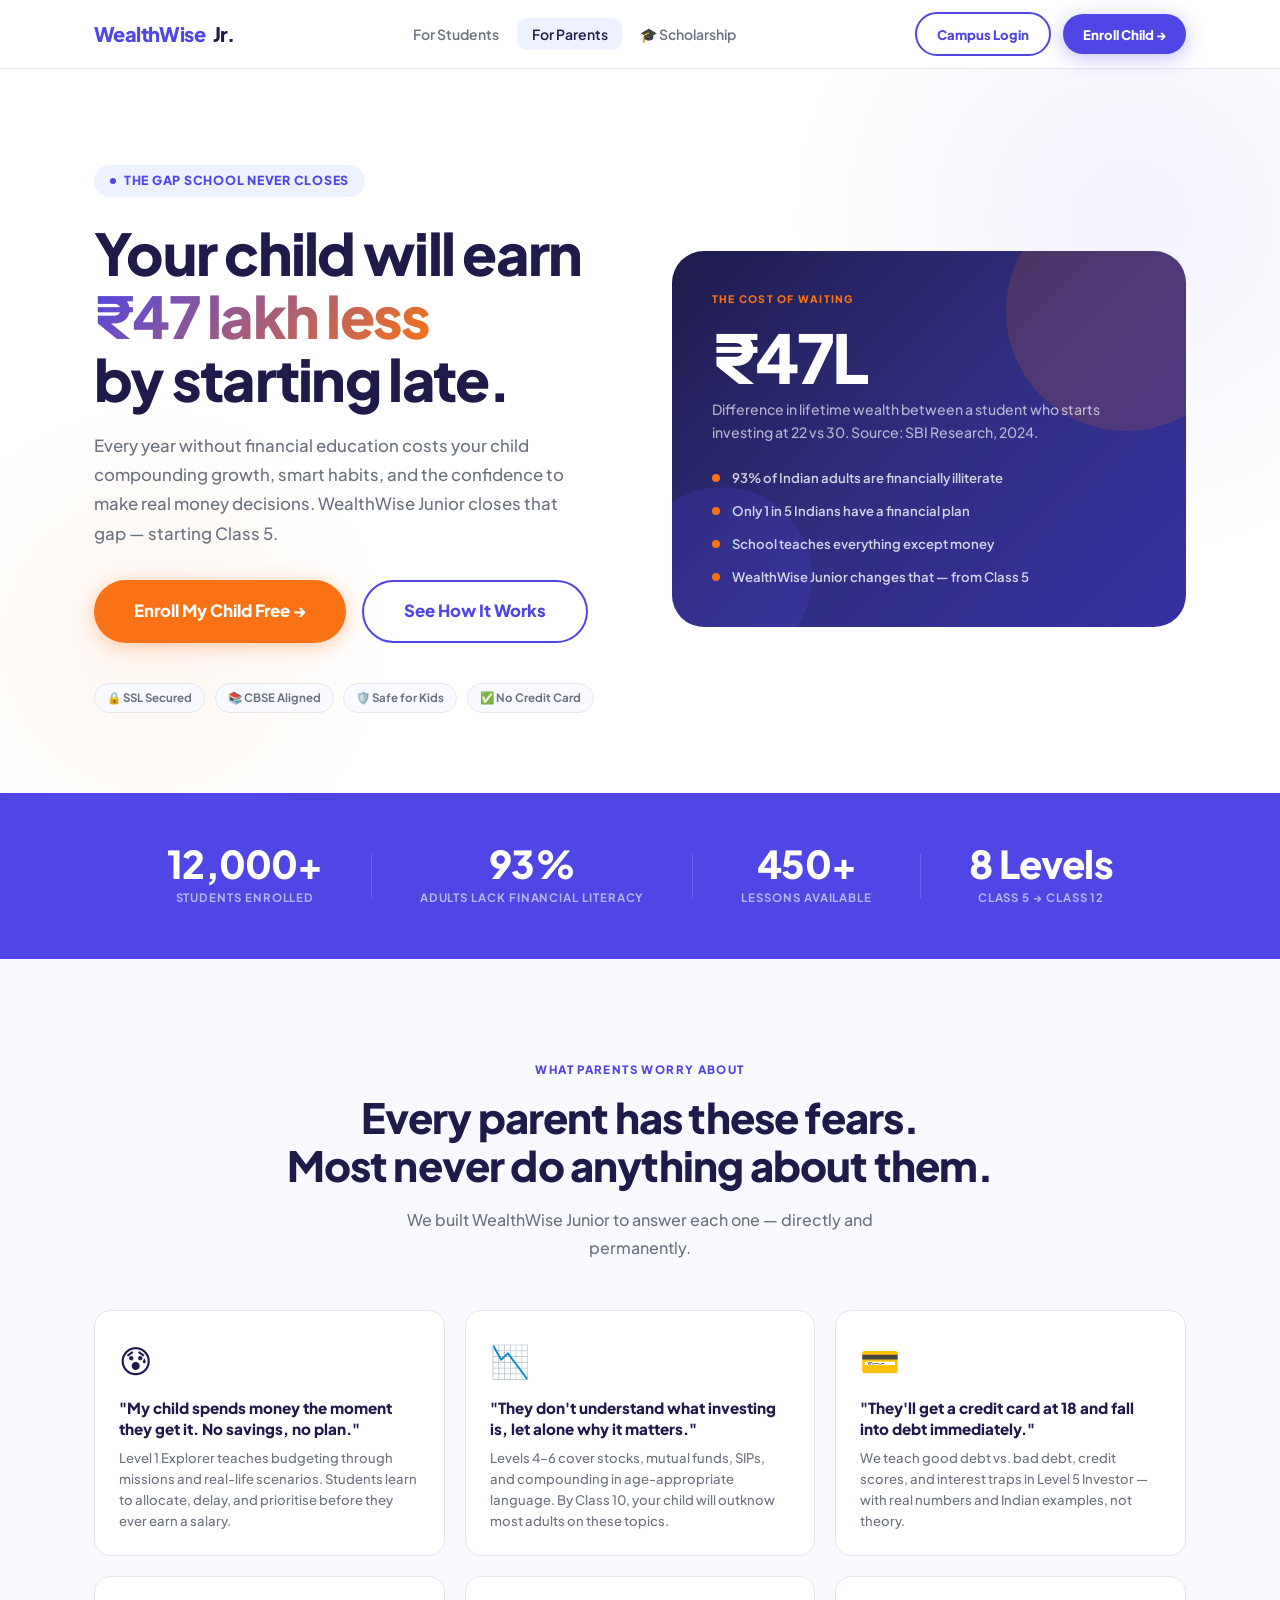
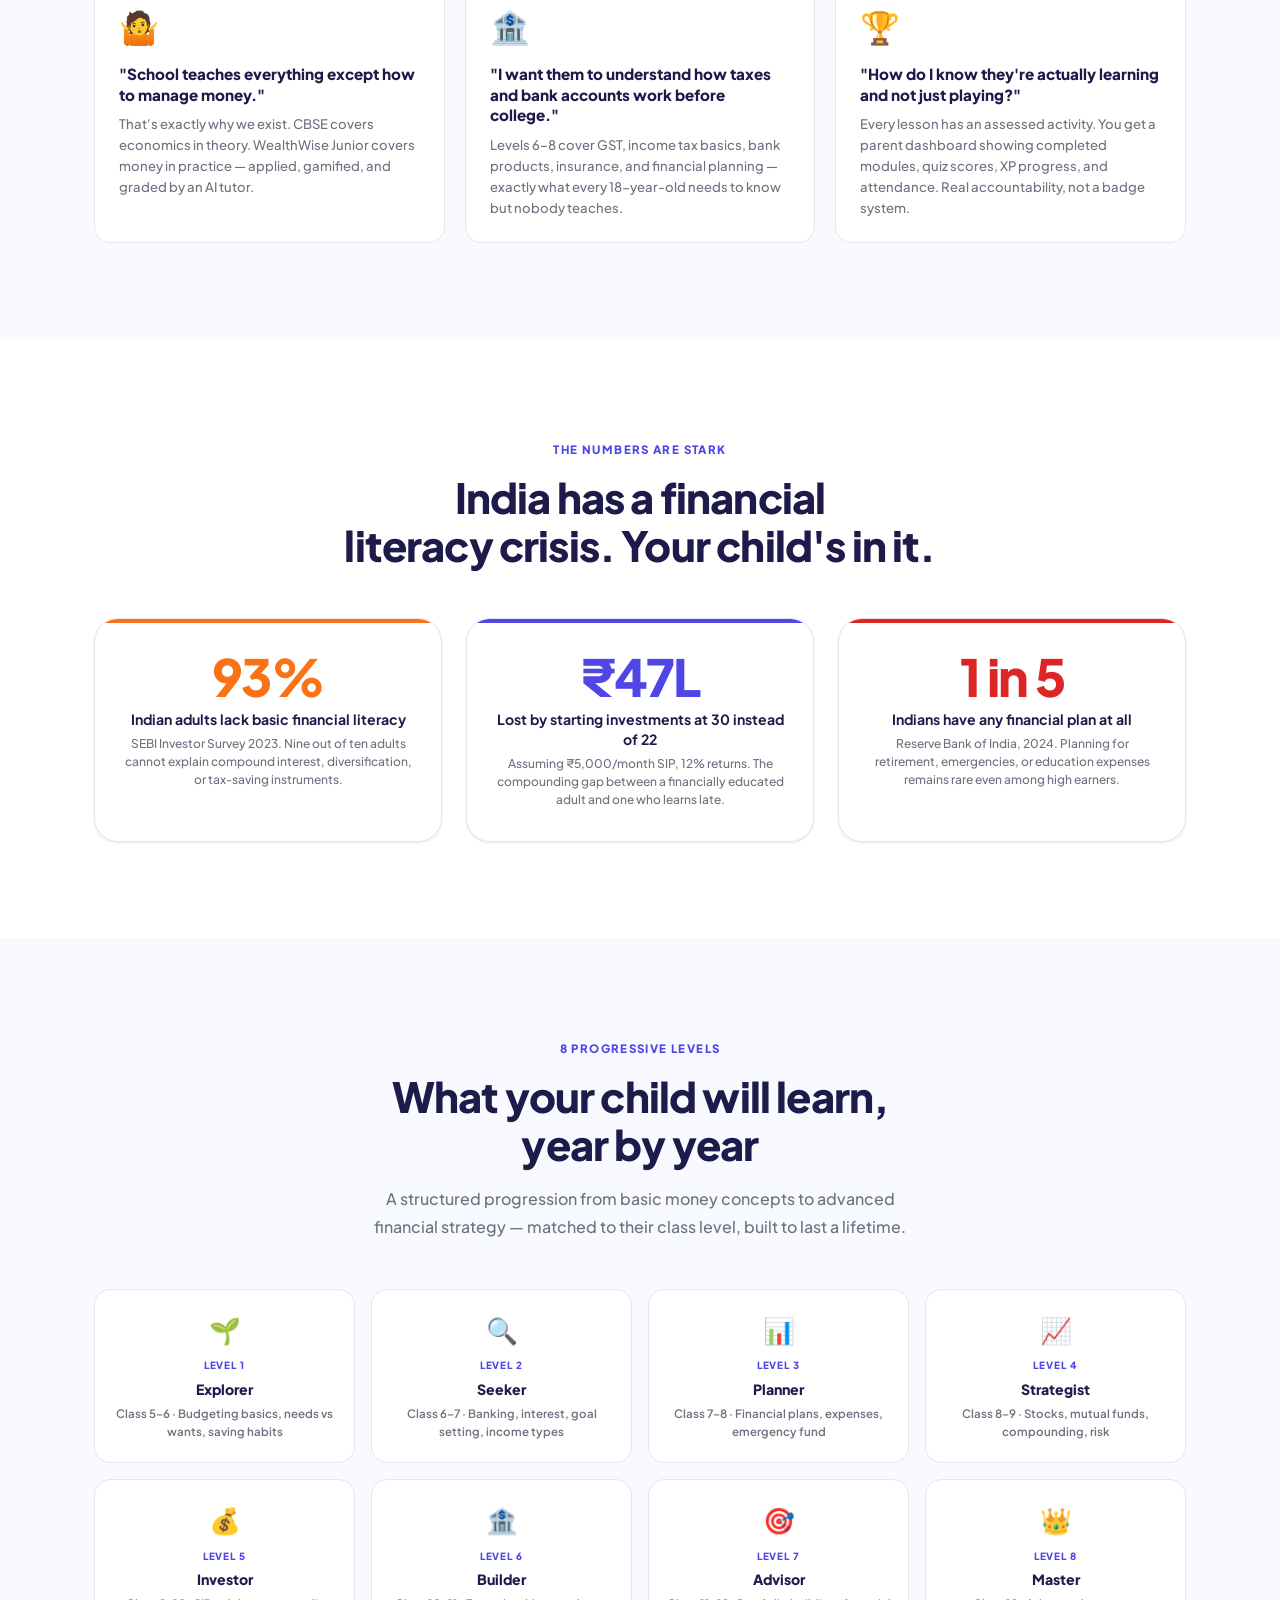
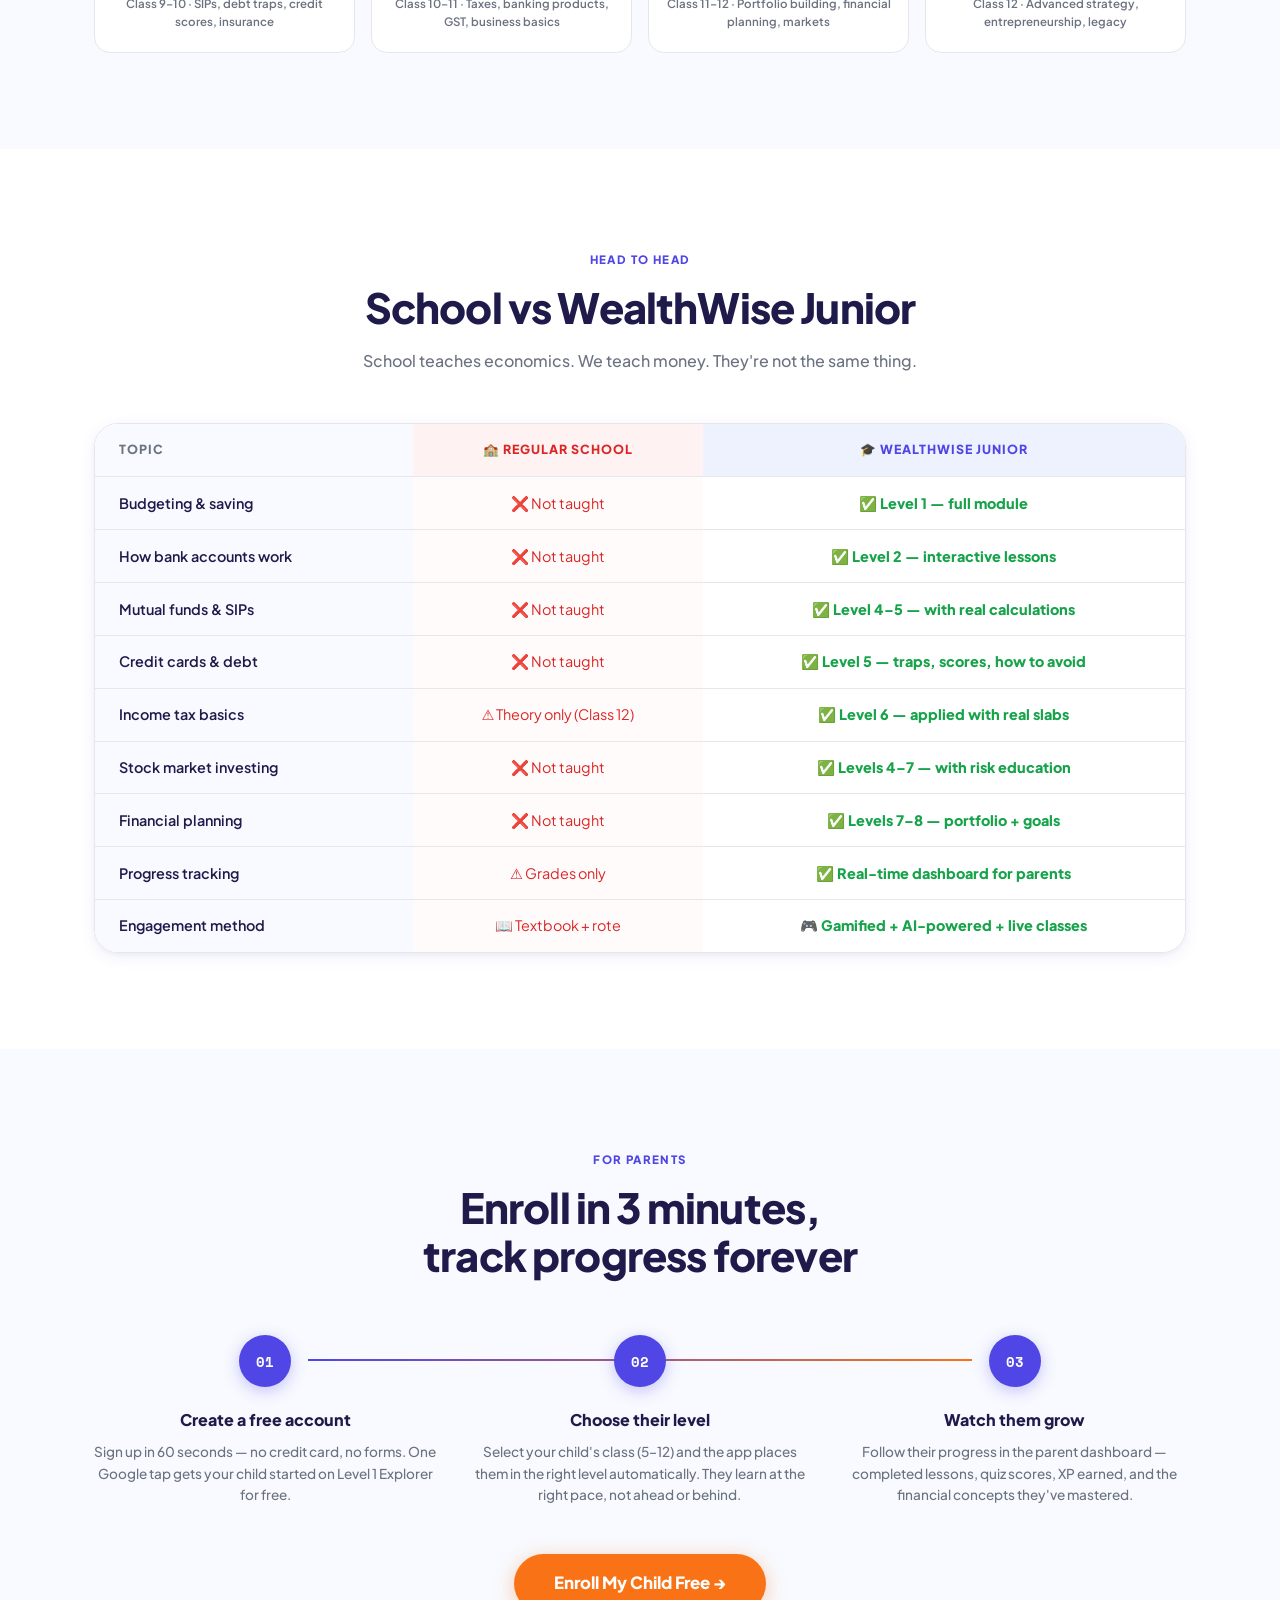
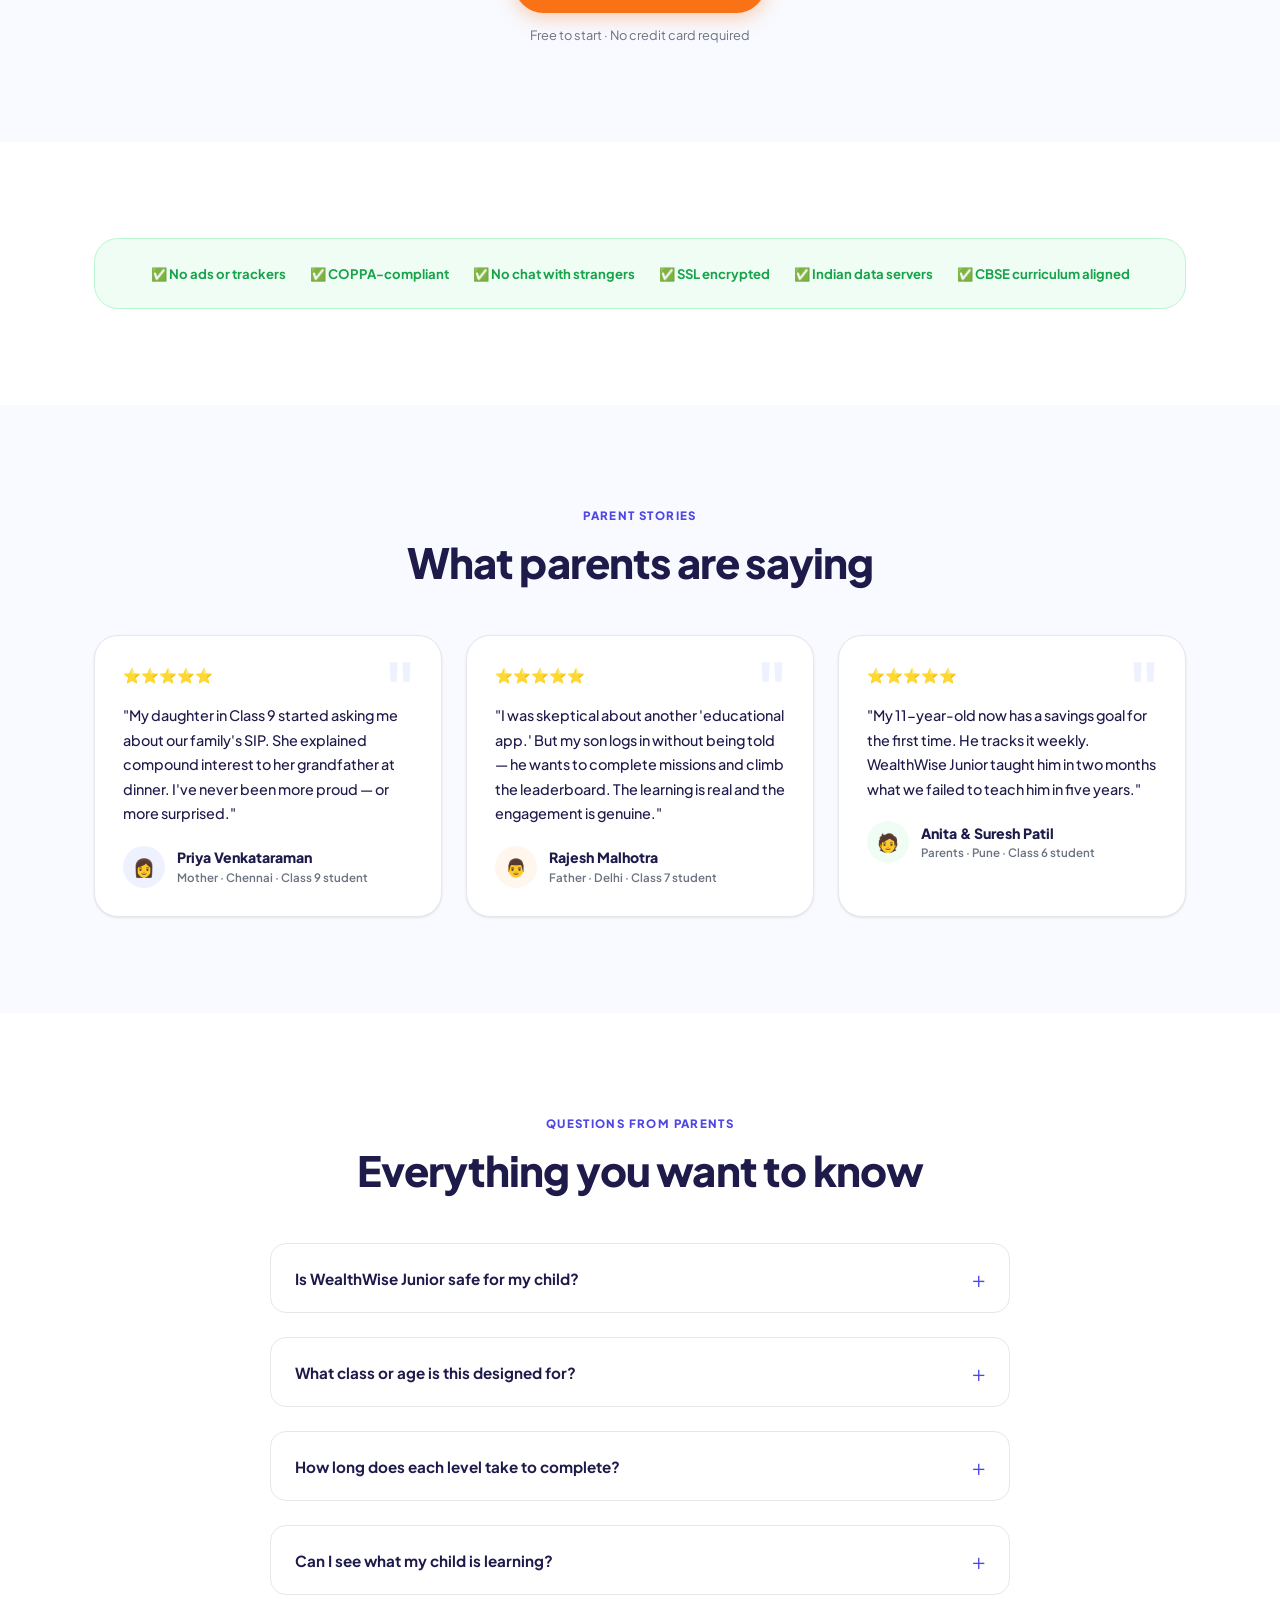
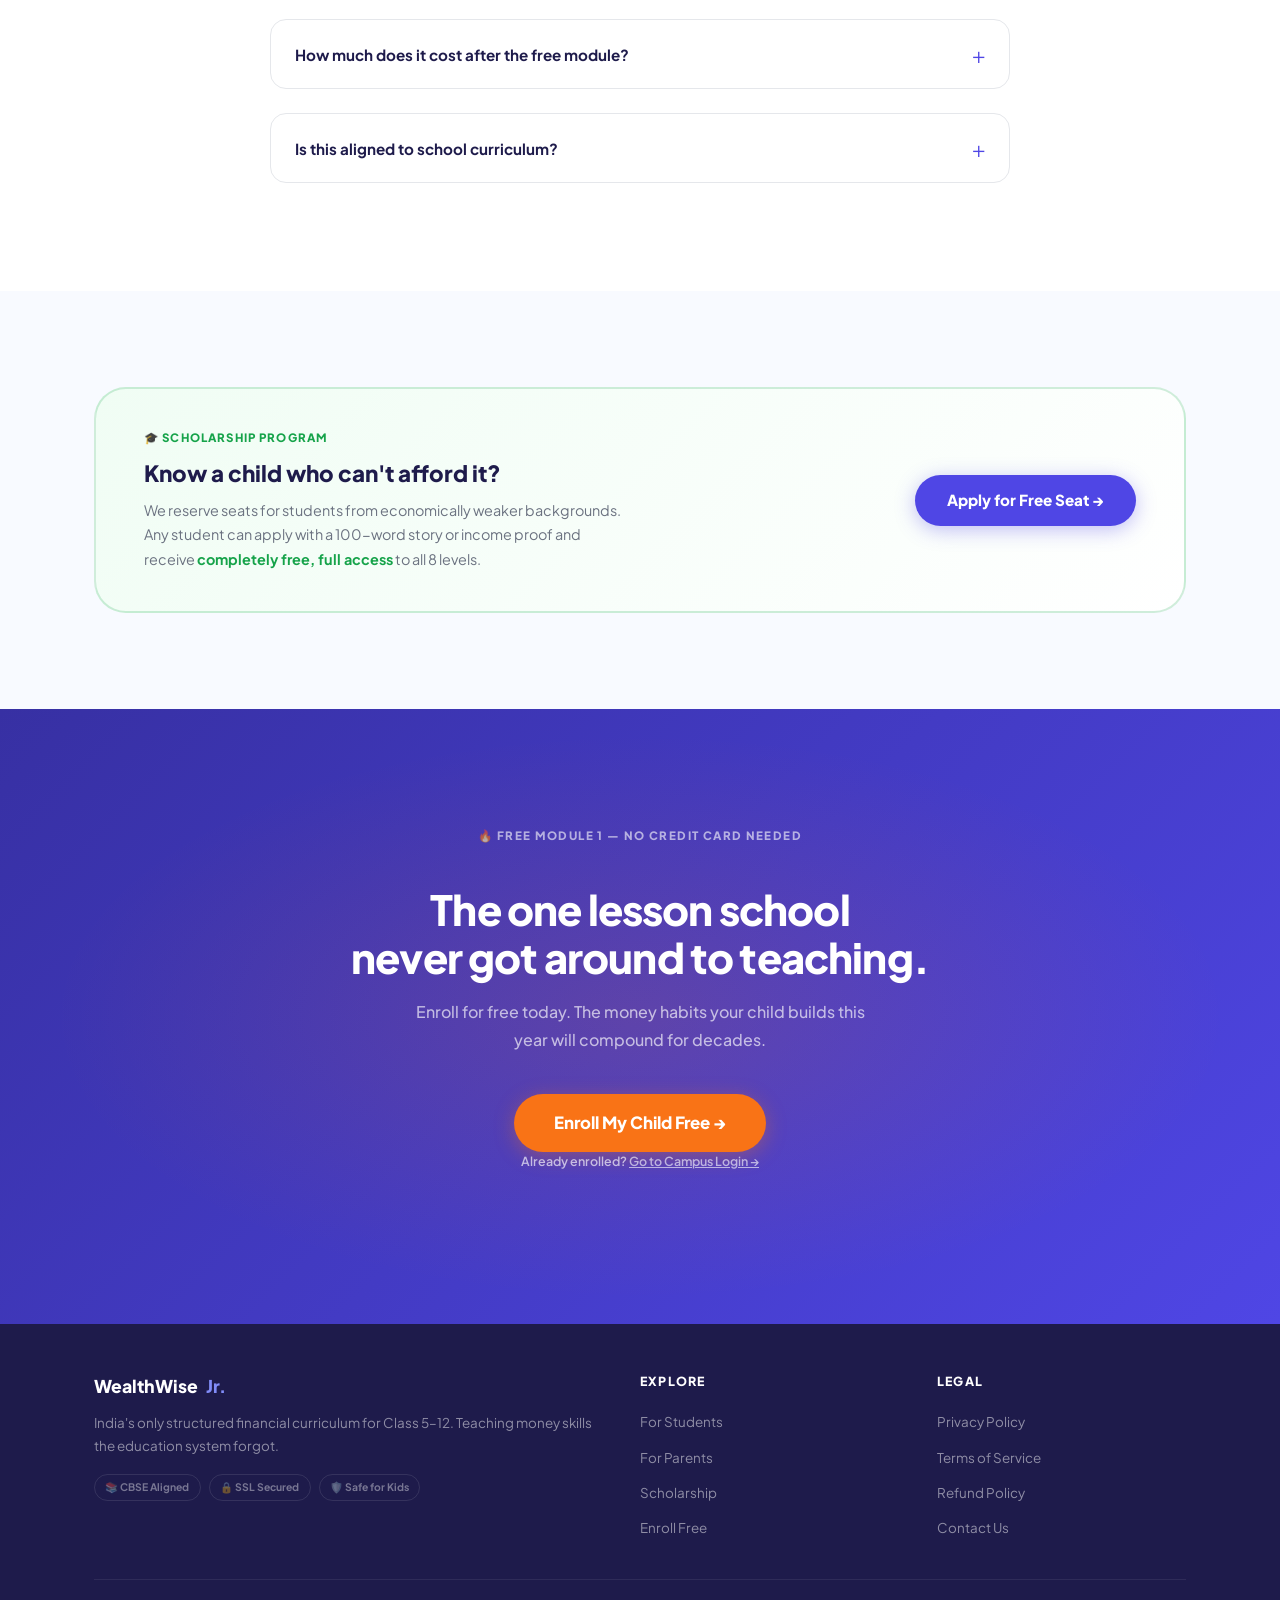
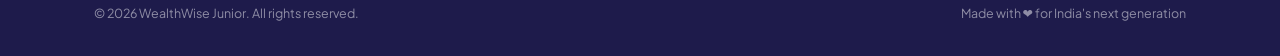
==== parents.html @ cf08bb39 "feat: initial static marketing site — index, students, parents pages Three-page GitHub Pages site: g" ====
<!DOCTYPE html>
<html lang="en">
<head>
  <meta charset="UTF-8" />
  <meta name="viewport" content="width=device-width, initial-scale=1.0" />
  <title>For Parents — WealthWise Junior | Secure Your Child's Financial Future</title>
  <meta name="description" content="93% of Indian adults lack basic financial literacy. Give your child the advantage they won't get in school — structured financial education from Class 5 to Class 12." />
  <link rel="stylesheet" href="style.css" />
  <style>
    .nav-links.nav-open {
      display: flex; flex-direction: column;
      position: fixed; top: 68px; left: 0; right: 0;
      background: #fff; padding: 1.5rem;
      border-bottom: 1px solid #E5E7EB;
      box-shadow: 0 8px 24px rgba(0,0,0,.08);
      z-index: 99;
    }
    .nav-links.nav-open a { padding: .75rem 1rem; border-radius: .6rem; }

    /* ── FEAR CARDS ── */
    .fears-grid {
      display: grid;
      grid-template-columns: repeat(3, 1fr);
      gap: 1.25rem;
    }
    .fear-card {
      background: var(--bg);
      border: 1.5px solid var(--border);
      border-radius: var(--radius);
      padding: 1.5rem;
      transition: border-color .2s, box-shadow .2s;
    }
    .fear-card:hover { border-color: var(--orange); box-shadow: var(--shadow); }
    .fear-icon { font-size: 2rem; margin-bottom: .75rem; }
    .fear-q { font-size: .95rem; font-weight: 800; color: var(--text); margin-bottom: .5rem; line-height: 1.35; }
    .fear-a { font-size: .82rem; color: var(--muted); font-weight: 500; line-height: 1.6; }

    /* ── SHOCK STATS ── */
    .shock-grid {
      display: grid;
      grid-template-columns: repeat(3, 1fr);
      gap: 1.5rem;
    }
    .shock-card {
      text-align: center;
      padding: 2rem 1.5rem;
      border-radius: var(--radius-lg);
      background: var(--bg);
      border: 1.5px solid var(--border);
      box-shadow: var(--shadow-sm);
      position: relative;
      overflow: hidden;
    }
    .shock-card::before {
      content: '';
      position: absolute;
      top: 0; left: 0; right: 0;
      height: 4px;
    }
    .shock-card.orange::before { background: var(--orange); }
    .shock-card.indigo::before { background: var(--indigo); }
    .shock-card.red::before { background: var(--red); }
    .shock-num {
      font-size: clamp(2.4rem, 5vw, 3.2rem);
      font-weight: 900;
      letter-spacing: -.03em;
      line-height: 1;
      margin-bottom: .5rem;
    }
    .shock-num.orange { color: var(--orange); }
    .shock-num.indigo { color: var(--indigo); }
    .shock-num.red { color: var(--red); }
    .shock-label { font-size: .88rem; font-weight: 700; color: var(--text); margin-bottom: .35rem; }
    .shock-sub { font-size: .75rem; color: var(--muted); font-weight: 500; line-height: 1.5; }

    /* ── COMPARISON TABLE ── */
    .compare-wrap {
      overflow-x: auto;
      border-radius: var(--radius-lg);
      box-shadow: var(--shadow);
      border: 1px solid var(--border);
    }
    .compare-table {
      width: 100%;
      border-collapse: collapse;
      background: var(--bg);
      font-size: .9rem;
    }
    .compare-table th {
      padding: 1rem 1.5rem;
      font-weight: 900;
      font-size: .78rem;
      text-transform: uppercase;
      letter-spacing: .08em;
    }
    .compare-table th:first-child { text-align: left; color: var(--muted); background: var(--bg-soft); }
    .compare-table th.school { background: #FEF2F2; color: var(--red); }
    .compare-table th.wwj { background: var(--indigo-light); color: var(--indigo); }
    .compare-table td {
      padding: .9rem 1.5rem;
      border-top: 1px solid var(--border);
      vertical-align: middle;
    }
    .compare-table td:first-child { font-weight: 600; color: var(--text); background: var(--bg-soft); }
    .compare-table td.school { text-align: center; color: var(--red); background: #FFFBFB; }
    .compare-table td.wwj { text-align: center; color: var(--green); font-weight: 800; }
    .compare-table tr:hover td { filter: brightness(.98); }

    /* ── CURRICULUM PEEK ── */
    .curriculum-levels {
      display: grid;
      grid-template-columns: repeat(4, 1fr);
      gap: 1rem;
    }
    .cl-card {
      border: 1.5px solid var(--border);
      border-radius: var(--radius);
      padding: 1.25rem 1rem;
      text-align: center;
      background: var(--bg);
      transition: all .2s;
    }
    .cl-card:hover { border-color: var(--indigo); box-shadow: var(--shadow); transform: translateY(-3px); }
    .cl-emoji { font-size: 1.6rem; margin-bottom: .5rem; }
    .cl-level { font-size: .62rem; font-weight: 900; text-transform: uppercase; letter-spacing: .1em; color: var(--indigo); margin-bottom: .2rem; }
    .cl-name { font-size: .88rem; font-weight: 800; color: var(--text); margin-bottom: .3rem; }
    .cl-class { font-size: .72rem; color: var(--muted); font-weight: 600; }

    /* ── PARENT TESTIMONIALS ── */
    .testimonial-grid {
      display: grid;
      grid-template-columns: repeat(3, 1fr);
      gap: 1.5rem;
    }
    .tcard {
      background: var(--bg);
      border: 1px solid var(--border);
      border-radius: var(--radius-lg);
      padding: 1.75rem;
      box-shadow: var(--shadow-sm);
      position: relative;
    }
    .tcard::before {
      content: '"';
      position: absolute; top: 1rem; right: 1.5rem;
      font-size: 4rem; font-weight: 900;
      color: var(--indigo-light);
      line-height: 1;
    }
    .tcard-stars { font-size: .9rem; margin-bottom: 1rem; }
    .tcard-text { font-size: .9rem; color: var(--text); font-weight: 500; line-height: 1.7; margin-bottom: 1.25rem; }
    .tcard-author { display: flex; align-items: center; gap: .75rem; }
    .tcard-avatar {
      width: 42px; height: 42px; border-radius: 50%;
      display: flex; align-items: center; justify-content: center;
      font-size: 1.1rem; flex-shrink: 0;
    }
    .tcard-name { font-weight: 800; font-size: .88rem; color: var(--text); }
    .tcard-role { font-size: .72rem; color: var(--muted); font-weight: 600; }

    /* ── FAQ ── */
    .faq-list { max-width: 740px; margin: 0 auto; }
    .faq-item {
      border: 1px solid var(--border);
      border-radius: var(--radius);
      margin-bottom: .75rem;
      overflow: hidden;
      background: var(--bg);
    }
    .faq-q {
      width: 100%;
      text-align: left;
      background: none;
      border: none;
      padding: 1.25rem 1.5rem;
      font-family: inherit;
      font-size: .95rem;
      font-weight: 700;
      color: var(--text);
      cursor: pointer;
      display: flex;
      align-items: center;
      justify-content: space-between;
      gap: 1rem;
    }
    .faq-q::after {
      content: '+';
      font-size: 1.4rem;
      color: var(--indigo);
      font-weight: 300;
      transition: transform .2s;
      flex-shrink: 0;
    }
    .faq-item.open .faq-q::after { transform: rotate(45deg); }
    .faq-a {
      max-height: 0;
      overflow: hidden;
      transition: max-height .3s ease;
      font-size: .88rem;
      color: var(--muted);
      font-weight: 500;
      line-height: 1.75;
    }
    .faq-item.open .faq-a { max-height: 400px; }
    .faq-a-inner { padding: 0 1.5rem 1.25rem; }

    /* ── MONEY VISUAL ── */
    .money-visual {
      background: linear-gradient(135deg, #1E1B4B 0%, #312E81 50%, #3730A3 100%);
      border-radius: var(--radius-xl);
      padding: 2.5rem;
      color: #fff;
      position: relative;
      overflow: hidden;
    }
    .money-visual::before {
      content: '';
      position: absolute;
      top: -60px; right: -60px;
      width: 240px; height: 240px;
      background: rgba(249,115,22,.15);
      border-radius: 50%;
    }
    .money-visual::after {
      content: '';
      position: absolute;
      bottom: -40px; left: -40px;
      width: 180px; height: 180px;
      background: rgba(79,70,229,.2);
      border-radius: 50%;
    }
    .mv-tag { font-size: .65rem; font-weight: 900; letter-spacing: .12em; text-transform: uppercase; color: var(--orange); margin-bottom: 1rem; }
    .mv-num {
      font-size: clamp(2.8rem, 6vw, 4.2rem);
      font-weight: 900;
      letter-spacing: -.04em;
      line-height: 1;
      margin-bottom: .5rem;
      position: relative; z-index: 1;
    }
    .mv-desc { font-size: .88rem; color: rgba(255,255,255,.65); font-weight: 500; line-height: 1.6; position: relative; z-index: 1; }
    .mv-items { margin-top: 1.5rem; display: flex; flex-direction: column; gap: .75rem; position: relative; z-index: 1; }
    .mv-item { display: flex; align-items: center; gap: .75rem; font-size: .82rem; font-weight: 600; color: rgba(255,255,255,.8); }
    .mv-dot { width: 8px; height: 8px; border-radius: 50%; background: var(--orange); flex-shrink: 0; }

    /* ── STEPS (parent version) ── */
    .steps { display: grid; grid-template-columns: repeat(3, 1fr); gap: 2rem; position: relative; }
    .steps::before {
      content: '';
      position: absolute;
      top: 2rem; left: calc(16.67% + 2rem); right: calc(16.67% + 2rem);
      height: 2px;
      background: linear-gradient(90deg, var(--indigo), var(--orange));
    }
    .step { text-align: center; padding-top: .5rem; }
    .step-num {
      width: 52px; height: 52px;
      margin: 0 auto 1.25rem;
      background: var(--indigo);
      color: #fff;
      border-radius: 50%;
      display: flex; align-items: center; justify-content: center;
      font-weight: 900; font-size: .9rem;
      font-family: 'Space Mono', monospace;
      position: relative; z-index: 1;
    }
    .step-title { font-size: 1rem; font-weight: 800; color: var(--text); margin-bottom: .5rem; }
    .step-desc { font-size: .85rem; color: var(--muted); font-weight: 500; line-height: 1.6; }

    /* ── SAFETY STRIP ── */
    .safety-strip {
      display: flex;
      align-items: center;
      justify-content: center;
      flex-wrap: wrap;
      gap: 1.5rem;
      padding: 1.5rem 2rem;
      background: var(--green-light);
      border: 1px solid #BBF7D0;
      border-radius: var(--radius-lg);
    }
    .safety-item { display: flex; align-items: center; gap: .5rem; font-size: .82rem; font-weight: 700; color: var(--green); }

    @media (max-width: 768px) {
      .fears-grid { grid-template-columns: 1fr; }
      .shock-grid { grid-template-columns: 1fr; }
      .curriculum-levels { grid-template-columns: repeat(2, 1fr); }
      .testimonial-grid { grid-template-columns: 1fr; }
      .steps { grid-template-columns: 1fr; }
      .steps::before { display: none; }
      .hero-inner { grid-template-columns: 1fr; }
      .money-visual { margin-top: 2rem; }
    }
  </style>
</head>
<body>

<!-- ── NAV ── -->
<nav class="nav">
  <div class="container nav-inner">
    <a href="index.html" class="nav-logo"><span>WealthWise</span> Jr.</a>
    <ul class="nav-links">
      <li><a href="students.html">For Students</a></li>
      <li><a href="parents.html" class="active">For Parents</a></li>
      <li><a href="https://wwjcampus.in.net/apply" target="_blank">🎓 Scholarship</a></li>
    </ul>
    <div class="nav-actions">
      <a href="https://wwjcampus.in.net" target="_blank" class="btn btn-outline btn-sm">Campus Login</a>
      <a href="https://wwjcampus.in.net/onboarding" target="_blank" class="btn btn-primary btn-sm">Enroll Child →</a>
    </div>
    <button class="hamburger" aria-label="Menu" aria-expanded="false">
      <span></span><span></span><span></span>
    </button>
  </div>
</nav>

<!-- ── HERO ── -->
<section class="hero">
  <div class="container">
    <div class="hero-inner">
      <div>
        <div class="hero-eyebrow fade-up">
          <span class="dot"></span>
          The gap school never closes
        </div>
        <h1 class="fade-up delay-1">
          Your child will earn<br>
          <em>₹47 lakh less</em><br>
          by starting late.
        </h1>
        <p class="hero-sub fade-up delay-2">
          Every year without financial education costs your child compounding growth, smart habits, and the confidence to make real money decisions. WealthWise Junior closes that gap — starting Class 5.
        </p>
        <div class="hero-actions fade-up delay-3">
          <a href="https://wwjcampus.in.net/onboarding" target="_blank" class="btn btn-orange btn-lg">Enroll My Child Free →</a>
          <a href="#how-it-works" class="btn btn-outline btn-lg">See How It Works</a>
        </div>
        <div class="hero-trust fade-up delay-3" style="margin-top:1.5rem;">
          <span class="trust-badge">🔒 SSL Secured</span>
          <span class="trust-badge">📚 CBSE Aligned</span>
          <span class="trust-badge">🛡️ Safe for Kids</span>
          <span class="trust-badge">✅ No Credit Card</span>
        </div>
      </div>
      <div class="money-visual fade-up delay-2">
        <div class="mv-tag">The cost of waiting</div>
        <div class="mv-num">₹47L</div>
        <div class="mv-desc">Difference in lifetime wealth between a student who starts investing at 22 vs 30. Source: SBI Research, 2024.</div>
        <div class="mv-items">
          <div class="mv-item"><span class="mv-dot"></span>93% of Indian adults are financially illiterate</div>
          <div class="mv-item"><span class="mv-dot"></span>Only 1 in 5 Indians have a financial plan</div>
          <div class="mv-item"><span class="mv-dot"></span>School teaches everything except money</div>
          <div class="mv-item"><span class="mv-dot"></span>WealthWise Junior changes that — from Class 5</div>
        </div>
      </div>
    </div>
  </div>
</section>

<!-- ── STATS BAR ── -->
<div class="stats-bar">
  <div class="container">
    <div class="stats-inner">
      <div class="stat-item">
        <span class="stat-val" data-target="12000" data-prefix="" data-suffix="+">0+</span>
        <span class="stat-lbl">Students Enrolled</span>
      </div>
      <div class="stat-div"></div>
      <div class="stat-item">
        <span class="stat-val" data-target="93" data-prefix="" data-suffix="%">0%</span>
        <span class="stat-lbl">Adults Lack Financial Literacy</span>
      </div>
      <div class="stat-div"></div>
      <div class="stat-item">
        <span class="stat-val" data-target="450" data-prefix="" data-suffix="+">0+</span>
        <span class="stat-lbl">Lessons Available</span>
      </div>
      <div class="stat-div"></div>
      <div class="stat-item">
        <span class="stat-val">8 Levels</span>
        <span class="stat-lbl">Class 5 → Class 12</span>
      </div>
    </div>
  </div>
</div>

<!-- ── 6 FEARS ── -->
<section class="section section-soft">
  <div class="container">
    <div class="text-center mb-4 observe">
      <p class="section-tag">What parents worry about</p>
      <h2 class="section-h2">Every parent has these fears.<br>Most never do anything about them.</h2>
      <p class="section-sub mx-auto" style="text-align:center;">
        We built WealthWise Junior to answer each one — directly and permanently.
      </p>
    </div>
    <div class="fears-grid">

      <div class="fear-card observe">
        <div class="fear-icon">😰</div>
        <p class="fear-q">"My child spends money the moment they get it. No savings, no plan."</p>
        <p class="fear-a">Level 1 Explorer teaches budgeting through missions and real-life scenarios. Students learn to allocate, delay, and prioritise before they ever earn a salary.</p>
      </div>

      <div class="fear-card observe" style="animation-delay:.08s">
        <div class="fear-icon">📉</div>
        <p class="fear-q">"They don't understand what investing is, let alone why it matters."</p>
        <p class="fear-a">Levels 4–6 cover stocks, mutual funds, SIPs, and compounding in age-appropriate language. By Class 10, your child will outknow most adults on these topics.</p>
      </div>

      <div class="fear-card observe" style="animation-delay:.16s">
        <div class="fear-icon">💳</div>
        <p class="fear-q">"They'll get a credit card at 18 and fall into debt immediately."</p>
        <p class="fear-a">We teach good debt vs. bad debt, credit scores, and interest traps in Level 5 Investor — with real numbers and Indian examples, not theory.</p>
      </div>

      <div class="fear-card observe" style="animation-delay:.04s">
        <div class="fear-icon">🤷</div>
        <p class="fear-q">"School teaches everything except how to manage money."</p>
        <p class="fear-a">That's exactly why we exist. CBSE covers economics in theory. WealthWise Junior covers money in practice — applied, gamified, and graded by an AI tutor.</p>
      </div>

      <div class="fear-card observe" style="animation-delay:.12s">
        <div class="fear-icon">🏦</div>
        <p class="fear-q">"I want them to understand how taxes and bank accounts work before college."</p>
        <p class="fear-a">Levels 6–8 cover GST, income tax basics, bank products, insurance, and financial planning — exactly what every 18-year-old needs to know but nobody teaches.</p>
      </div>

      <div class="fear-card observe" style="animation-delay:.20s">
        <div class="fear-icon">🏆</div>
        <p class="fear-q">"How do I know they're actually learning and not just playing?"</p>
        <p class="fear-a">Every lesson has an assessed activity. You get a parent dashboard showing completed modules, quiz scores, XP progress, and attendance. Real accountability, not a badge system.</p>
      </div>

    </div>
  </div>
</section>

<!-- ── SHOCK STATS ── -->
<section class="section">
  <div class="container">
    <div class="text-center mb-4 observe">
      <p class="section-tag">The numbers are stark</p>
      <h2 class="section-h2">India has a financial<br>literacy crisis. Your child's in it.</h2>
    </div>
    <div class="shock-grid">
      <div class="shock-card orange observe">
        <div class="shock-num orange">93%</div>
        <div class="shock-label">Indian adults lack basic financial literacy</div>
        <div class="shock-sub">SEBI Investor Survey 2023. Nine out of ten adults cannot explain compound interest, diversification, or tax-saving instruments.</div>
      </div>
      <div class="shock-card indigo observe" style="animation-delay:.1s">
        <div class="shock-num indigo">₹47L</div>
        <div class="shock-label">Lost by starting investments at 30 instead of 22</div>
        <div class="shock-sub">Assuming ₹5,000/month SIP, 12% returns. The compounding gap between a financially educated adult and one who learns late.</div>
      </div>
      <div class="shock-card red observe" style="animation-delay:.2s">
        <div class="shock-num red">1 in 5</div>
        <div class="shock-label">Indians have any financial plan at all</div>
        <div class="shock-sub">Reserve Bank of India, 2024. Planning for retirement, emergencies, or education expenses remains rare even among high earners.</div>
      </div>
    </div>
  </div>
</section>

<!-- ── CURRICULUM OVERVIEW ── -->
<section class="section section-soft">
  <div class="container">
    <div class="text-center mb-4 observe">
      <p class="section-tag">8 Progressive Levels</p>
      <h2 class="section-h2">What your child will learn,<br>year by year</h2>
      <p class="section-sub mx-auto" style="text-align:center;">
        A structured progression from basic money concepts to advanced financial strategy — matched to their class level, built to last a lifetime.
      </p>
    </div>
    <div class="curriculum-levels">
      <div class="cl-card observe">
        <div class="cl-emoji">🌱</div>
        <div class="cl-level">Level 1</div>
        <div class="cl-name">Explorer</div>
        <div class="cl-class">Class 5–6 · Budgeting basics, needs vs wants, saving habits</div>
      </div>
      <div class="cl-card observe" style="animation-delay:.06s">
        <div class="cl-emoji">🔍</div>
        <div class="cl-level">Level 2</div>
        <div class="cl-name">Seeker</div>
        <div class="cl-class">Class 6–7 · Banking, interest, goal setting, income types</div>
      </div>
      <div class="cl-card observe" style="animation-delay:.12s">
        <div class="cl-emoji">📊</div>
        <div class="cl-level">Level 3</div>
        <div class="cl-name">Planner</div>
        <div class="cl-class">Class 7–8 · Financial plans, expenses, emergency fund</div>
      </div>
      <div class="cl-card observe" style="animation-delay:.18s">
        <div class="cl-emoji">📈</div>
        <div class="cl-level">Level 4</div>
        <div class="cl-name">Strategist</div>
        <div class="cl-class">Class 8–9 · Stocks, mutual funds, compounding, risk</div>
      </div>
      <div class="cl-card observe" style="animation-delay:.06s">
        <div class="cl-emoji">💰</div>
        <div class="cl-level">Level 5</div>
        <div class="cl-name">Investor</div>
        <div class="cl-class">Class 9–10 · SIPs, debt traps, credit scores, insurance</div>
      </div>
      <div class="cl-card observe" style="animation-delay:.12s">
        <div class="cl-emoji">🏦</div>
        <div class="cl-level">Level 6</div>
        <div class="cl-name">Builder</div>
        <div class="cl-class">Class 10–11 · Taxes, banking products, GST, business basics</div>
      </div>
      <div class="cl-card observe" style="animation-delay:.18s">
        <div class="cl-emoji">🎯</div>
        <div class="cl-level">Level 7</div>
        <div class="cl-name">Advisor</div>
        <div class="cl-class">Class 11–12 · Portfolio building, financial planning, markets</div>
      </div>
      <div class="cl-card observe" style="animation-delay:.24s">
        <div class="cl-emoji">👑</div>
        <div class="cl-level">Level 8</div>
        <div class="cl-name">Master</div>
        <div class="cl-class">Class 12 · Advanced strategy, entrepreneurship, legacy</div>
      </div>
    </div>
  </div>
</section>

<!-- ── COMPARISON TABLE ── -->
<section class="section">
  <div class="container">
    <div class="text-center mb-4 observe">
      <p class="section-tag">Head to head</p>
      <h2 class="section-h2">School vs WealthWise Junior</h2>
      <p class="section-sub mx-auto" style="text-align:center;">
        School teaches economics. We teach money. They're not the same thing.
      </p>
    </div>
    <div class="compare-wrap observe">
      <table class="compare-table">
        <thead>
          <tr>
            <th>Topic</th>
            <th class="school">🏫 Regular School</th>
            <th class="wwj">🎓 WealthWise Junior</th>
          </tr>
        </thead>
        <tbody>
          <tr>
            <td>Budgeting &amp; saving</td>
            <td class="school">❌ Not taught</td>
            <td class="wwj">✅ Level 1 — full module</td>
          </tr>
          <tr>
            <td>How bank accounts work</td>
            <td class="school">❌ Not taught</td>
            <td class="wwj">✅ Level 2 — interactive lessons</td>
          </tr>
          <tr>
            <td>Mutual funds &amp; SIPs</td>
            <td class="school">❌ Not taught</td>
            <td class="wwj">✅ Level 4–5 — with real calculations</td>
          </tr>
          <tr>
            <td>Credit cards &amp; debt</td>
            <td class="school">❌ Not taught</td>
            <td class="wwj">✅ Level 5 — traps, scores, how to avoid</td>
          </tr>
          <tr>
            <td>Income tax basics</td>
            <td class="school">⚠️ Theory only (Class 12)</td>
            <td class="wwj">✅ Level 6 — applied with real slabs</td>
          </tr>
          <tr>
            <td>Stock market investing</td>
            <td class="school">❌ Not taught</td>
            <td class="wwj">✅ Levels 4–7 — with risk education</td>
          </tr>
          <tr>
            <td>Financial planning</td>
            <td class="school">❌ Not taught</td>
            <td class="wwj">✅ Levels 7–8 — portfolio + goals</td>
          </tr>
          <tr>
            <td>Progress tracking</td>
            <td class="school">⚠️ Grades only</td>
            <td class="wwj">✅ Real-time dashboard for parents</td>
          </tr>
          <tr>
            <td>Engagement method</td>
            <td class="school">📖 Textbook + rote</td>
            <td class="wwj">🎮 Gamified + AI-powered + live classes</td>
          </tr>
        </tbody>
      </table>
    </div>
  </div>
</section>

<!-- ── HOW IT WORKS ── -->
<section class="section section-soft" id="how-it-works">
  <div class="container">
    <div class="text-center mb-4 observe">
      <p class="section-tag">For parents</p>
      <h2 class="section-h2">Enroll in 3 minutes,<br>track progress forever</h2>
    </div>
    <div class="steps observe">
      <div class="step">
        <div class="step-num">01</div>
        <h3 class="step-title">Create a free account</h3>
        <p class="step-desc">Sign up in 60 seconds — no credit card, no forms. One Google tap gets your child started on Level 1 Explorer for free.</p>
      </div>
      <div class="step">
        <div class="step-num">02</div>
        <h3 class="step-title">Choose their level</h3>
        <p class="step-desc">Select your child's class (5–12) and the app places them in the right level automatically. They learn at the right pace, not ahead or behind.</p>
      </div>
      <div class="step">
        <div class="step-num">03</div>
        <h3 class="step-title">Watch them grow</h3>
        <p class="step-desc">Follow their progress in the parent dashboard — completed lessons, quiz scores, XP earned, and the financial concepts they've mastered.</p>
      </div>
    </div>
    <div class="text-center" style="margin-top:3rem;">
      <a href="https://wwjcampus.in.net/onboarding" target="_blank" class="btn btn-orange btn-lg observe">Enroll My Child Free →</a>
      <p style="margin-top:.75rem; font-size:.8rem; color:var(--muted);">Free to start · No credit card required</p>
    </div>
  </div>
</section>

<!-- ── SAFETY ── -->
<section class="section">
  <div class="container">
    <div class="safety-strip observe">
      <div class="safety-item">✅ No ads or trackers</div>
      <div class="safety-item">✅ COPPA-compliant</div>
      <div class="safety-item">✅ No chat with strangers</div>
      <div class="safety-item">✅ SSL encrypted</div>
      <div class="safety-item">✅ Indian data servers</div>
      <div class="safety-item">✅ CBSE curriculum aligned</div>
    </div>
  </div>
</section>

<!-- ── TESTIMONIALS ── -->
<section class="section section-soft">
  <div class="container">
    <div class="text-center mb-4 observe">
      <p class="section-tag">Parent stories</p>
      <h2 class="section-h2">What parents are saying</h2>
    </div>
    <div class="testimonial-grid">

      <div class="tcard observe">
        <div class="tcard-stars">⭐⭐⭐⭐⭐</div>
        <p class="tcard-text">"My daughter in Class 9 started asking me about our family's SIP. She explained compound interest to her grandfather at dinner. I've never been more proud — or more surprised."</p>
        <div class="tcard-author">
          <div class="tcard-avatar" style="background:#EEF2FF;">👩</div>
          <div>
            <div class="tcard-name">Priya Venkataraman</div>
            <div class="tcard-role">Mother · Chennai · Class 9 student</div>
          </div>
        </div>
      </div>

      <div class="tcard observe" style="animation-delay:.1s">
        <div class="tcard-stars">⭐⭐⭐⭐⭐</div>
        <p class="tcard-text">"I was skeptical about another 'educational app.' But my son logs in without being told — he wants to complete missions and climb the leaderboard. The learning is real and the engagement is genuine."</p>
        <div class="tcard-author">
          <div class="tcard-avatar" style="background:#FFF7ED;">👨</div>
          <div>
            <div class="tcard-name">Rajesh Malhotra</div>
            <div class="tcard-role">Father · Delhi · Class 7 student</div>
          </div>
        </div>
      </div>

      <div class="tcard observe" style="animation-delay:.2s">
        <div class="tcard-stars">⭐⭐⭐⭐⭐</div>
        <p class="tcard-text">"My 11-year-old now has a savings goal for the first time. He tracks it weekly. WealthWise Junior taught him in two months what we failed to teach him in five years."</p>
        <div class="tcard-author">
          <div class="tcard-avatar" style="background:#F0FDF4;">🧑</div>
          <div>
            <div class="tcard-name">Anita &amp; Suresh Patil</div>
            <div class="tcard-role">Parents · Pune · Class 6 student</div>
          </div>
        </div>
      </div>

    </div>
  </div>
</section>

<!-- ── FAQ ── -->
<section class="section">
  <div class="container">
    <div class="text-center mb-4 observe">
      <p class="section-tag">Questions from parents</p>
      <h2 class="section-h2">Everything you want to know</h2>
    </div>
    <div class="faq-list">

      <div class="faq-item observe">
        <button class="faq-q">Is WealthWise Junior safe for my child?</button>
        <div class="faq-a"><div class="faq-a-inner">Completely. There are no ads, no third-party trackers, and no social features that let strangers contact your child. The platform is COPPA-compliant, SSL-encrypted, and hosted on Indian servers. Your child's data is never sold or shared.</div></div>
      </div>

      <div class="faq-item observe">
        <button class="faq-q">What class or age is this designed for?</button>
        <div class="faq-a"><div class="faq-a-inner">WealthWise Junior is built for students from Class 5 to Class 12 (ages 10–18). Each of the 8 levels is calibrated to the vocabulary, math ability, and attention span of the appropriate class. Students are placed automatically based on their grade.</div></div>
      </div>

      <div class="faq-item observe">
        <button class="faq-q">How long does each level take to complete?</button>
        <div class="faq-a"><div class="faq-a-inner">Each level takes approximately 6–8 weeks with regular attendance (2–3 sessions per week). Students who attend live classes and complete their activities progress faster. The curriculum is self-paced — there's no penalty for going slower or faster.</div></div>
      </div>

      <div class="faq-item observe">
        <button class="faq-q">Can I see what my child is learning?</button>
        <div class="faq-a"><div class="faq-a-inner">Yes. The parent dashboard shows completed modules, quiz scores, attendance, XP earned, and the specific concepts your child has covered. You'll always know exactly where they stand and what they've learned that week.</div></div>
      </div>

      <div class="faq-item observe">
        <button class="faq-q">How much does it cost after the free module?</button>
        <div class="faq-a"><div class="faq-a-inner">Level 1 Explorer is completely free — no credit card required. From Level 2 onwards, there is an affordable monthly subscription. We also offer scholarship seats for students from economically weaker backgrounds — any student can apply with a short story or income proof for fully free access to all 8 levels.</div></div>
      </div>

      <div class="faq-item observe">
        <button class="faq-q">Is this aligned to school curriculum?</button>
        <div class="faq-a"><div class="faq-a-inner">Yes. The curriculum is CBSE-aligned and complements what students learn in Social Science, Commerce, and Economics. It goes deeper on practical application — the goal isn't to replace school but to fill the massive gap that school leaves around real money skills.</div></div>
      </div>

    </div>
  </div>
</section>

<!-- ── SCHOLARSHIP ── -->
<section class="section section-soft">
  <div class="container">
    <div class="scholar-banner observe">
      <div class="scholar-left">
        <p class="scholar-tag">🎓 Scholarship Program</p>
        <h3 class="scholar-h">Know a child who can't afford it?</h3>
        <p class="scholar-p">
          We reserve seats for students from economically weaker backgrounds.
          Any student can apply with a 100-word story or income proof and receive
          <strong>completely free, full access</strong> to all 8 levels.
        </p>
      </div>
      <a href="https://wwjcampus.in.net/apply" target="_blank" class="btn btn-primary">Apply for Free Seat →</a>
    </div>
  </div>
</section>

<!-- ── FINAL CTA ── -->
<section class="cta-section">
  <div class="container">
    <p class="section-tag">🔥 Free Module 1 — No Credit Card Needed</p>
    <h2 class="section-h2" style="color:#fff; margin-bottom:1rem;">
      The one lesson school<br>never got around to teaching.
    </h2>
    <p class="section-sub mx-auto" style="color:rgba(255,255,255,.65); text-align:center;">
      Enroll for free today. The money habits your child builds this year will compound for decades.
    </p>
    <a href="https://wwjcampus.in.net/onboarding" target="_blank" class="btn btn-orange btn-lg">
      Enroll My Child Free →
    </a>
    <p class="cta-note">Already enrolled? <a href="https://wwjcampus.in.net" target="_blank" style="color:rgba(255,255,255,.6); text-decoration:underline;">Go to Campus Login →</a></p>
  </div>
</section>

<!-- ── FOOTER ── -->
<footer class="footer">
  <div class="container">
    <div class="footer-inner">
      <div class="footer-brand">
        <div class="footer-logo">WealthWise <span>Jr.</span></div>
        <p class="footer-tagline">India's only structured financial curriculum for Class 5–12. Teaching money skills the education system forgot.</p>
        <div class="footer-trust">
          <span class="footer-trust-badge">📚 CBSE Aligned</span>
          <span class="footer-trust-badge">🔒 SSL Secured</span>
          <span class="footer-trust-badge">🛡️ Safe for Kids</span>
        </div>
      </div>
      <div class="footer-col">
        <h4>Explore</h4>
        <ul>
          <li><a href="students.html">For Students</a></li>
          <li><a href="parents.html">For Parents</a></li>
          <li><a href="https://wwjcampus.in.net/apply" target="_blank">Scholarship</a></li>
          <li><a href="https://wwjcampus.in.net/onboarding" target="_blank">Enroll Free</a></li>
        </ul>
      </div>
      <div class="footer-col">
        <h4>Legal</h4>
        <ul>
          <li><a href="https://wwjcampus.in.net/privacy" target="_blank">Privacy Policy</a></li>
          <li><a href="https://wwjcampus.in.net/terms" target="_blank">Terms of Service</a></li>
          <li><a href="https://wwjcampus.in.net/refund" target="_blank">Refund Policy</a></li>
          <li><a href="https://wwjcampus.in.net/contact" target="_blank">Contact Us</a></li>
        </ul>
      </div>
    </div>
    <div class="footer-bottom">
      <span>© 2026 WealthWise Junior. All rights reserved.</span>
      <span>Made with ❤️ for India's next generation</span>
    </div>
  </div>
</footer>

<script src="script.js"></script>
</body>
</html>
---- style.css ----
/* ─────────────────────────────────────────────
   WealthWise Junior — Marketing Site
   Design: Light, warm, energetic
───────────────────────────────────────────── */

@import url('https://fonts.googleapis.com/css2?family=Plus+Jakarta+Sans:wght@400;500;600;700;800;900&family=Space+Mono:wght@400;700&display=swap');

:root {
  --indigo:       #4F46E5;
  --indigo-dark:  #3730A3;
  --indigo-light: #EEF2FF;
  --orange:       #F97316;
  --orange-light: #FFF7ED;
  --green:        #16A34A;
  --green-light:  #F0FDF4;
  --red:          #DC2626;
  --gold:         #D97706;
  --gold-light:   #FFFBEB;
  --bg:           #FFFFFF;
  --bg-soft:      #F8FAFF;
  --bg-warm:      #FFFAF5;
  --text:         #1E1B4B;
  --muted:        #6B7280;
  --border:       #E5E7EB;
  --shadow-sm:    0 1px 3px rgba(0,0,0,.06), 0 1px 2px rgba(0,0,0,.04);
  --shadow:       0 4px 16px rgba(79,70,229,.08), 0 2px 4px rgba(0,0,0,.04);
  --shadow-lg:    0 20px 60px rgba(79,70,229,.12), 0 8px 24px rgba(0,0,0,.06);
  --radius:       1rem;
  --radius-lg:    1.5rem;
  --radius-xl:    2rem;
  --campus:       https://wwjcampus.in.net;
}

*, *::before, *::after { box-sizing: border-box; margin: 0; padding: 0; }
html { scroll-behavior: smooth; }

body {
  font-family: 'Plus Jakarta Sans', system-ui, sans-serif;
  color: var(--text);
  background: var(--bg);
  line-height: 1.6;
  -webkit-font-smoothing: antialiased;
}

img { max-width: 100%; display: block; }
a { color: inherit; text-decoration: none; }

/* ── UTILITIES ── */
.container { max-width: 1140px; margin: 0 auto; padding: 0 1.5rem; }
.text-center { text-align: center; }
.text-indigo { color: var(--indigo); }
.text-orange { color: var(--orange); }
.text-green { color: var(--green); }
.text-muted { color: var(--muted); }

/* ── BUTTONS ── */
.btn {
  display: inline-flex;
  align-items: center;
  gap: .5rem;
  font-family: inherit;
  font-weight: 800;
  font-size: .95rem;
  padding: .85rem 2rem;
  border-radius: 3rem;
  border: none;
  cursor: pointer;
  transition: all .22s cubic-bezier(.34,1.56,.64,1);
  white-space: nowrap;
  text-decoration: none;
}
.btn-primary {
  background: var(--indigo);
  color: #fff;
  box-shadow: 0 4px 20px rgba(79,70,229,.35);
}
.btn-primary:hover { background: var(--indigo-dark); transform: translateY(-2px); box-shadow: 0 8px 30px rgba(79,70,229,.45); }

.btn-orange {
  background: var(--orange);
  color: #fff;
  box-shadow: 0 4px 20px rgba(249,115,22,.35);
}
.btn-orange:hover { background: #ea6c0a; transform: translateY(-2px); box-shadow: 0 8px 30px rgba(249,115,22,.45); }

.btn-outline {
  background: transparent;
  color: var(--indigo);
  border: 2px solid var(--indigo);
}
.btn-outline:hover { background: var(--indigo); color: #fff; transform: translateY(-2px); }

.btn-white {
  background: #fff;
  color: var(--indigo);
  box-shadow: 0 4px 20px rgba(0,0,0,.12);
}
.btn-white:hover { transform: translateY(-2px); box-shadow: 0 8px 30px rgba(0,0,0,.18); }

.btn-lg { font-size: 1.05rem; padding: 1rem 2.5rem; }
.btn-sm { font-size: .82rem; padding: .6rem 1.25rem; }

/* ── NAV ── */
.nav {
  position: sticky;
  top: 0;
  z-index: 100;
  background: rgba(255,255,255,.95);
  backdrop-filter: blur(16px);
  -webkit-backdrop-filter: blur(16px);
  border-bottom: 1px solid var(--border);
}
.nav-inner {
  display: flex;
  align-items: center;
  justify-content: space-between;
  height: 68px;
  gap: 1.5rem;
}
.nav-logo {
  display: flex;
  align-items: center;
  gap: .5rem;
  font-weight: 900;
  font-size: 1.25rem;
  letter-spacing: -.03em;
  color: var(--text);
}
.nav-logo span { color: var(--indigo); }
.nav-logo img { height: 36px; width: auto; }

.nav-links {
  display: flex;
  align-items: center;
  gap: .25rem;
  list-style: none;
}
.nav-links a {
  font-size: .875rem;
  font-weight: 600;
  color: var(--muted);
  padding: .45rem .9rem;
  border-radius: .6rem;
  transition: all .18s;
}
.nav-links a:hover, .nav-links a.active { color: var(--text); background: var(--indigo-light); }

.nav-actions { display: flex; align-items: center; gap: .75rem; }

.nav-mobile-btn { display: none; }
.hamburger { display: none; background: none; border: none; cursor: pointer; padding: .5rem; }
.hamburger span { display: block; width: 22px; height: 2px; background: var(--text); border-radius: 2px; transition: all .2s; margin: 5px 0; }

/* ── HERO ── */
.hero {
  padding: 6rem 0 5rem;
  position: relative;
  overflow: hidden;
}
.hero::before {
  content: '';
  position: absolute;
  top: -200px; right: -200px;
  width: 700px; height: 700px;
  background: radial-gradient(circle, rgba(79,70,229,.07), transparent 70%);
  border-radius: 50%;
  pointer-events: none;
}
.hero::after {
  content: '';
  position: absolute;
  bottom: -100px; left: -100px;
  width: 500px; height: 500px;
  background: radial-gradient(circle, rgba(249,115,22,.06), transparent 70%);
  border-radius: 50%;
  pointer-events: none;
}
.hero-inner {
  position: relative;
  z-index: 1;
  display: grid;
  grid-template-columns: 1fr 1fr;
  align-items: center;
  gap: 4rem;
}
.hero-eyebrow {
  display: inline-flex;
  align-items: center;
  gap: .5rem;
  background: var(--indigo-light);
  color: var(--indigo);
  font-size: .78rem;
  font-weight: 800;
  padding: .35rem 1rem;
  border-radius: 2rem;
  margin-bottom: 1.5rem;
  letter-spacing: .06em;
  text-transform: uppercase;
}
.hero-eyebrow .dot {
  width: 6px; height: 6px;
  background: var(--indigo);
  border-radius: 50%;
  animation: pulse 1.6s infinite;
}
@keyframes pulse { 0%,100%{opacity:1}50%{opacity:.3} }

.hero h1 {
  font-size: clamp(2.4rem, 4.5vw, 3.6rem);
  font-weight: 900;
  line-height: 1.1;
  letter-spacing: -.03em;
  margin-bottom: 1.25rem;
}
.hero h1 em {
  font-style: normal;
  background: linear-gradient(135deg, var(--indigo), var(--orange));
  -webkit-background-clip: text;
  -webkit-text-fill-color: transparent;
  background-clip: text;
}
.hero-sub {
  font-size: 1.05rem;
  color: var(--muted);
  font-weight: 500;
  line-height: 1.75;
  margin-bottom: 2rem;
  max-width: 480px;
}
.hero-actions {
  display: flex;
  gap: 1rem;
  flex-wrap: wrap;
  margin-bottom: 2.5rem;
}
.hero-trust {
  display: flex;
  flex-wrap: wrap;
  gap: .6rem;
}
.trust-badge {
  font-size: .72rem;
  font-weight: 700;
  color: var(--muted);
  padding: .3rem .75rem;
  border: 1px solid var(--border);
  border-radius: 2rem;
  background: var(--bg-soft);
}

/* hero card */
.hero-card {
  background: var(--bg);
  border: 1px solid var(--border);
  border-radius: var(--radius-xl);
  padding: 2rem;
  box-shadow: var(--shadow-lg);
  position: relative;
}
.hero-card-badge {
  position: absolute;
  top: -14px;
  left: 50%;
  transform: translateX(-50%);
  background: var(--orange);
  color: #fff;
  font-size: .7rem;
  font-weight: 900;
  padding: .3rem 1rem;
  border-radius: 2rem;
  white-space: nowrap;
  letter-spacing: .06em;
}
.level-grid {
  display: grid;
  grid-template-columns: 1fr 1fr;
  gap: .75rem;
}
.level-chip {
  display: flex;
  align-items: center;
  gap: .6rem;
  background: var(--bg-soft);
  border: 1px solid var(--border);
  border-radius: .85rem;
  padding: .75rem 1rem;
  transition: all .2s;
}
.level-chip:hover { border-color: var(--indigo); background: var(--indigo-light); transform: translateY(-2px); }
.level-chip-emoji { font-size: 1.5rem; line-height: 1; }
.level-chip-info {}
.level-chip-name { font-size: .82rem; font-weight: 800; color: var(--text); }
.level-chip-grade { font-size: .68rem; font-weight: 600; color: var(--muted); }

/* ── STATS BAR ── */
.stats-bar {
  background: var(--indigo);
  padding: 2.5rem 0;
  margin: 0;
}
.stats-inner {
  display: flex;
  justify-content: center;
  align-items: center;
  gap: 0;
  flex-wrap: wrap;
}
.stat-item {
  display: flex;
  flex-direction: column;
  align-items: center;
  padding: .75rem 3rem;
}
.stat-val {
  font-size: clamp(1.8rem, 3vw, 2.4rem);
  font-weight: 900;
  color: #fff;
  letter-spacing: -.02em;
  line-height: 1;
}
.stat-lbl {
  font-size: .72rem;
  font-weight: 700;
  color: rgba(255,255,255,.6);
  text-transform: uppercase;
  letter-spacing: .08em;
  margin-top: .35rem;
}
.stat-div { width: 1px; height: 44px; background: rgba(255,255,255,.15); }

/* ── SECTION BASE ── */
.section { padding: 6rem 0; }
.section-soft { background: var(--bg-soft); }
.section-warm { background: var(--bg-warm); }
.section-indigo { background: var(--indigo-dark); color: #fff; }

.section-tag {
  display: inline-block;
  font-size: .72rem;
  font-weight: 900;
  text-transform: uppercase;
  letter-spacing: .12em;
  color: var(--indigo);
  margin-bottom: .9rem;
}
.section-tag.orange { color: var(--orange); }
.section-tag.green { color: var(--green); }

.section-h2 {
  font-size: clamp(1.8rem, 3.5vw, 2.6rem);
  font-weight: 900;
  line-height: 1.15;
  letter-spacing: -.02em;
  margin-bottom: 1rem;
}
.section-sub {
  font-size: 1rem;
  color: var(--muted);
  font-weight: 500;
  max-width: 560px;
  line-height: 1.75;
  margin-bottom: 3rem;
}
.mx-auto { margin-left: auto; margin-right: auto; }
.mb-4 { margin-bottom: 3rem; }

/* ── CARDS ── */
.card {
  background: var(--bg);
  border: 1px solid var(--border);
  border-radius: var(--radius-lg);
  padding: 2rem;
  transition: all .25s;
}
.card:hover { box-shadow: var(--shadow); border-color: rgba(79,70,229,.2); transform: translateY(-3px); }

/* ── LEVELS SECTION ── */
.levels-grid {
  display: grid;
  grid-template-columns: repeat(4, 1fr);
  gap: 1rem;
}
.level-card {
  background: var(--bg);
  border: 2px solid var(--border);
  border-radius: var(--radius-lg);
  padding: 1.5rem;
  text-align: center;
  position: relative;
  transition: all .25s;
  cursor: default;
}
.level-card:hover {
  border-color: var(--indigo);
  box-shadow: var(--shadow);
  transform: translateY(-4px);
}
.level-card.featured {
  border-color: var(--orange);
  background: var(--orange-light);
}
.level-card.featured::before {
  content: 'Start Here';
  position: absolute;
  top: -13px;
  left: 50%;
  transform: translateX(-50%);
  background: var(--orange);
  color: #fff;
  font-size: .6rem;
  font-weight: 900;
  padding: .2rem .7rem;
  border-radius: 2rem;
  letter-spacing: .08em;
  text-transform: uppercase;
}
.level-card.grad {
  border-color: var(--gold);
  background: var(--gold-light);
}
.level-card-num {
  font-size: .62rem;
  font-weight: 900;
  text-transform: uppercase;
  letter-spacing: .1em;
  color: var(--indigo);
  margin-bottom: .4rem;
}
.level-card-emoji { font-size: 2rem; margin-bottom: .5rem; line-height: 1; }
.level-card-name { font-size: 1rem; font-weight: 900; color: var(--text); margin-bottom: .25rem; }
.level-card-mod { font-size: .75rem; font-weight: 600; color: var(--indigo); margin-bottom: .3rem; }
.level-card-grade { font-size: .68rem; color: var(--muted); font-weight: 600; }

/* ── FEATURES GRID ── */
.features-grid {
  display: grid;
  grid-template-columns: repeat(3, 1fr);
  gap: 1.5rem;
}
.feat-card {
  background: var(--bg);
  border: 1px solid var(--border);
  border-radius: var(--radius-lg);
  padding: 2rem;
  transition: all .25s;
}
.feat-card:hover { border-color: var(--indigo); box-shadow: var(--shadow); transform: translateY(-3px); }
.feat-icon { font-size: 2.2rem; margin-bottom: 1.1rem; display: block; }
.feat-title { font-size: 1rem; font-weight: 800; color: var(--text); margin-bottom: .5rem; }
.feat-desc { font-size: .88rem; color: var(--muted); line-height: 1.7; }

/* ── HOW IT WORKS ── */
.steps { display: grid; grid-template-columns: repeat(3, 1fr); gap: 1.5rem; position: relative; }
.steps::before {
  content: '';
  position: absolute;
  top: 2rem;
  left: calc(16.67% + 1rem);
  right: calc(16.67% + 1rem);
  height: 2px;
  background: repeating-linear-gradient(90deg, var(--indigo) 0, var(--indigo) 6px, transparent 6px, transparent 14px);
  z-index: 0;
}
.step {
  position: relative;
  z-index: 1;
  text-align: center;
}
.step-num {
  width: 56px; height: 56px;
  background: var(--indigo);
  color: #fff;
  font-size: 1.2rem;
  font-weight: 900;
  border-radius: 50%;
  display: inline-flex;
  align-items: center;
  justify-content: center;
  margin: 0 auto 1.25rem;
  box-shadow: 0 4px 16px rgba(79,70,229,.3);
}
.step-title { font-size: 1rem; font-weight: 800; margin-bottom: .5rem; }
.step-desc { font-size: .88rem; color: var(--muted); line-height: 1.7; }

/* ── FEARS (PARENTS PAGE) ── */
.fears-grid {
  display: grid;
  grid-template-columns: repeat(3, 1fr);
  gap: 1.25rem;
}
.fear-card {
  background: #fff;
  border: 1px solid #FEE2E2;
  border-radius: var(--radius-lg);
  padding: 1.75rem;
  border-left: 4px solid var(--red);
}
.fear-top { display: flex; justify-content: space-between; align-items: flex-start; margin-bottom: .75rem; }
.fear-icon { font-size: 1.8rem; }
.fear-stat {
  font-size: .68rem;
  font-weight: 900;
  background: #FEE2E2;
  color: var(--red);
  padding: .25rem .65rem;
  border-radius: 2rem;
  white-space: nowrap;
}
.fear-heading { font-size: .97rem; font-weight: 800; color: var(--text); margin-bottom: .5rem; line-height: 1.35; }
.fear-body { font-size: .84rem; color: var(--muted); line-height: 1.7; }

/* ── SHOCK STATS ── */
.shock-bar {
  display: grid;
  grid-template-columns: repeat(4, 1fr);
  gap: 0;
  border: 1px solid #FEE2E2;
  border-radius: var(--radius-lg);
  overflow: hidden;
  margin-bottom: 3rem;
}
.shock-tile {
  padding: 1.75rem 1.5rem;
  border-right: 1px solid #FEE2E2;
  background: #FFF5F5;
}
.shock-tile:last-child { border-right: none; }
.shock-num {
  font-size: 2.2rem;
  font-weight: 900;
  color: var(--red);
  line-height: 1;
  margin-bottom: .4rem;
}
.shock-label { font-size: .88rem; font-weight: 700; color: var(--text); margin-bottom: .3rem; line-height: 1.4; }
.shock-note { font-size: .68rem; color: var(--muted); font-weight: 600; }

/* ── COMPARISON TABLE ── */
.compare-wrap {
  border: 1px solid var(--border);
  border-radius: var(--radius-xl);
  overflow: hidden;
}
.compare-header-row {
  display: grid;
  grid-template-columns: 1fr 1fr;
}
.compare-col-head {
  padding: 1.25rem 1.75rem;
  font-weight: 900;
  font-size: .9rem;
  border-bottom: 1px solid var(--border);
}
.compare-col-head.bad { background: #FFF5F5; color: var(--red); }
.compare-col-head.good { background: var(--green-light); color: var(--green); border-left: 1px solid var(--border); }
.compare-row {
  display: grid;
  grid-template-columns: 1fr 1fr;
  border-bottom: 1px solid var(--border);
}
.compare-row:last-child { border-bottom: none; }
.compare-cell {
  padding: .9rem 1.75rem;
  font-size: .84rem;
  font-weight: 500;
  color: var(--muted);
  line-height: 1.5;
}
.compare-cell.good { border-left: 1px solid var(--border); color: var(--text); font-weight: 600; }
.compare-row:nth-child(even) .compare-cell { background: #FAFAFA; }

/* ── TESTIMONIALS ── */
.testi-grid {
  display: grid;
  grid-template-columns: repeat(3, 1fr);
  gap: 1.5rem;
}
.testi-card {
  background: var(--bg);
  border: 1px solid var(--border);
  border-radius: var(--radius-lg);
  padding: 2rem;
  display: flex;
  flex-direction: column;
  gap: 1rem;
}
.testi-stars { color: var(--gold); font-size: .9rem; letter-spacing: .1em; }
.testi-quote { font-size: .95rem; color: var(--text); font-weight: 500; line-height: 1.75; flex: 1; font-style: italic; }
.testi-author { display: flex; align-items: center; gap: .75rem; }
.testi-avatar {
  width: 40px; height: 40px;
  border-radius: 50%;
  background: linear-gradient(135deg, var(--indigo), var(--orange));
  display: flex; align-items: center; justify-content: center;
  font-weight: 900; font-size: 1rem; color: #fff;
  flex-shrink: 0;
}
.testi-name { font-size: .88rem; font-weight: 800; color: var(--text); }
.testi-meta { font-size: .72rem; color: var(--muted); font-weight: 600; }

/* ── FAQ ── */
.faq-list { display: flex; flex-direction: column; gap: .75rem; max-width: 800px; margin: 0 auto; }
.faq-item {
  background: var(--bg);
  border: 1px solid var(--border);
  border-radius: var(--radius);
  overflow: hidden;
  transition: border-color .2s;
}
.faq-item.open { border-color: var(--indigo); }
.faq-q {
  display: flex;
  justify-content: space-between;
  align-items: center;
  padding: 1.25rem 1.75rem;
  cursor: pointer;
  font-weight: 700;
  font-size: .95rem;
  gap: 1rem;
  user-select: none;
}
.faq-q:hover { background: var(--bg-soft); }
.faq-arrow {
  width: 28px; height: 28px;
  border-radius: 50%;
  background: var(--indigo-light);
  color: var(--indigo);
  display: flex; align-items: center; justify-content: center;
  font-size: .75rem;
  flex-shrink: 0;
  transition: all .2s;
}
.faq-item.open .faq-arrow { background: var(--indigo); color: #fff; transform: rotate(180deg); }
.faq-a {
  display: none;
  padding: 0 1.75rem 1.25rem;
  font-size: .9rem;
  color: var(--muted);
  line-height: 1.8;
}
.faq-item.open .faq-a { display: block; }

/* ── FINAL CTA ── */
.cta-section {
  background: linear-gradient(135deg, var(--indigo-dark), var(--indigo));
  padding: 7rem 0;
  text-align: center;
  position: relative;
  overflow: hidden;
}
.cta-section::before {
  content: '';
  position: absolute; inset: 0;
  background: radial-gradient(ellipse at center, rgba(249,115,22,.15), transparent 65%);
}
.cta-section .section-tag { color: rgba(255,255,255,.6); }
.cta-section h2 { color: #fff; position: relative; margin-bottom: 1rem; }
.cta-section p { color: rgba(255,255,255,.65); max-width: 480px; margin: 0 auto 2.5rem; position: relative; }
.cta-section .btn-orange { position: relative; }
.cta-note { margin-top: 1.25rem; font-size: .78rem; color: rgba(255,255,255,.4); font-weight: 600; position: relative; }

/* ── SCHOLARSHIP BANNER ── */
.scholar-banner {
  background: linear-gradient(135deg, var(--green-light), #fff);
  border: 2px solid rgba(22,163,74,.2);
  border-radius: var(--radius-xl);
  padding: 2.5rem 3rem;
  display: flex;
  justify-content: space-between;
  align-items: center;
  gap: 2rem;
  flex-wrap: wrap;
}
.scholar-left {}
.scholar-tag { font-size: .72rem; font-weight: 900; color: var(--green); text-transform: uppercase; letter-spacing: .1em; margin-bottom: .5rem; }
.scholar-h { font-size: 1.4rem; font-weight: 900; color: var(--text); margin-bottom: .4rem; }
.scholar-p { font-size: .9rem; color: var(--muted); line-height: 1.7; max-width: 480px; }
.scholar-p strong { color: var(--green); }

/* ── FOOTER ── */
.footer {
  background: var(--text);
  color: rgba(255,255,255,.5);
  padding: 3rem 0 2rem;
}
.footer-inner {
  display: grid;
  grid-template-columns: 2fr 1fr 1fr;
  gap: 3rem;
  margin-bottom: 2.5rem;
}
.footer-brand { }
.footer-logo {
  display: flex; align-items: center; gap: .5rem;
  font-weight: 900; font-size: 1.1rem; color: #fff;
  margin-bottom: .75rem;
}
.footer-logo span { color: #818CF8; }
.footer-tagline { font-size: .84rem; line-height: 1.7; margin-bottom: 1rem; }
.footer-trust { display: flex; gap: .5rem; flex-wrap: wrap; }
.footer-trust-badge {
  font-size: .65rem; font-weight: 700;
  padding: .25rem .65rem;
  border: 1px solid rgba(255,255,255,.1);
  border-radius: 2rem;
  color: rgba(255,255,255,.4);
}
.footer-col h4 { font-size: .78rem; font-weight: 900; color: #fff; text-transform: uppercase; letter-spacing: .1em; margin-bottom: 1rem; }
.footer-col ul { list-style: none; display: flex; flex-direction: column; gap: .6rem; }
.footer-col ul a { font-size: .84rem; transition: color .2s; }
.footer-col ul a:hover { color: #fff; }
.footer-bottom {
  border-top: 1px solid rgba(255,255,255,.07);
  padding-top: 1.5rem;
  display: flex;
  justify-content: space-between;
  align-items: center;
  font-size: .78rem;
  flex-wrap: wrap;
  gap: .75rem;
}
.footer-bottom a:hover { color: #fff; }

/* ── INDEX PAGE SPECIFICS ── */
.gateway-cards {
  display: grid;
  grid-template-columns: 1fr 1fr;
  gap: 2rem;
  max-width: 820px;
  margin: 0 auto;
}
.gateway-card {
  border-radius: var(--radius-xl);
  padding: 2.5rem;
  display: flex;
  flex-direction: column;
  gap: 1.25rem;
  transition: all .3s;
  position: relative;
  overflow: hidden;
}
.gateway-card.student {
  background: linear-gradient(135deg, #EEF2FF, #E0E7FF);
  border: 2px solid #C7D2FE;
}
.gateway-card.parent {
  background: linear-gradient(135deg, var(--orange-light), #FFE8D6);
  border: 2px solid #FED7AA;
}
.gateway-card:hover { transform: translateY(-6px); box-shadow: var(--shadow-lg); }
.gw-icon { font-size: 3rem; line-height: 1; }
.gw-label { font-size: .7rem; font-weight: 900; text-transform: uppercase; letter-spacing: .12em; opacity: .6; }
.gw-title { font-size: 1.6rem; font-weight: 900; color: var(--text); line-height: 1.2; }
.gw-desc { font-size: .9rem; color: var(--muted); line-height: 1.7; }
.gw-cta { margin-top: auto; }

/* ── ANIMATIONS ── */
@keyframes fadeUp {
  from { opacity: 0; transform: translateY(24px); }
  to   { opacity: 1; transform: translateY(0); }
}
.fade-up {
  opacity: 0;
  animation: fadeUp .6s ease forwards;
}
.fade-up.delay-1 { animation-delay: .1s; }
.fade-up.delay-2 { animation-delay: .2s; }
.fade-up.delay-3 { animation-delay: .3s; }

/* ── RESPONSIVE ── */
@media (max-width: 1024px) {
  .levels-grid { grid-template-columns: repeat(2, 1fr); }
  .features-grid { grid-template-columns: 1fr 1fr; }
  .fears-grid { grid-template-columns: 1fr 1fr; }
  .shock-bar { grid-template-columns: 1fr 1fr; }
  .footer-inner { grid-template-columns: 1fr 1fr; }
}

@media (max-width: 768px) {
  .nav-links { display: none; }
  .hamburger { display: block; }

  .hero-inner { grid-template-columns: 1fr; }
  .hero-card { display: none; }
  .hero { padding: 4rem 0 3rem; }

  .steps { grid-template-columns: 1fr; }
  .steps::before { display: none; }
  .gateway-cards { grid-template-columns: 1fr; }
  .features-grid,
  .fears-grid,
  .testi-grid,
  .levels-grid { grid-template-columns: 1fr; }
  .shock-bar { grid-template-columns: 1fr; border-radius: var(--radius); }
  .shock-tile { border-right: none !important; border-bottom: 1px solid #FEE2E2; }
  .compare-wrap { overflow-x: auto; }
  .scholar-banner { flex-direction: column; padding: 2rem 1.5rem; }
  .footer-inner { grid-template-columns: 1fr; gap: 2rem; }
  .stat-item { padding: .75rem 1.5rem; }
  .stat-div { display: none; }
  .stats-inner { justify-content: flex-start; }
  .nav-mobile-btn { display: flex; }
}

@media (max-width: 480px) {
  .hero h1 { font-size: 2rem; }
  .btn-lg { font-size: .9rem; padding: .85rem 1.75rem; }
  .section { padding: 4rem 0; }
}
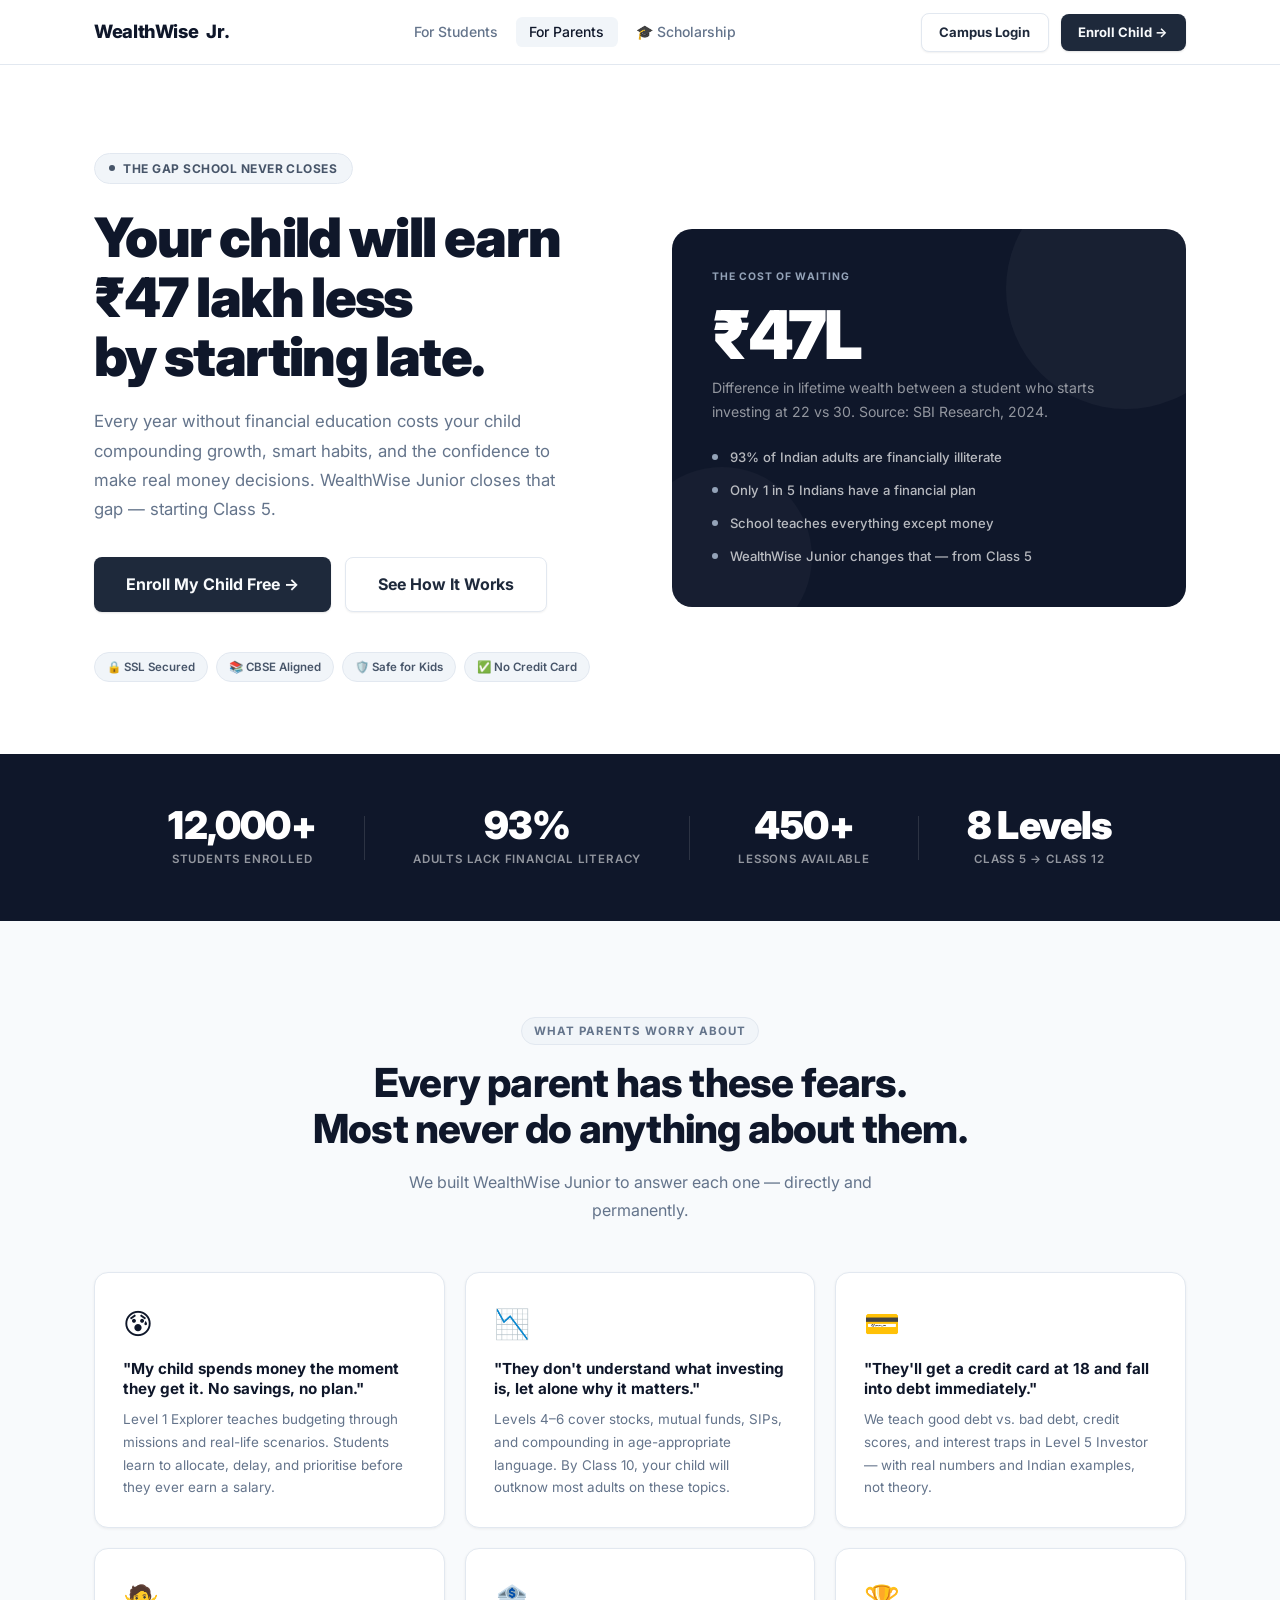
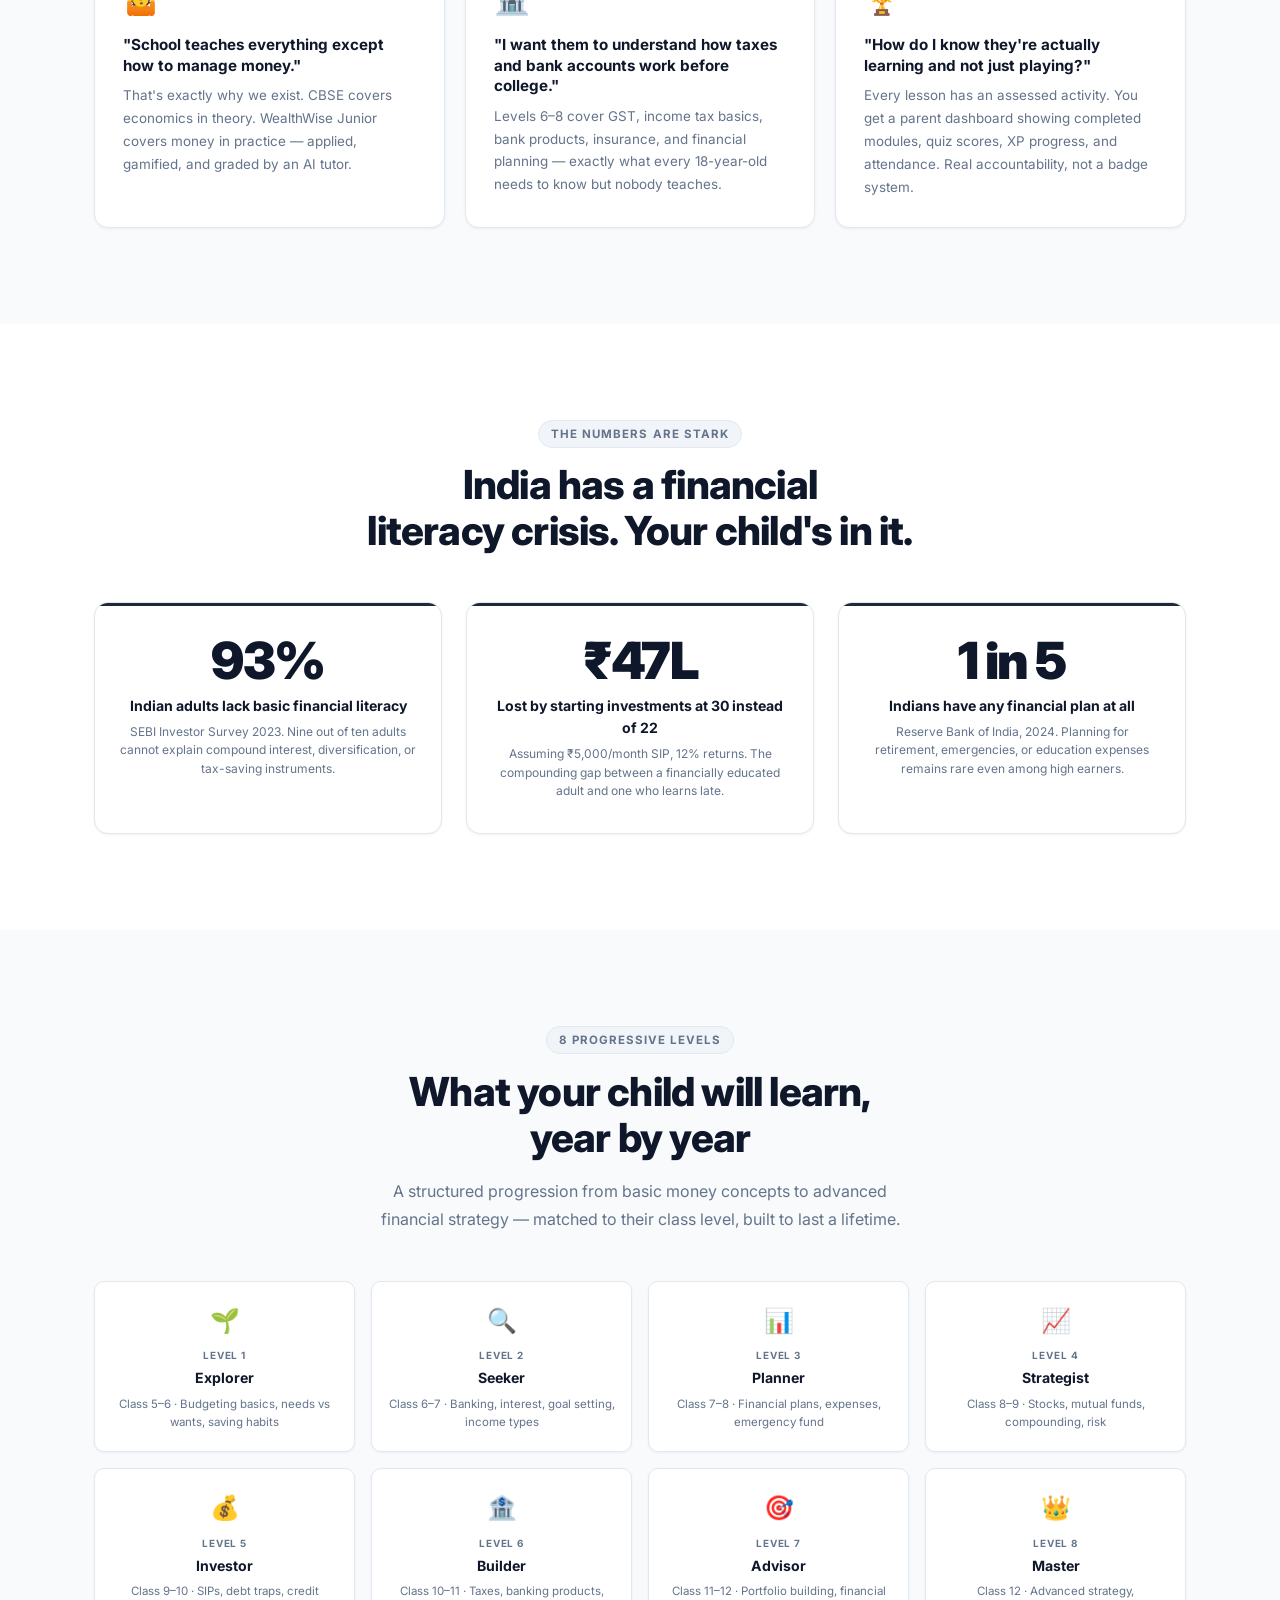
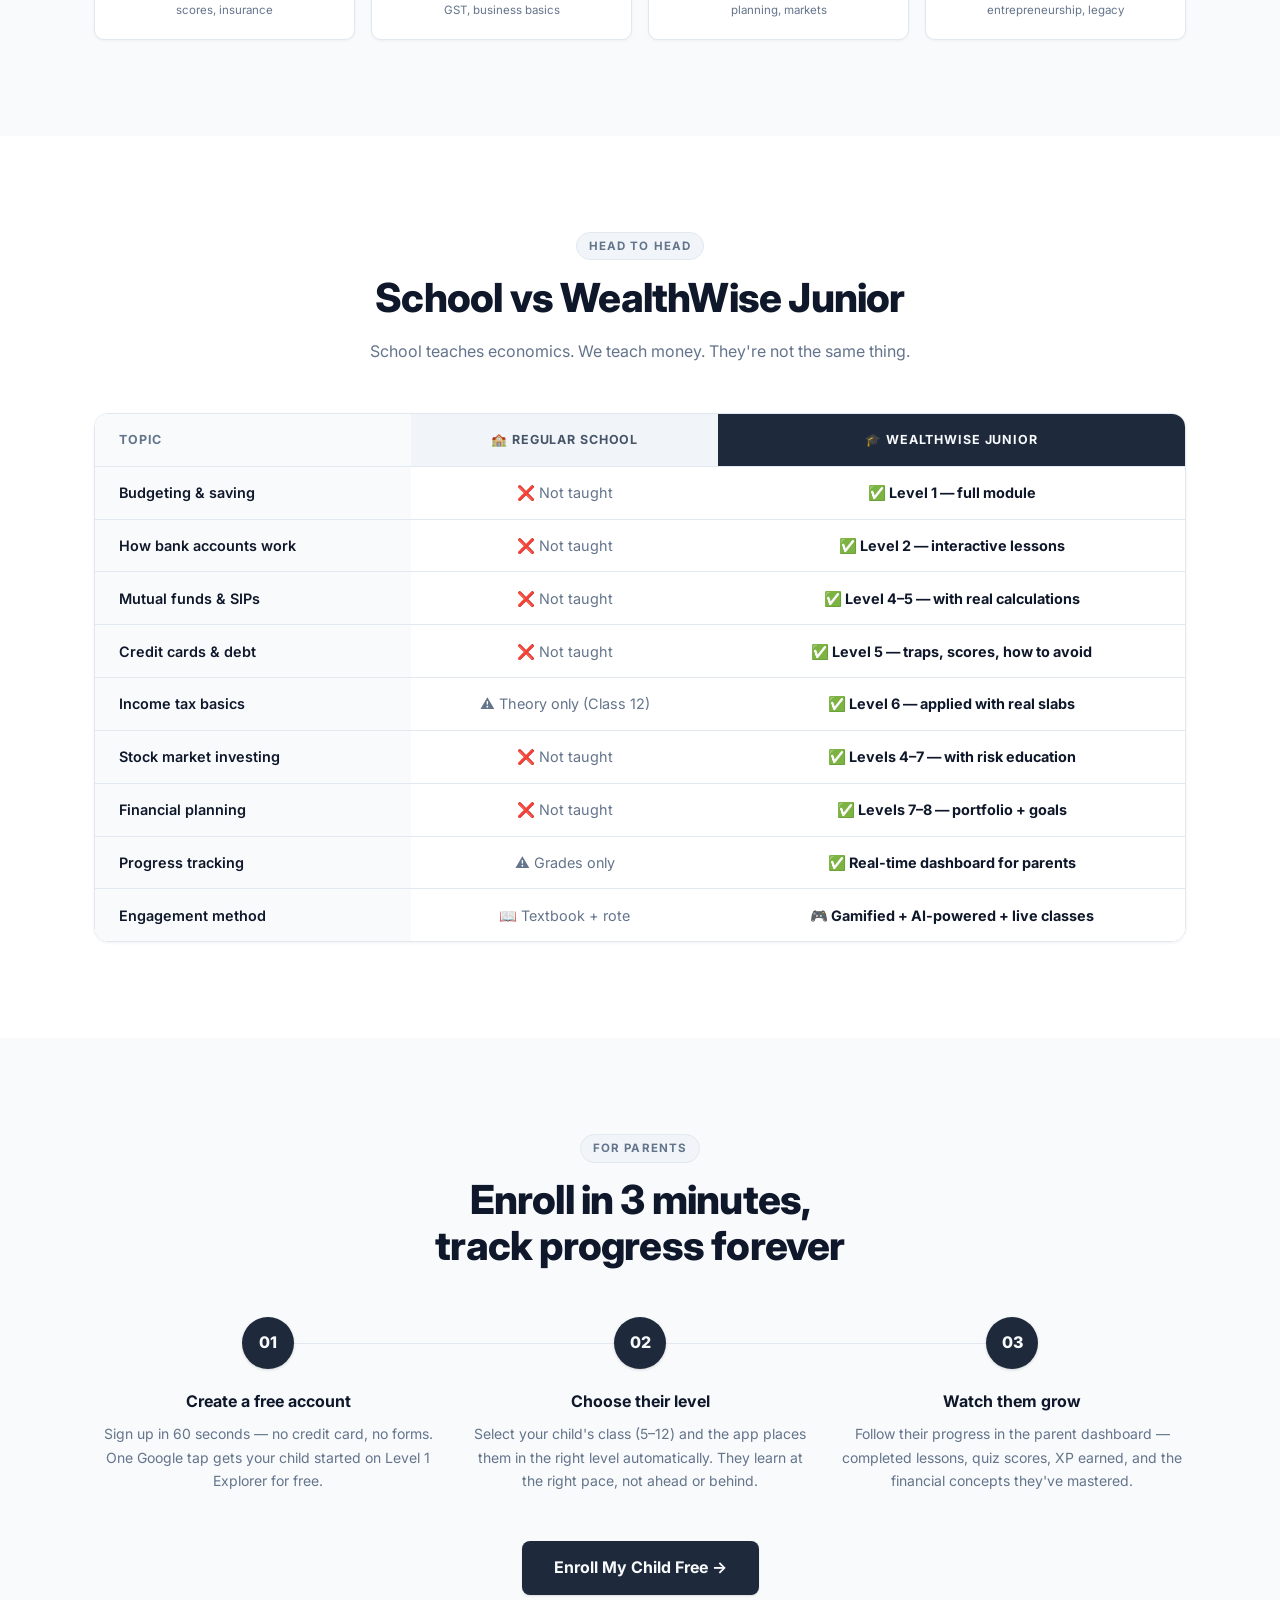
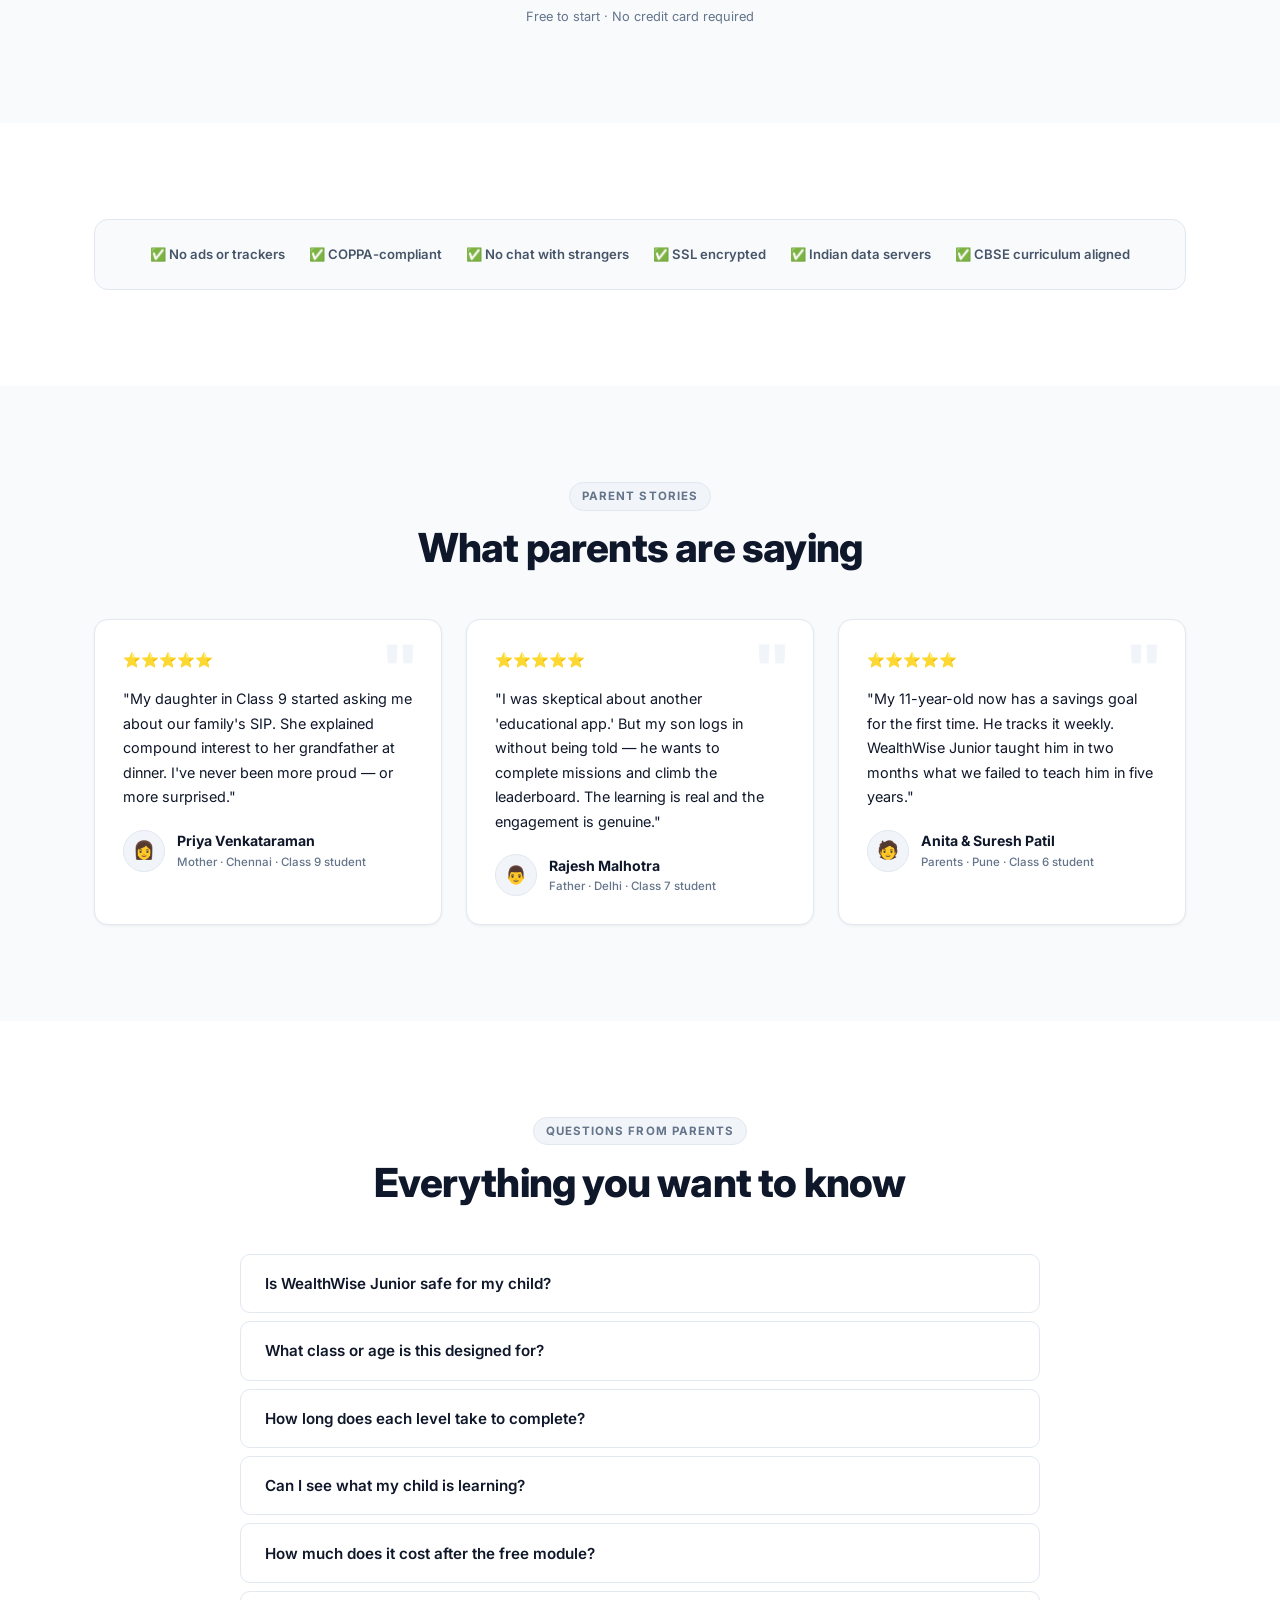
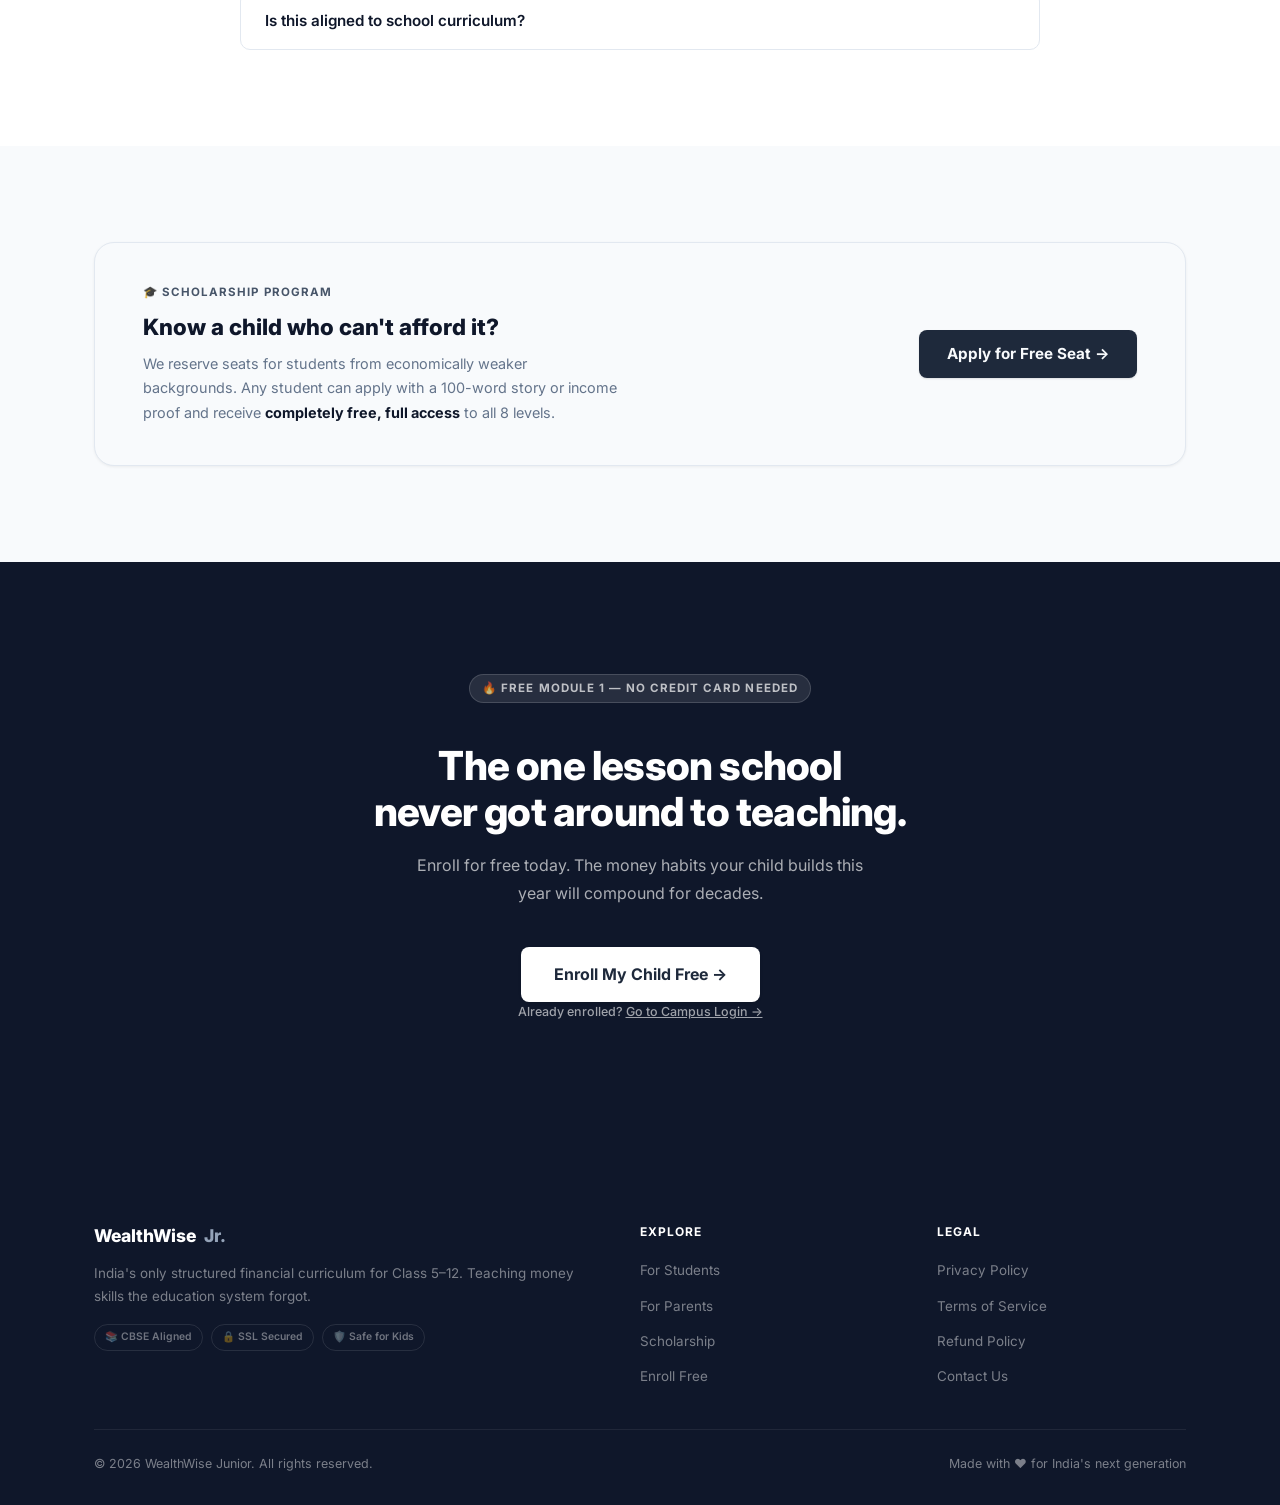
==== commit 7f9ba901: "redesign: apply shadcn/ui light theme (sweet-redesign palette) Complete visual retheme to match the " ====
--- a/parents.html
+++ b/parents.html
@@ -9,277 +9,13 @@
   <style>
     .nav-links.nav-open {
       display: flex; flex-direction: column;
-      position: fixed; top: 68px; left: 0; right: 0;
+      position: fixed; top: 64px; left: 0; right: 0;
       background: #fff; padding: 1.5rem;
-      border-bottom: 1px solid #E5E7EB;
+      border-bottom: 1px solid #e2e8f0;
       box-shadow: 0 8px 24px rgba(0,0,0,.08);
       z-index: 99;
     }
-    .nav-links.nav-open a { padding: .75rem 1rem; border-radius: .6rem; }
-
-    /* ── FEAR CARDS ── */
-    .fears-grid {
-      display: grid;
-      grid-template-columns: repeat(3, 1fr);
-      gap: 1.25rem;
-    }
-    .fear-card {
-      background: var(--bg);
-      border: 1.5px solid var(--border);
-      border-radius: var(--radius);
-      padding: 1.5rem;
-      transition: border-color .2s, box-shadow .2s;
-    }
-    .fear-card:hover { border-color: var(--orange); box-shadow: var(--shadow); }
-    .fear-icon { font-size: 2rem; margin-bottom: .75rem; }
-    .fear-q { font-size: .95rem; font-weight: 800; color: var(--text); margin-bottom: .5rem; line-height: 1.35; }
-    .fear-a { font-size: .82rem; color: var(--muted); font-weight: 500; line-height: 1.6; }
-
-    /* ── SHOCK STATS ── */
-    .shock-grid {
-      display: grid;
-      grid-template-columns: repeat(3, 1fr);
-      gap: 1.5rem;
-    }
-    .shock-card {
-      text-align: center;
-      padding: 2rem 1.5rem;
-      border-radius: var(--radius-lg);
-      background: var(--bg);
-      border: 1.5px solid var(--border);
-      box-shadow: var(--shadow-sm);
-      position: relative;
-      overflow: hidden;
-    }
-    .shock-card::before {
-      content: '';
-      position: absolute;
-      top: 0; left: 0; right: 0;
-      height: 4px;
-    }
-    .shock-card.orange::before { background: var(--orange); }
-    .shock-card.indigo::before { background: var(--indigo); }
-    .shock-card.red::before { background: var(--red); }
-    .shock-num {
-      font-size: clamp(2.4rem, 5vw, 3.2rem);
-      font-weight: 900;
-      letter-spacing: -.03em;
-      line-height: 1;
-      margin-bottom: .5rem;
-    }
-    .shock-num.orange { color: var(--orange); }
-    .shock-num.indigo { color: var(--indigo); }
-    .shock-num.red { color: var(--red); }
-    .shock-label { font-size: .88rem; font-weight: 700; color: var(--text); margin-bottom: .35rem; }
-    .shock-sub { font-size: .75rem; color: var(--muted); font-weight: 500; line-height: 1.5; }
-
-    /* ── COMPARISON TABLE ── */
-    .compare-wrap {
-      overflow-x: auto;
-      border-radius: var(--radius-lg);
-      box-shadow: var(--shadow);
-      border: 1px solid var(--border);
-    }
-    .compare-table {
-      width: 100%;
-      border-collapse: collapse;
-      background: var(--bg);
-      font-size: .9rem;
-    }
-    .compare-table th {
-      padding: 1rem 1.5rem;
-      font-weight: 900;
-      font-size: .78rem;
-      text-transform: uppercase;
-      letter-spacing: .08em;
-    }
-    .compare-table th:first-child { text-align: left; color: var(--muted); background: var(--bg-soft); }
-    .compare-table th.school { background: #FEF2F2; color: var(--red); }
-    .compare-table th.wwj { background: var(--indigo-light); color: var(--indigo); }
-    .compare-table td {
-      padding: .9rem 1.5rem;
-      border-top: 1px solid var(--border);
-      vertical-align: middle;
-    }
-    .compare-table td:first-child { font-weight: 600; color: var(--text); background: var(--bg-soft); }
-    .compare-table td.school { text-align: center; color: var(--red); background: #FFFBFB; }
-    .compare-table td.wwj { text-align: center; color: var(--green); font-weight: 800; }
-    .compare-table tr:hover td { filter: brightness(.98); }
-
-    /* ── CURRICULUM PEEK ── */
-    .curriculum-levels {
-      display: grid;
-      grid-template-columns: repeat(4, 1fr);
-      gap: 1rem;
-    }
-    .cl-card {
-      border: 1.5px solid var(--border);
-      border-radius: var(--radius);
-      padding: 1.25rem 1rem;
-      text-align: center;
-      background: var(--bg);
-      transition: all .2s;
-    }
-    .cl-card:hover { border-color: var(--indigo); box-shadow: var(--shadow); transform: translateY(-3px); }
-    .cl-emoji { font-size: 1.6rem; margin-bottom: .5rem; }
-    .cl-level { font-size: .62rem; font-weight: 900; text-transform: uppercase; letter-spacing: .1em; color: var(--indigo); margin-bottom: .2rem; }
-    .cl-name { font-size: .88rem; font-weight: 800; color: var(--text); margin-bottom: .3rem; }
-    .cl-class { font-size: .72rem; color: var(--muted); font-weight: 600; }
-
-    /* ── PARENT TESTIMONIALS ── */
-    .testimonial-grid {
-      display: grid;
-      grid-template-columns: repeat(3, 1fr);
-      gap: 1.5rem;
-    }
-    .tcard {
-      background: var(--bg);
-      border: 1px solid var(--border);
-      border-radius: var(--radius-lg);
-      padding: 1.75rem;
-      box-shadow: var(--shadow-sm);
-      position: relative;
-    }
-    .tcard::before {
-      content: '"';
-      position: absolute; top: 1rem; right: 1.5rem;
-      font-size: 4rem; font-weight: 900;
-      color: var(--indigo-light);
-      line-height: 1;
-    }
-    .tcard-stars { font-size: .9rem; margin-bottom: 1rem; }
-    .tcard-text { font-size: .9rem; color: var(--text); font-weight: 500; line-height: 1.7; margin-bottom: 1.25rem; }
-    .tcard-author { display: flex; align-items: center; gap: .75rem; }
-    .tcard-avatar {
-      width: 42px; height: 42px; border-radius: 50%;
-      display: flex; align-items: center; justify-content: center;
-      font-size: 1.1rem; flex-shrink: 0;
-    }
-    .tcard-name { font-weight: 800; font-size: .88rem; color: var(--text); }
-    .tcard-role { font-size: .72rem; color: var(--muted); font-weight: 600; }
-
-    /* ── FAQ ── */
-    .faq-list { max-width: 740px; margin: 0 auto; }
-    .faq-item {
-      border: 1px solid var(--border);
-      border-radius: var(--radius);
-      margin-bottom: .75rem;
-      overflow: hidden;
-      background: var(--bg);
-    }
-    .faq-q {
-      width: 100%;
-      text-align: left;
-      background: none;
-      border: none;
-      padding: 1.25rem 1.5rem;
-      font-family: inherit;
-      font-size: .95rem;
-      font-weight: 700;
-      color: var(--text);
-      cursor: pointer;
-      display: flex;
-      align-items: center;
-      justify-content: space-between;
-      gap: 1rem;
-    }
-    .faq-q::after {
-      content: '+';
-      font-size: 1.4rem;
-      color: var(--indigo);
-      font-weight: 300;
-      transition: transform .2s;
-      flex-shrink: 0;
-    }
-    .faq-item.open .faq-q::after { transform: rotate(45deg); }
-    .faq-a {
-      max-height: 0;
-      overflow: hidden;
-      transition: max-height .3s ease;
-      font-size: .88rem;
-      color: var(--muted);
-      font-weight: 500;
-      line-height: 1.75;
-    }
-    .faq-item.open .faq-a { max-height: 400px; }
-    .faq-a-inner { padding: 0 1.5rem 1.25rem; }
-
-    /* ── MONEY VISUAL ── */
-    .money-visual {
-      background: linear-gradient(135deg, #1E1B4B 0%, #312E81 50%, #3730A3 100%);
-      border-radius: var(--radius-xl);
-      padding: 2.5rem;
-      color: #fff;
-      position: relative;
-      overflow: hidden;
-    }
-    .money-visual::before {
-      content: '';
-      position: absolute;
-      top: -60px; right: -60px;
-      width: 240px; height: 240px;
-      background: rgba(249,115,22,.15);
-      border-radius: 50%;
-    }
-    .money-visual::after {
-      content: '';
-      position: absolute;
-      bottom: -40px; left: -40px;
-      width: 180px; height: 180px;
-      background: rgba(79,70,229,.2);
-      border-radius: 50%;
-    }
-    .mv-tag { font-size: .65rem; font-weight: 900; letter-spacing: .12em; text-transform: uppercase; color: var(--orange); margin-bottom: 1rem; }
-    .mv-num {
-      font-size: clamp(2.8rem, 6vw, 4.2rem);
-      font-weight: 900;
-      letter-spacing: -.04em;
-      line-height: 1;
-      margin-bottom: .5rem;
-      position: relative; z-index: 1;
-    }
-    .mv-desc { font-size: .88rem; color: rgba(255,255,255,.65); font-weight: 500; line-height: 1.6; position: relative; z-index: 1; }
-    .mv-items { margin-top: 1.5rem; display: flex; flex-direction: column; gap: .75rem; position: relative; z-index: 1; }
-    .mv-item { display: flex; align-items: center; gap: .75rem; font-size: .82rem; font-weight: 600; color: rgba(255,255,255,.8); }
-    .mv-dot { width: 8px; height: 8px; border-radius: 50%; background: var(--orange); flex-shrink: 0; }
-
-    /* ── STEPS (parent version) ── */
-    .steps { display: grid; grid-template-columns: repeat(3, 1fr); gap: 2rem; position: relative; }
-    .steps::before {
-      content: '';
-      position: absolute;
-      top: 2rem; left: calc(16.67% + 2rem); right: calc(16.67% + 2rem);
-      height: 2px;
-      background: linear-gradient(90deg, var(--indigo), var(--orange));
-    }
-    .step { text-align: center; padding-top: .5rem; }
-    .step-num {
-      width: 52px; height: 52px;
-      margin: 0 auto 1.25rem;
-      background: var(--indigo);
-      color: #fff;
-      border-radius: 50%;
-      display: flex; align-items: center; justify-content: center;
-      font-weight: 900; font-size: .9rem;
-      font-family: 'Space Mono', monospace;
-      position: relative; z-index: 1;
-    }
-    .step-title { font-size: 1rem; font-weight: 800; color: var(--text); margin-bottom: .5rem; }
-    .step-desc { font-size: .85rem; color: var(--muted); font-weight: 500; line-height: 1.6; }
-
-    /* ── SAFETY STRIP ── */
-    .safety-strip {
-      display: flex;
-      align-items: center;
-      justify-content: center;
-      flex-wrap: wrap;
-      gap: 1.5rem;
-      padding: 1.5rem 2rem;
-      background: var(--green-light);
-      border: 1px solid #BBF7D0;
-      border-radius: var(--radius-lg);
-    }
-    .safety-item { display: flex; align-items: center; gap: .5rem; font-size: .82rem; font-weight: 700; color: var(--green); }
+    .nav-links.nav-open a { padding: .75rem 1rem; border-radius: .5rem; }
 
     @media (max-width: 768px) {
       .fears-grid { grid-template-columns: 1fr; }
@@ -302,11 +38,11 @@
     <ul class="nav-links">
       <li><a href="students.html">For Students</a></li>
       <li><a href="parents.html" class="active">For Parents</a></li>
-      <li><a href="https://wwjcampus.in.net/apply" target="_blank">🎓 Scholarship</a></li>
+      <li><a href="https://www.wwjcampus.in.net/apply" target="_blank">🎓 Scholarship</a></li>
     </ul>
     <div class="nav-actions">
-      <a href="https://wwjcampus.in.net" target="_blank" class="btn btn-outline btn-sm">Campus Login</a>
-      <a href="https://wwjcampus.in.net/onboarding" target="_blank" class="btn btn-primary btn-sm">Enroll Child →</a>
+      <a href="https://www.wwjcampus.in.net" target="_blank" class="btn btn-outline btn-sm">Campus Login</a>
+      <a href="https://www.wwjcampus.in.net/onboarding" target="_blank" class="btn btn-primary btn-sm">Enroll Child →</a>
     </div>
     <button class="hamburger" aria-label="Menu" aria-expanded="false">
       <span></span><span></span><span></span>
@@ -332,7 +68,7 @@
           Every year without financial education costs your child compounding growth, smart habits, and the confidence to make real money decisions. WealthWise Junior closes that gap — starting Class 5.
         </p>
         <div class="hero-actions fade-up delay-3">
-          <a href="https://wwjcampus.in.net/onboarding" target="_blank" class="btn btn-orange btn-lg">Enroll My Child Free →</a>
+          <a href="https://www.wwjcampus.in.net/onboarding" target="_blank" class="btn btn-primary btn-lg">Enroll My Child Free →</a>
           <a href="#how-it-works" class="btn btn-outline btn-lg">See How It Works</a>
         </div>
         <div class="hero-trust fade-up delay-3" style="margin-top:1.5rem;">
@@ -622,7 +358,7 @@
       </div>
     </div>
     <div class="text-center" style="margin-top:3rem;">
-      <a href="https://wwjcampus.in.net/onboarding" target="_blank" class="btn btn-orange btn-lg observe">Enroll My Child Free →</a>
+      <a href="https://www.wwjcampus.in.net/onboarding" target="_blank" class="btn btn-primary btn-lg observe">Enroll My Child Free →</a>
       <p style="margin-top:.75rem; font-size:.8rem; color:var(--muted);">Free to start · No credit card required</p>
     </div>
   </div>
@@ -655,7 +391,7 @@
         <div class="tcard-stars">⭐⭐⭐⭐⭐</div>
         <p class="tcard-text">"My daughter in Class 9 started asking me about our family's SIP. She explained compound interest to her grandfather at dinner. I've never been more proud — or more surprised."</p>
         <div class="tcard-author">
-          <div class="tcard-avatar" style="background:#EEF2FF;">👩</div>
+          <div class="tcard-avatar">👩</div>
           <div>
             <div class="tcard-name">Priya Venkataraman</div>
             <div class="tcard-role">Mother · Chennai · Class 9 student</div>
@@ -667,7 +403,7 @@
         <div class="tcard-stars">⭐⭐⭐⭐⭐</div>
         <p class="tcard-text">"I was skeptical about another 'educational app.' But my son logs in without being told — he wants to complete missions and climb the leaderboard. The learning is real and the engagement is genuine."</p>
         <div class="tcard-author">
-          <div class="tcard-avatar" style="background:#FFF7ED;">👨</div>
+          <div class="tcard-avatar">👨</div>
           <div>
             <div class="tcard-name">Rajesh Malhotra</div>
             <div class="tcard-role">Father · Delhi · Class 7 student</div>
@@ -679,7 +415,7 @@
         <div class="tcard-stars">⭐⭐⭐⭐⭐</div>
         <p class="tcard-text">"My 11-year-old now has a savings goal for the first time. He tracks it weekly. WealthWise Junior taught him in two months what we failed to teach him in five years."</p>
         <div class="tcard-author">
-          <div class="tcard-avatar" style="background:#F0FDF4;">🧑</div>
+          <div class="tcard-avatar">🧑</div>
           <div>
             <div class="tcard-name">Anita &amp; Suresh Patil</div>
             <div class="tcard-role">Parents · Pune · Class 6 student</div>
@@ -747,7 +483,7 @@
           <strong>completely free, full access</strong> to all 8 levels.
         </p>
       </div>
-      <a href="https://wwjcampus.in.net/apply" target="_blank" class="btn btn-primary">Apply for Free Seat →</a>
+      <a href="https://www.wwjcampus.in.net/apply" target="_blank" class="btn btn-primary">Apply for Free Seat →</a>
     </div>
   </div>
 </section>
@@ -762,10 +498,10 @@
     <p class="section-sub mx-auto" style="color:rgba(255,255,255,.65); text-align:center;">
       Enroll for free today. The money habits your child builds this year will compound for decades.
     </p>
-    <a href="https://wwjcampus.in.net/onboarding" target="_blank" class="btn btn-orange btn-lg">
+    <a href="https://www.wwjcampus.in.net/onboarding" target="_blank" class="btn btn-white btn-lg">
       Enroll My Child Free →
     </a>
-    <p class="cta-note">Already enrolled? <a href="https://wwjcampus.in.net" target="_blank" style="color:rgba(255,255,255,.6); text-decoration:underline;">Go to Campus Login →</a></p>
+    <p class="cta-note">Already enrolled? <a href="https://www.wwjcampus.in.net" target="_blank" style="color:rgba(255,255,255,.6); text-decoration:underline;">Go to Campus Login →</a></p>
   </div>
 </section>
 
@@ -787,17 +523,17 @@
         <ul>
           <li><a href="students.html">For Students</a></li>
           <li><a href="parents.html">For Parents</a></li>
-          <li><a href="https://wwjcampus.in.net/apply" target="_blank">Scholarship</a></li>
-          <li><a href="https://wwjcampus.in.net/onboarding" target="_blank">Enroll Free</a></li>
+          <li><a href="https://www.wwjcampus.in.net/apply" target="_blank">Scholarship</a></li>
+          <li><a href="https://www.wwjcampus.in.net/onboarding" target="_blank">Enroll Free</a></li>
         </ul>
       </div>
       <div class="footer-col">
         <h4>Legal</h4>
         <ul>
-          <li><a href="https://wwjcampus.in.net/privacy" target="_blank">Privacy Policy</a></li>
-          <li><a href="https://wwjcampus.in.net/terms" target="_blank">Terms of Service</a></li>
-          <li><a href="https://wwjcampus.in.net/refund" target="_blank">Refund Policy</a></li>
-          <li><a href="https://wwjcampus.in.net/contact" target="_blank">Contact Us</a></li>
+          <li><a href="https://www.wwjcampus.in.net/privacy" target="_blank">Privacy Policy</a></li>
+          <li><a href="https://www.wwjcampus.in.net/terms" target="_blank">Terms of Service</a></li>
+          <li><a href="https://www.wwjcampus.in.net/refund" target="_blank">Refund Policy</a></li>
+          <li><a href="https://www.wwjcampus.in.net/contact" target="_blank">Contact Us</a></li>
         </ul>
       </div>
     </div>
--- a/style.css
+++ b/style.css
@@ -1,41 +1,38 @@
 /* ─────────────────────────────────────────────
    WealthWise Junior — Marketing Site
-   Design: Light, warm, energetic
+   Design: shadcn/ui light theme — clean, modern
 ───────────────────────────────────────────── */
 
-@import url('https://fonts.googleapis.com/css2?family=Plus+Jakarta+Sans:wght@400;500;600;700;800;900&family=Space+Mono:wght@400;700&display=swap');
+@import url('https://fonts.googleapis.com/css2?family=Inter:wght@400;500;600;700;800;900&display=swap');
 
 :root {
-  --indigo:       #4F46E5;
-  --indigo-dark:  #3730A3;
-  --indigo-light: #EEF2FF;
-  --orange:       #F97316;
-  --orange-light: #FFF7ED;
-  --green:        #16A34A;
-  --green-light:  #F0FDF4;
-  --red:          #DC2626;
-  --gold:         #D97706;
-  --gold-light:   #FFFBEB;
-  --bg:           #FFFFFF;
-  --bg-soft:      #F8FAFF;
-  --bg-warm:      #FFFAF5;
-  --text:         #1E1B4B;
-  --muted:        #6B7280;
-  --border:       #E5E7EB;
-  --shadow-sm:    0 1px 3px rgba(0,0,0,.06), 0 1px 2px rgba(0,0,0,.04);
-  --shadow:       0 4px 16px rgba(79,70,229,.08), 0 2px 4px rgba(0,0,0,.04);
-  --shadow-lg:    0 20px 60px rgba(79,70,229,.12), 0 8px 24px rgba(0,0,0,.06);
-  --radius:       1rem;
-  --radius-lg:    1.5rem;
-  --radius-xl:    2rem;
-  --campus:       https://wwjcampus.in.net;
+  --bg:           #ffffff;
+  --bg-soft:      #f8fafc;
+  --bg-muted:     #f1f5f9;
+  --text:         #0f172a;
+  --muted:        #64748b;
+  --border:       #e2e8f0;
+  --slate-800:    #1e293b;
+  --slate-900:    #0f172a;
+  --slate-600:    #475569;
+  --slate-500:    #64748b;
+  --slate-300:    #cbd5e1;
+  --slate-200:    #e2e8f0;
+  --slate-100:    #f1f5f9;
+  --slate-50:     #f8fafc;
+  --shadow-sm:    0 1px 3px rgba(0,0,0,0.08);
+  --shadow:       0 1px 3px rgba(0,0,0,0.06), 0 4px 12px rgba(0,0,0,0.06);
+  --shadow-lg:    0 4px 24px rgba(0,0,0,0.08), 0 2px 8px rgba(0,0,0,0.04);
+  --radius:       0.625rem;
+  --radius-lg:    0.875rem;
+  --radius-xl:    1.25rem;
 }
 
 *, *::before, *::after { box-sizing: border-box; margin: 0; padding: 0; }
 html { scroll-behavior: smooth; }
 
 body {
-  font-family: 'Plus Jakarta Sans', system-ui, sans-serif;
+  font-family: 'Inter', system-ui, sans-serif;
   color: var(--text);
   background: var(--bg);
   line-height: 1.6;
@@ -48,10 +45,8 @@
 /* ── UTILITIES ── */
 .container { max-width: 1140px; margin: 0 auto; padding: 0 1.5rem; }
 .text-center { text-align: center; }
-.text-indigo { color: var(--indigo); }
-.text-orange { color: var(--orange); }
-.text-green { color: var(--green); }
-.text-muted { color: var(--muted); }
+.mx-auto { margin-left: auto; margin-right: auto; }
+.mb-4 { margin-bottom: 3rem; }
 
 /* ── BUTTONS ── */
 .btn {
@@ -59,75 +54,77 @@
   align-items: center;
   gap: .5rem;
   font-family: inherit;
-  font-weight: 800;
+  font-weight: 700;
   font-size: .95rem;
-  padding: .85rem 2rem;
-  border-radius: 3rem;
+  padding: .75rem 1.75rem;
+  border-radius: 0.5rem;
   border: none;
   cursor: pointer;
-  transition: all .22s cubic-bezier(.34,1.56,.64,1);
+  transition: all .18s ease;
   white-space: nowrap;
   text-decoration: none;
 }
+
 .btn-primary {
-  background: var(--indigo);
-  color: #fff;
-  box-shadow: 0 4px 20px rgba(79,70,229,.35);
-}
-.btn-primary:hover { background: var(--indigo-dark); transform: translateY(-2px); box-shadow: 0 8px 30px rgba(79,70,229,.45); }
-
+  background: #1e293b;
+  color: #f8fafc;
+  box-shadow: 0 1px 2px rgba(0,0,0,0.12);
+}
+.btn-primary:hover { background: #0f172a; transform: translateY(-1px); box-shadow: 0 4px 12px rgba(0,0,0,0.18); }
+
+/* btn-orange maps to btn-primary in the new theme */
 .btn-orange {
-  background: var(--orange);
-  color: #fff;
-  box-shadow: 0 4px 20px rgba(249,115,22,.35);
-}
-.btn-orange:hover { background: #ea6c0a; transform: translateY(-2px); box-shadow: 0 8px 30px rgba(249,115,22,.45); }
+  background: #1e293b;
+  color: #f8fafc;
+  box-shadow: 0 1px 2px rgba(0,0,0,0.12);
+}
+.btn-orange:hover { background: #0f172a; transform: translateY(-1px); box-shadow: 0 4px 12px rgba(0,0,0,0.18); }
 
 .btn-outline {
-  background: transparent;
-  color: var(--indigo);
-  border: 2px solid var(--indigo);
-}
-.btn-outline:hover { background: var(--indigo); color: #fff; transform: translateY(-2px); }
+  background: #ffffff;
+  color: #1e293b;
+  border: 1px solid #e2e8f0;
+  box-shadow: 0 1px 2px rgba(0,0,0,0.06);
+}
+.btn-outline:hover { background: #f8fafc; border-color: #cbd5e1; transform: translateY(-1px); }
 
 .btn-white {
-  background: #fff;
-  color: var(--indigo);
-  box-shadow: 0 4px 20px rgba(0,0,0,.12);
-}
-.btn-white:hover { transform: translateY(-2px); box-shadow: 0 8px 30px rgba(0,0,0,.18); }
-
-.btn-lg { font-size: 1.05rem; padding: 1rem 2.5rem; }
-.btn-sm { font-size: .82rem; padding: .6rem 1.25rem; }
+  background: #ffffff;
+  color: #1e293b;
+  border: 1px solid rgba(255,255,255,0.2);
+  box-shadow: 0 1px 3px rgba(0,0,0,0.12);
+}
+.btn-white:hover { transform: translateY(-1px); box-shadow: 0 4px 16px rgba(0,0,0,0.16); }
+
+.btn-lg { font-size: 1rem; padding: .875rem 2rem; }
+.btn-sm { font-size: .82rem; padding: .5rem 1.1rem; }
 
 /* ── NAV ── */
 .nav {
   position: sticky;
   top: 0;
   z-index: 100;
-  background: rgba(255,255,255,.95);
-  backdrop-filter: blur(16px);
-  -webkit-backdrop-filter: blur(16px);
-  border-bottom: 1px solid var(--border);
+  background: #ffffff;
+  border-bottom: 1px solid #e2e8f0;
 }
 .nav-inner {
   display: flex;
   align-items: center;
   justify-content: space-between;
-  height: 68px;
+  height: 64px;
   gap: 1.5rem;
 }
 .nav-logo {
   display: flex;
   align-items: center;
   gap: .5rem;
-  font-weight: 900;
-  font-size: 1.25rem;
-  letter-spacing: -.03em;
-  color: var(--text);
-}
-.nav-logo span { color: var(--indigo); }
-.nav-logo img { height: 36px; width: auto; }
+  font-weight: 800;
+  font-size: 1.15rem;
+  letter-spacing: -.02em;
+  color: #0f172a;
+}
+.nav-logo span { color: #0f172a; }
+.nav-logo img { height: 34px; width: auto; }
 
 .nav-links {
   display: flex;
@@ -137,44 +134,31 @@
 }
 .nav-links a {
   font-size: .875rem;
-  font-weight: 600;
-  color: var(--muted);
-  padding: .45rem .9rem;
-  border-radius: .6rem;
-  transition: all .18s;
-}
-.nav-links a:hover, .nav-links a.active { color: var(--text); background: var(--indigo-light); }
+  font-weight: 500;
+  color: #64748b;
+  padding: .4rem .85rem;
+  border-radius: .4rem;
+  transition: all .15s;
+}
+.nav-links a:hover,
+.nav-links a.active { color: #0f172a; background: #f1f5f9; }
 
 .nav-actions { display: flex; align-items: center; gap: .75rem; }
 
 .nav-mobile-btn { display: none; }
 .hamburger { display: none; background: none; border: none; cursor: pointer; padding: .5rem; }
-.hamburger span { display: block; width: 22px; height: 2px; background: var(--text); border-radius: 2px; transition: all .2s; margin: 5px 0; }
+.hamburger span { display: block; width: 22px; height: 2px; background: #0f172a; border-radius: 2px; transition: all .2s; margin: 5px 0; }
 
 /* ── HERO ── */
 .hero {
-  padding: 6rem 0 5rem;
+  padding: 5.5rem 0 4.5rem;
+  background: #ffffff;
   position: relative;
   overflow: hidden;
 }
-.hero::before {
-  content: '';
-  position: absolute;
-  top: -200px; right: -200px;
-  width: 700px; height: 700px;
-  background: radial-gradient(circle, rgba(79,70,229,.07), transparent 70%);
-  border-radius: 50%;
-  pointer-events: none;
-}
-.hero::after {
-  content: '';
-  position: absolute;
-  bottom: -100px; left: -100px;
-  width: 500px; height: 500px;
-  background: radial-gradient(circle, rgba(249,115,22,.06), transparent 70%);
-  border-radius: 50%;
-  pointer-events: none;
-}
+.hero::before { display: none; }
+.hero::after  { display: none; }
+
 .hero-inner {
   position: relative;
   z-index: 1;
@@ -187,71 +171,71 @@
   display: inline-flex;
   align-items: center;
   gap: .5rem;
-  background: var(--indigo-light);
-  color: var(--indigo);
-  font-size: .78rem;
-  font-weight: 800;
-  padding: .35rem 1rem;
+  background: #f1f5f9;
+  color: #475569;
+  font-size: .75rem;
+  font-weight: 700;
+  padding: .3rem .9rem;
   border-radius: 2rem;
   margin-bottom: 1.5rem;
-  letter-spacing: .06em;
+  letter-spacing: .04em;
   text-transform: uppercase;
+  border: 1px solid #e2e8f0;
 }
 .hero-eyebrow .dot {
   width: 6px; height: 6px;
-  background: var(--indigo);
+  background: #475569;
   border-radius: 50%;
   animation: pulse 1.6s infinite;
 }
 @keyframes pulse { 0%,100%{opacity:1}50%{opacity:.3} }
 
 .hero h1 {
-  font-size: clamp(2.4rem, 4.5vw, 3.6rem);
+  font-size: clamp(2.4rem, 4.5vw, 3.4rem);
   font-weight: 900;
   line-height: 1.1;
   letter-spacing: -.03em;
   margin-bottom: 1.25rem;
+  color: #0f172a;
 }
 .hero h1 em {
   font-style: normal;
-  background: linear-gradient(135deg, var(--indigo), var(--orange));
-  -webkit-background-clip: text;
-  -webkit-text-fill-color: transparent;
-  background-clip: text;
+  color: #0f172a;
+  -webkit-text-fill-color: #0f172a;
 }
 .hero-sub {
   font-size: 1.05rem;
-  color: var(--muted);
-  font-weight: 500;
+  color: #64748b;
+  font-weight: 400;
   line-height: 1.75;
   margin-bottom: 2rem;
   max-width: 480px;
 }
 .hero-actions {
   display: flex;
-  gap: 1rem;
+  gap: .875rem;
   flex-wrap: wrap;
   margin-bottom: 2.5rem;
 }
 .hero-trust {
   display: flex;
   flex-wrap: wrap;
-  gap: .6rem;
+  gap: .5rem;
 }
 .trust-badge {
   font-size: .72rem;
-  font-weight: 700;
-  color: var(--muted);
+  font-weight: 600;
+  color: #475569;
   padding: .3rem .75rem;
-  border: 1px solid var(--border);
+  border: 1px solid #e2e8f0;
   border-radius: 2rem;
-  background: var(--bg-soft);
+  background: #f1f5f9;
 }
 
 /* hero card */
 .hero-card {
-  background: var(--bg);
-  border: 1px solid var(--border);
+  background: #ffffff;
+  border: 1px solid #e2e8f0;
   border-radius: var(--radius-xl);
   padding: 2rem;
   box-shadow: var(--shadow-lg);
@@ -262,14 +246,14 @@
   top: -14px;
   left: 50%;
   transform: translateX(-50%);
-  background: var(--orange);
-  color: #fff;
+  background: #1e293b;
+  color: #f8fafc;
   font-size: .7rem;
-  font-weight: 900;
+  font-weight: 700;
   padding: .3rem 1rem;
   border-radius: 2rem;
   white-space: nowrap;
-  letter-spacing: .06em;
+  letter-spacing: .04em;
 }
 .level-grid {
   display: grid;
@@ -280,21 +264,21 @@
   display: flex;
   align-items: center;
   gap: .6rem;
-  background: var(--bg-soft);
-  border: 1px solid var(--border);
-  border-radius: .85rem;
+  background: #f8fafc;
+  border: 1px solid #e2e8f0;
+  border-radius: var(--radius);
   padding: .75rem 1rem;
-  transition: all .2s;
-}
-.level-chip:hover { border-color: var(--indigo); background: var(--indigo-light); transform: translateY(-2px); }
+  transition: all .18s;
+}
+.level-chip:hover { border-color: #cbd5e1; background: #f1f5f9; transform: translateY(-2px); }
 .level-chip-emoji { font-size: 1.5rem; line-height: 1; }
 .level-chip-info {}
-.level-chip-name { font-size: .82rem; font-weight: 800; color: var(--text); }
-.level-chip-grade { font-size: .68rem; font-weight: 600; color: var(--muted); }
+.level-chip-name { font-size: .82rem; font-weight: 700; color: #0f172a; }
+.level-chip-grade { font-size: .68rem; font-weight: 500; color: #64748b; }
 
 /* ── STATS BAR ── */
 .stats-bar {
-  background: var(--indigo);
+  background: #0f172a;
   padding: 2.5rem 0;
   margin: 0;
 }
@@ -314,65 +298,65 @@
 .stat-val {
   font-size: clamp(1.8rem, 3vw, 2.4rem);
   font-weight: 900;
-  color: #fff;
+  color: #ffffff;
   letter-spacing: -.02em;
   line-height: 1;
 }
 .stat-lbl {
   font-size: .72rem;
-  font-weight: 700;
-  color: rgba(255,255,255,.6);
+  font-weight: 600;
+  color: rgba(255,255,255,.55);
   text-transform: uppercase;
-  letter-spacing: .08em;
+  letter-spacing: .07em;
   margin-top: .35rem;
 }
-.stat-div { width: 1px; height: 44px; background: rgba(255,255,255,.15); }
+.stat-div { width: 1px; height: 44px; background: rgba(255,255,255,.12); }
 
 /* ── SECTION BASE ── */
 .section { padding: 6rem 0; }
-.section-soft { background: var(--bg-soft); }
-.section-warm { background: var(--bg-warm); }
-.section-indigo { background: var(--indigo-dark); color: #fff; }
+.section-soft { background: #f8fafc; }
 
 .section-tag {
   display: inline-block;
   font-size: .72rem;
-  font-weight: 900;
+  font-weight: 700;
   text-transform: uppercase;
-  letter-spacing: .12em;
-  color: var(--indigo);
+  letter-spacing: .09em;
+  color: #64748b;
+  background: #f1f5f9;
+  border-radius: 2rem;
+  padding: .25rem .75rem;
   margin-bottom: .9rem;
-}
-.section-tag.orange { color: var(--orange); }
-.section-tag.green { color: var(--green); }
+  border: 1px solid #e2e8f0;
+}
 
 .section-h2 {
-  font-size: clamp(1.8rem, 3.5vw, 2.6rem);
-  font-weight: 900;
+  font-size: clamp(1.8rem, 3.5vw, 2.5rem);
+  font-weight: 800;
   line-height: 1.15;
   letter-spacing: -.02em;
   margin-bottom: 1rem;
+  color: #0f172a;
 }
 .section-sub {
   font-size: 1rem;
-  color: var(--muted);
-  font-weight: 500;
+  color: #64748b;
+  font-weight: 400;
   max-width: 560px;
   line-height: 1.75;
   margin-bottom: 3rem;
 }
-.mx-auto { margin-left: auto; margin-right: auto; }
-.mb-4 { margin-bottom: 3rem; }
 
 /* ── CARDS ── */
 .card {
-  background: var(--bg);
-  border: 1px solid var(--border);
+  background: #ffffff;
+  border: 1px solid #e2e8f0;
   border-radius: var(--radius-lg);
   padding: 2rem;
-  transition: all .25s;
-}
-.card:hover { box-shadow: var(--shadow); border-color: rgba(79,70,229,.2); transform: translateY(-3px); }
+  transition: all .2s;
+  box-shadow: 0 1px 3px rgba(0,0,0,0.06);
+}
+.card:hover { box-shadow: var(--shadow); border-color: #cbd5e1; transform: translateY(-2px); }
 
 /* ── LEVELS SECTION ── */
 .levels-grid {
@@ -381,23 +365,25 @@
   gap: 1rem;
 }
 .level-card {
-  background: var(--bg);
-  border: 2px solid var(--border);
+  background: #ffffff;
+  border: 1px solid #e2e8f0;
   border-radius: var(--radius-lg);
   padding: 1.5rem;
   text-align: center;
   position: relative;
-  transition: all .25s;
+  transition: all .2s;
   cursor: default;
+  box-shadow: 0 1px 3px rgba(0,0,0,0.06);
 }
 .level-card:hover {
-  border-color: var(--indigo);
+  border-color: #cbd5e1;
   box-shadow: var(--shadow);
-  transform: translateY(-4px);
+  transform: translateY(-3px);
 }
 .level-card.featured {
-  border-color: var(--orange);
-  background: var(--orange-light);
+  border-color: #1e293b;
+  border-width: 2px;
+  background: #f8fafc;
 }
 .level-card.featured::before {
   content: 'Start Here';
@@ -405,60 +391,61 @@
   top: -13px;
   left: 50%;
   transform: translateX(-50%);
-  background: var(--orange);
-  color: #fff;
+  background: #1e293b;
+  color: #f8fafc;
   font-size: .6rem;
-  font-weight: 900;
+  font-weight: 700;
   padding: .2rem .7rem;
   border-radius: 2rem;
-  letter-spacing: .08em;
+  letter-spacing: .06em;
   text-transform: uppercase;
 }
 .level-card.grad {
-  border-color: var(--gold);
-  background: var(--gold-light);
+  border-color: #475569;
+  background: #f8fafc;
 }
 .level-card-num {
   font-size: .62rem;
-  font-weight: 900;
+  font-weight: 700;
   text-transform: uppercase;
   letter-spacing: .1em;
-  color: var(--indigo);
+  color: #64748b;
   margin-bottom: .4rem;
 }
 .level-card-emoji { font-size: 2rem; margin-bottom: .5rem; line-height: 1; }
-.level-card-name { font-size: 1rem; font-weight: 900; color: var(--text); margin-bottom: .25rem; }
-.level-card-mod { font-size: .75rem; font-weight: 600; color: var(--indigo); margin-bottom: .3rem; }
-.level-card-grade { font-size: .68rem; color: var(--muted); font-weight: 600; }
+.level-card-name { font-size: 1rem; font-weight: 800; color: #0f172a; margin-bottom: .25rem; }
+.level-card-mod { font-size: .75rem; font-weight: 600; color: #475569; margin-bottom: .3rem; }
+.level-card-grade { font-size: .68rem; color: #64748b; font-weight: 500; }
 
 /* ── FEATURES GRID ── */
 .features-grid {
   display: grid;
   grid-template-columns: repeat(3, 1fr);
-  gap: 1.5rem;
+  gap: 1.25rem;
 }
 .feat-card {
-  background: var(--bg);
-  border: 1px solid var(--border);
-  border-radius: var(--radius-lg);
-  padding: 2rem;
-  transition: all .25s;
-}
-.feat-card:hover { border-color: var(--indigo); box-shadow: var(--shadow); transform: translateY(-3px); }
-.feat-icon { font-size: 2.2rem; margin-bottom: 1.1rem; display: block; }
-.feat-title { font-size: 1rem; font-weight: 800; color: var(--text); margin-bottom: .5rem; }
-.feat-desc { font-size: .88rem; color: var(--muted); line-height: 1.7; }
+  background: #ffffff;
+  border: 1px solid #e2e8f0;
+  border-radius: var(--radius-lg);
+  padding: 1.75rem;
+  transition: all .2s;
+  box-shadow: 0 1px 3px rgba(0,0,0,0.06);
+}
+.feat-card:hover { border-color: #cbd5e1; box-shadow: var(--shadow); transform: translateY(-2px); }
+.feat-icon { font-size: 2rem; margin-bottom: 1rem; display: block; }
+.feat-title { font-size: .97rem; font-weight: 700; color: #0f172a; margin-bottom: .45rem; }
+.feat-desc { font-size: .875rem; color: #64748b; line-height: 1.7; }
 
 /* ── HOW IT WORKS ── */
 .steps { display: grid; grid-template-columns: repeat(3, 1fr); gap: 1.5rem; position: relative; }
 .steps::before {
   content: '';
   position: absolute;
-  top: 2rem;
+  top: 1.625rem;
   left: calc(16.67% + 1rem);
   right: calc(16.67% + 1rem);
-  height: 2px;
-  background: repeating-linear-gradient(90deg, var(--indigo) 0, var(--indigo) 6px, transparent 6px, transparent 14px);
+  height: 1px;
+  background: #e2e8f0;
   z-index: 0;
 }
 .step {
@@ -467,20 +454,20 @@
   text-align: center;
 }
 .step-num {
-  width: 56px; height: 56px;
-  background: var(--indigo);
-  color: #fff;
-  font-size: 1.2rem;
-  font-weight: 900;
+  width: 52px; height: 52px;
+  background: #1e293b;
+  color: #f8fafc;
+  font-size: 1rem;
+  font-weight: 800;
   border-radius: 50%;
   display: inline-flex;
   align-items: center;
   justify-content: center;
   margin: 0 auto 1.25rem;
-  box-shadow: 0 4px 16px rgba(79,70,229,.3);
-}
-.step-title { font-size: 1rem; font-weight: 800; margin-bottom: .5rem; }
-.step-desc { font-size: .88rem; color: var(--muted); line-height: 1.7; }
+  box-shadow: 0 1px 3px rgba(0,0,0,0.15);
+}
+.step-title { font-size: 1rem; font-weight: 700; margin-bottom: .45rem; color: #0f172a; }
+.step-desc { font-size: .875rem; color: #64748b; line-height: 1.7; }
 
 /* ── FEARS (PARENTS PAGE) ── */
 .fears-grid {
@@ -489,85 +476,91 @@
   gap: 1.25rem;
 }
 .fear-card {
-  background: #fff;
-  border: 1px solid #FEE2E2;
+  background: #ffffff;
+  border: 1px solid #e2e8f0;
   border-radius: var(--radius-lg);
   padding: 1.75rem;
-  border-left: 4px solid var(--red);
-}
-.fear-top { display: flex; justify-content: space-between; align-items: flex-start; margin-bottom: .75rem; }
-.fear-icon { font-size: 1.8rem; }
-.fear-stat {
-  font-size: .68rem;
+  box-shadow: 0 1px 3px rgba(0,0,0,0.06);
+  transition: border-color .2s, box-shadow .2s;
+}
+.fear-card:hover { border-color: #cbd5e1; box-shadow: var(--shadow); }
+.fear-icon { font-size: 1.8rem; margin-bottom: .75rem; }
+.fear-q { font-size: .95rem; font-weight: 700; color: #0f172a; margin-bottom: .5rem; line-height: 1.35; }
+.fear-a { font-size: .84rem; color: #64748b; font-weight: 400; line-height: 1.7; }
+
+/* ── SHOCK STATS ── */
+.shock-grid {
+  display: grid;
+  grid-template-columns: repeat(3, 1fr);
+  gap: 1.5rem;
+}
+.shock-card {
+  text-align: center;
+  padding: 2rem 1.5rem;
+  border-radius: var(--radius-lg);
+  background: #ffffff;
+  border: 1px solid #e2e8f0;
+  box-shadow: 0 1px 3px rgba(0,0,0,0.06);
+  position: relative;
+  overflow: hidden;
+}
+.shock-card::before {
+  content: '';
+  position: absolute;
+  top: 0; left: 0; right: 0;
+  height: 3px;
+  background: #1e293b;
+}
+.shock-card.orange::before { background: #1e293b; }
+.shock-card.indigo::before { background: #1e293b; }
+.shock-card.red::before   { background: #1e293b; }
+.shock-num {
+  font-size: clamp(2.4rem, 5vw, 3.2rem);
   font-weight: 900;
-  background: #FEE2E2;
-  color: var(--red);
-  padding: .25rem .65rem;
-  border-radius: 2rem;
-  white-space: nowrap;
-}
-.fear-heading { font-size: .97rem; font-weight: 800; color: var(--text); margin-bottom: .5rem; line-height: 1.35; }
-.fear-body { font-size: .84rem; color: var(--muted); line-height: 1.7; }
-
-/* ── SHOCK STATS ── */
-.shock-bar {
-  display: grid;
-  grid-template-columns: repeat(4, 1fr);
-  gap: 0;
-  border: 1px solid #FEE2E2;
-  border-radius: var(--radius-lg);
-  overflow: hidden;
-  margin-bottom: 3rem;
-}
-.shock-tile {
-  padding: 1.75rem 1.5rem;
-  border-right: 1px solid #FEE2E2;
-  background: #FFF5F5;
-}
-.shock-tile:last-child { border-right: none; }
-.shock-num {
-  font-size: 2.2rem;
-  font-weight: 900;
-  color: var(--red);
+  color: #0f172a;
+  letter-spacing: -.03em;
   line-height: 1;
-  margin-bottom: .4rem;
-}
-.shock-label { font-size: .88rem; font-weight: 700; color: var(--text); margin-bottom: .3rem; line-height: 1.4; }
-.shock-note { font-size: .68rem; color: var(--muted); font-weight: 600; }
+  margin-bottom: .5rem;
+}
+.shock-num.orange { color: #0f172a; }
+.shock-num.indigo { color: #0f172a; }
+.shock-num.red    { color: #0f172a; }
+.shock-label { font-size: .88rem; font-weight: 700; color: #0f172a; margin-bottom: .35rem; }
+.shock-sub { font-size: .75rem; color: #64748b; font-weight: 400; line-height: 1.55; }
 
 /* ── COMPARISON TABLE ── */
 .compare-wrap {
-  border: 1px solid var(--border);
-  border-radius: var(--radius-xl);
-  overflow: hidden;
-}
-.compare-header-row {
-  display: grid;
-  grid-template-columns: 1fr 1fr;
-}
-.compare-col-head {
-  padding: 1.25rem 1.75rem;
-  font-weight: 900;
+  overflow-x: auto;
+  border-radius: var(--radius-lg);
+  box-shadow: 0 1px 3px rgba(0,0,0,0.06);
+  border: 1px solid #e2e8f0;
+}
+.compare-table {
+  width: 100%;
+  border-collapse: collapse;
+  background: #ffffff;
   font-size: .9rem;
-  border-bottom: 1px solid var(--border);
-}
-.compare-col-head.bad { background: #FFF5F5; color: var(--red); }
-.compare-col-head.good { background: var(--green-light); color: var(--green); border-left: 1px solid var(--border); }
-.compare-row {
-  display: grid;
-  grid-template-columns: 1fr 1fr;
-  border-bottom: 1px solid var(--border);
-}
-.compare-row:last-child { border-bottom: none; }
-.compare-cell {
-  padding: .9rem 1.75rem;
-  font-size: .84rem;
-  font-weight: 500;
-  color: var(--muted);
-  line-height: 1.5;
-}
-.compare-cell.good { border-left: 1px solid var(--border); color: var(--text); font-weight: 600; }
-.compare-row:nth-child(even) .compare-cell { background: #FAFAFA; }
+}
+.compare-table th {
+  padding: 1rem 1.5rem;
+  font-weight: 700;
+  font-size: .78rem;
+  text-transform: uppercase;
+  letter-spacing: .07em;
+}
+.compare-table th:first-child { text-align: left; color: #64748b; background: #f8fafc; }
+.compare-table th.school { background: #f1f5f9; color: #475569; }
+.compare-table th.wwj { background: #1e293b; color: #f8fafc; }
+.compare-table td {
+  padding: .9rem 1.5rem;
+  border-top: 1px solid #e2e8f0;
+  vertical-align: middle;
+}
+.compare-table td:first-child { font-weight: 600; color: #0f172a; background: #f8fafc; }
+.compare-table td.school { text-align: center; color: #64748b; background: #ffffff; }
+.compare-table td.wwj { text-align: center; color: #0f172a; font-weight: 700; }
+.compare-table tr:hover td { background: #f8fafc; }
+.compare-table tr:hover td.wwj { background: #f1f5f9; }
 
 /* ── TESTIMONIALS ── */
 .testi-grid {
@@ -576,93 +569,101 @@
   gap: 1.5rem;
 }
 .testi-card {
-  background: var(--bg);
-  border: 1px solid var(--border);
-  border-radius: var(--radius-lg);
-  padding: 2rem;
+  background: #ffffff;
+  border: 1px solid #e2e8f0;
+  border-radius: var(--radius-lg);
+  padding: 1.75rem;
   display: flex;
   flex-direction: column;
   gap: 1rem;
-}
-.testi-stars { color: var(--gold); font-size: .9rem; letter-spacing: .1em; }
-.testi-quote { font-size: .95rem; color: var(--text); font-weight: 500; line-height: 1.75; flex: 1; font-style: italic; }
+  box-shadow: 0 1px 3px rgba(0,0,0,0.06);
+}
+.testi-stars { color: #ca8a04; font-size: .9rem; letter-spacing: .1em; }
+.testi-quote { font-size: .95rem; color: #0f172a; font-weight: 400; line-height: 1.75; flex: 1; font-style: italic; }
 .testi-author { display: flex; align-items: center; gap: .75rem; }
 .testi-avatar {
   width: 40px; height: 40px;
   border-radius: 50%;
-  background: linear-gradient(135deg, var(--indigo), var(--orange));
+  background: linear-gradient(135deg, #334155, #64748b);
   display: flex; align-items: center; justify-content: center;
-  font-weight: 900; font-size: 1rem; color: #fff;
+  font-weight: 700; font-size: 1rem; color: #fff;
   flex-shrink: 0;
 }
-.testi-name { font-size: .88rem; font-weight: 800; color: var(--text); }
-.testi-meta { font-size: .72rem; color: var(--muted); font-weight: 600; }
+.testi-name { font-size: .88rem; font-weight: 700; color: #0f172a; }
+.testi-meta { font-size: .72rem; color: #64748b; font-weight: 500; }
 
 /* ── FAQ ── */
-.faq-list { display: flex; flex-direction: column; gap: .75rem; max-width: 800px; margin: 0 auto; }
+.faq-list { display: flex; flex-direction: column; gap: .5rem; max-width: 800px; margin: 0 auto; }
 .faq-item {
-  background: var(--bg);
-  border: 1px solid var(--border);
+  background: #ffffff;
+  border: 1px solid #e2e8f0;
   border-radius: var(--radius);
   overflow: hidden;
-  transition: border-color .2s;
-}
-.faq-item.open { border-color: var(--indigo); }
+  transition: border-color .18s;
+}
+.faq-item.open { border-color: #cbd5e1; }
 .faq-q {
   display: flex;
   justify-content: space-between;
   align-items: center;
-  padding: 1.25rem 1.75rem;
+  padding: 1.2rem 1.5rem;
   cursor: pointer;
-  font-weight: 700;
+  font-weight: 600;
   font-size: .95rem;
   gap: 1rem;
   user-select: none;
-}
-.faq-q:hover { background: var(--bg-soft); }
+  color: #0f172a;
+  background: none;
+  border: none;
+  width: 100%;
+  text-align: left;
+  font-family: inherit;
+}
+.faq-q:hover { background: #f8fafc; }
 .faq-arrow {
-  width: 28px; height: 28px;
+  width: 26px; height: 26px;
   border-radius: 50%;
-  background: var(--indigo-light);
-  color: var(--indigo);
+  background: #f1f5f9;
+  color: #475569;
   display: flex; align-items: center; justify-content: center;
   font-size: .75rem;
   flex-shrink: 0;
   transition: all .2s;
-}
-.faq-item.open .faq-arrow { background: var(--indigo); color: #fff; transform: rotate(180deg); }
+  border: 1px solid #e2e8f0;
+}
+.faq-item.open .faq-arrow { background: #1e293b; color: #fff; border-color: #1e293b; transform: rotate(180deg); }
 .faq-a {
   display: none;
-  padding: 0 1.75rem 1.25rem;
+  padding: 0 1.5rem 1.2rem;
   font-size: .9rem;
-  color: var(--muted);
+  color: #64748b;
   line-height: 1.8;
 }
 .faq-item.open .faq-a { display: block; }
+.faq-a-inner { padding: 0 1.5rem 1.2rem; font-size: .88rem; color: #64748b; line-height: 1.75; }
 
 /* ── FINAL CTA ── */
 .cta-section {
-  background: linear-gradient(135deg, var(--indigo-dark), var(--indigo));
+  background: #0f172a;
   padding: 7rem 0;
   text-align: center;
   position: relative;
   overflow: hidden;
 }
-.cta-section::before {
-  content: '';
-  position: absolute; inset: 0;
-  background: radial-gradient(ellipse at center, rgba(249,115,22,.15), transparent 65%);
-}
-.cta-section .section-tag { color: rgba(255,255,255,.6); }
-.cta-section h2 { color: #fff; position: relative; margin-bottom: 1rem; }
-.cta-section p { color: rgba(255,255,255,.65); max-width: 480px; margin: 0 auto 2.5rem; position: relative; }
-.cta-section .btn-orange { position: relative; }
-.cta-note { margin-top: 1.25rem; font-size: .78rem; color: rgba(255,255,255,.4); font-weight: 600; position: relative; }
+.cta-section::before { display: none; }
+.cta-section .section-tag {
+  background: rgba(255,255,255,.1);
+  color: rgba(255,255,255,.7);
+  border-color: rgba(255,255,255,.15);
+}
+.cta-section h2 { color: #ffffff; position: relative; margin-bottom: 1rem; }
+.cta-section p { color: rgba(255,255,255,.6); max-width: 480px; margin: 0 auto 2.5rem; position: relative; }
+.cta-note { margin-top: 1.25rem; font-size: .78rem; color: rgba(255,255,255,.4); font-weight: 500; position: relative; }
 
 /* ── SCHOLARSHIP BANNER ── */
 .scholar-banner {
-  background: linear-gradient(135deg, var(--green-light), #fff);
-  border: 2px solid rgba(22,163,74,.2);
+  background: #f8fafc;
+  border: 1px solid #e2e8f0;
   border-radius: var(--radius-xl);
   padding: 2.5rem 3rem;
   display: flex;
@@ -670,17 +671,18 @@
   align-items: center;
   gap: 2rem;
   flex-wrap: wrap;
+  box-shadow: 0 1px 3px rgba(0,0,0,0.06);
 }
 .scholar-left {}
-.scholar-tag { font-size: .72rem; font-weight: 900; color: var(--green); text-transform: uppercase; letter-spacing: .1em; margin-bottom: .5rem; }
-.scholar-h { font-size: 1.4rem; font-weight: 900; color: var(--text); margin-bottom: .4rem; }
-.scholar-p { font-size: .9rem; color: var(--muted); line-height: 1.7; max-width: 480px; }
-.scholar-p strong { color: var(--green); }
+.scholar-tag { font-size: .72rem; font-weight: 700; color: #475569; text-transform: uppercase; letter-spacing: .09em; margin-bottom: .5rem; }
+.scholar-h { font-size: 1.4rem; font-weight: 800; color: #0f172a; margin-bottom: .4rem; }
+.scholar-p { font-size: .9rem; color: #64748b; line-height: 1.7; max-width: 480px; }
+.scholar-p strong { color: #0f172a; }
 
 /* ── FOOTER ── */
 .footer {
-  background: var(--text);
-  color: rgba(255,255,255,.5);
+  background: #0f172a;
+  color: rgba(255,255,255,.45);
   padding: 3rem 0 2rem;
 }
 .footer-inner {
@@ -692,23 +694,23 @@
 .footer-brand { }
 .footer-logo {
   display: flex; align-items: center; gap: .5rem;
-  font-weight: 900; font-size: 1.1rem; color: #fff;
+  font-weight: 800; font-size: 1.1rem; color: #ffffff;
   margin-bottom: .75rem;
 }
-.footer-logo span { color: #818CF8; }
+.footer-logo span { color: #94a3b8; }
 .footer-tagline { font-size: .84rem; line-height: 1.7; margin-bottom: 1rem; }
 .footer-trust { display: flex; gap: .5rem; flex-wrap: wrap; }
 .footer-trust-badge {
-  font-size: .65rem; font-weight: 700;
+  font-size: .65rem; font-weight: 600;
   padding: .25rem .65rem;
   border: 1px solid rgba(255,255,255,.1);
   border-radius: 2rem;
   color: rgba(255,255,255,.4);
 }
-.footer-col h4 { font-size: .78rem; font-weight: 900; color: #fff; text-transform: uppercase; letter-spacing: .1em; margin-bottom: 1rem; }
+.footer-col h4 { font-size: .75rem; font-weight: 700; color: #ffffff; text-transform: uppercase; letter-spacing: .09em; margin-bottom: 1rem; }
 .footer-col ul { list-style: none; display: flex; flex-direction: column; gap: .6rem; }
-.footer-col ul a { font-size: .84rem; transition: color .2s; }
-.footer-col ul a:hover { color: #fff; }
+.footer-col ul a { font-size: .84rem; transition: color .18s; }
+.footer-col ul a:hover { color: #ffffff; }
 .footer-bottom {
   border-top: 1px solid rgba(255,255,255,.07);
   padding-top: 1.5rem;
@@ -719,60 +721,240 @@
   flex-wrap: wrap;
   gap: .75rem;
 }
-.footer-bottom a:hover { color: #fff; }
-
-/* ── INDEX PAGE SPECIFICS ── */
+.footer-bottom a:hover { color: #ffffff; }
+
+/* ── INDEX PAGE: GATEWAY CARDS ── */
 .gateway-cards {
   display: grid;
   grid-template-columns: 1fr 1fr;
-  gap: 2rem;
+  gap: 1.5rem;
   max-width: 820px;
   margin: 0 auto;
 }
 .gateway-card {
   border-radius: var(--radius-xl);
-  padding: 2.5rem;
+  padding: 2.25rem;
   display: flex;
   flex-direction: column;
   gap: 1.25rem;
-  transition: all .3s;
+  transition: all .25s;
   position: relative;
   overflow: hidden;
+  border: 1px solid #e2e8f0;
+  background: #ffffff;
+  box-shadow: 0 1px 3px rgba(0,0,0,0.06);
 }
 .gateway-card.student {
-  background: linear-gradient(135deg, #EEF2FF, #E0E7FF);
-  border: 2px solid #C7D2FE;
+  background: #f8fafc;
+  border-color: #e2e8f0;
 }
 .gateway-card.parent {
-  background: linear-gradient(135deg, var(--orange-light), #FFE8D6);
-  border: 2px solid #FED7AA;
-}
-.gateway-card:hover { transform: translateY(-6px); box-shadow: var(--shadow-lg); }
-.gw-icon { font-size: 3rem; line-height: 1; }
-.gw-label { font-size: .7rem; font-weight: 900; text-transform: uppercase; letter-spacing: .12em; opacity: .6; }
-.gw-title { font-size: 1.6rem; font-weight: 900; color: var(--text); line-height: 1.2; }
-.gw-desc { font-size: .9rem; color: var(--muted); line-height: 1.7; }
+  background: #f8fafc;
+  border-color: #e2e8f0;
+}
+.gateway-card:hover { transform: translateY(-4px); box-shadow: var(--shadow-lg); border-color: #cbd5e1; }
+.gw-icon { font-size: 2.75rem; line-height: 1; }
+.gw-label { font-size: .7rem; font-weight: 700; text-transform: uppercase; letter-spacing: .1em; color: #64748b; }
+.gw-title { font-size: 1.5rem; font-weight: 800; color: #0f172a; line-height: 1.2; }
+.gw-desc { font-size: .9rem; color: #64748b; line-height: 1.7; }
 .gw-cta { margin-top: auto; }
 
 /* ── ANIMATIONS ── */
 @keyframes fadeUp {
-  from { opacity: 0; transform: translateY(24px); }
+  from { opacity: 0; transform: translateY(20px); }
   to   { opacity: 1; transform: translateY(0); }
 }
 .fade-up {
   opacity: 0;
-  animation: fadeUp .6s ease forwards;
+  animation: fadeUp .55s ease forwards;
 }
 .fade-up.delay-1 { animation-delay: .1s; }
 .fade-up.delay-2 { animation-delay: .2s; }
 .fade-up.delay-3 { animation-delay: .3s; }
+
+/* ── OBSERVE (scroll reveal) ── */
+.observe { opacity: 0; transform: translateY(16px); transition: opacity .5s ease, transform .5s ease; }
+.observe.visible { opacity: 1; transform: translateY(0); }
+
+/* ── STUDENTS PAGE: XP / PROFILE DEMO ── */
+.xp-demo { background: #e2e8f0; border-radius: 3rem; overflow: hidden; height: 8px; margin-top: .6rem; }
+.xp-fill { height: 100%; border-radius: 3rem; background: #1e293b; }
+
+.streak-pill {
+  display: inline-flex; align-items: center; gap: .4rem;
+  background: #f1f5f9; border: 1px solid #e2e8f0;
+  color: #475569; font-weight: 700; font-size: .8rem;
+  padding: .3rem .8rem; border-radius: 2rem;
+}
+
+.level-path { display: flex; align-items: center; gap: 0; overflow-x: auto; padding-bottom: .5rem; }
+.lp-dot {
+  width: 44px; height: 44px; border-radius: 50%;
+  display: flex; align-items: center; justify-content: center;
+  font-size: 1.1rem; flex-shrink: 0;
+  position: relative; z-index: 1;
+}
+.lp-dot.done { background: #1e293b; }
+.lp-dot.active { background: #334155; box-shadow: 0 0 0 4px rgba(30,41,59,0.2); }
+.lp-dot.locked { background: #e2e8f0; }
+.lp-line { flex: 1; height: 2px; background: #e2e8f0; min-width: 24px; }
+.lp-line.done { background: #1e293b; }
+
+.profile-card {
+  background: #ffffff;
+  border: 1px solid #e2e8f0;
+  border-radius: var(--radius-lg);
+  padding: 1.5rem;
+  box-shadow: var(--shadow);
+  max-width: 340px;
+}
+.profile-top { display: flex; align-items: center; gap: 1rem; margin-bottom: 1.25rem; }
+.profile-avatar {
+  width: 52px; height: 52px; border-radius: 50%;
+  background: linear-gradient(135deg, #334155, #64748b);
+  display: flex; align-items: center; justify-content: center;
+  font-size: 1.5rem; flex-shrink: 0;
+}
+.profile-name { font-weight: 800; font-size: 1rem; color: #0f172a; }
+.profile-roll { font-size: .72rem; color: #64748b; font-weight: 500; font-family: 'Inter', monospace; }
+.profile-level {
+  background: #f1f5f9;
+  border-radius: .625rem;
+  padding: .75rem 1rem;
+  margin-bottom: 1rem;
+  border: 1px solid #e2e8f0;
+}
+.profile-level-label { font-size: .62rem; font-weight: 700; text-transform: uppercase; letter-spacing: .07em; color: #475569; margin-bottom: .2rem; }
+.profile-level-name { font-size: 1rem; font-weight: 800; color: #0f172a; }
+.profile-stats { display: grid; grid-template-columns: 1fr 1fr 1fr; gap: .75rem; }
+.ps-item { text-align: center; }
+.ps-val { font-size: 1.1rem; font-weight: 800; color: #0f172a; }
+.ps-lbl { font-size: .6rem; font-weight: 600; color: #64748b; text-transform: uppercase; letter-spacing: .06em; }
+
+.module-card {
+  background: #0f172a;
+  border-radius: var(--radius-lg);
+  padding: 1.5rem;
+  color: #ffffff;
+}
+.module-live { font-size: .65rem; font-weight: 700; color: #94a3b8; letter-spacing: .1em; margin-bottom: .5rem; }
+.module-title { font-size: 1.05rem; font-weight: 800; margin-bottom: .3rem; }
+.module-sub { font-size: .75rem; color: rgba(255,255,255,.5); font-weight: 500; margin-bottom: 1rem; }
+.module-bar { height: 5px; background: rgba(255,255,255,.15); border-radius: 3px; overflow: hidden; }
+.module-fill { height: 100%; background: rgba(255,255,255,.6); border-radius: 3px; }
+
+/* ── PARENTS PAGE: SPECIFIC ── */
+.money-visual {
+  background: #0f172a;
+  border-radius: var(--radius-xl);
+  padding: 2.5rem;
+  color: #ffffff;
+  position: relative;
+  overflow: hidden;
+}
+.money-visual::before {
+  content: '';
+  position: absolute;
+  top: -60px; right: -60px;
+  width: 240px; height: 240px;
+  background: rgba(255,255,255,.04);
+  border-radius: 50%;
+}
+.money-visual::after {
+  content: '';
+  position: absolute;
+  bottom: -40px; left: -40px;
+  width: 180px; height: 180px;
+  background: rgba(255,255,255,.03);
+  border-radius: 50%;
+}
+.mv-tag { font-size: .65rem; font-weight: 700; letter-spacing: .1em; text-transform: uppercase; color: #94a3b8; margin-bottom: 1rem; }
+.mv-num {
+  font-size: clamp(2.8rem, 6vw, 4.2rem);
+  font-weight: 900;
+  letter-spacing: -.04em;
+  line-height: 1;
+  margin-bottom: .5rem;
+  color: #ffffff;
+  position: relative; z-index: 1;
+}
+.mv-desc { font-size: .88rem; color: rgba(255,255,255,.55); font-weight: 400; line-height: 1.65; position: relative; z-index: 1; }
+.mv-items { margin-top: 1.5rem; display: flex; flex-direction: column; gap: .75rem; position: relative; z-index: 1; }
+.mv-item { display: flex; align-items: center; gap: .75rem; font-size: .82rem; font-weight: 500; color: rgba(255,255,255,.7); }
+.mv-dot { width: 6px; height: 6px; border-radius: 50%; background: #94a3b8; flex-shrink: 0; }
+
+.curriculum-levels {
+  display: grid;
+  grid-template-columns: repeat(4, 1fr);
+  gap: 1rem;
+}
+.cl-card {
+  border: 1px solid #e2e8f0;
+  border-radius: var(--radius);
+  padding: 1.25rem 1rem;
+  text-align: center;
+  background: #ffffff;
+  transition: all .18s;
+  box-shadow: 0 1px 3px rgba(0,0,0,0.05);
+}
+.cl-card:hover { border-color: #cbd5e1; box-shadow: var(--shadow); transform: translateY(-2px); }
+.cl-emoji { font-size: 1.5rem; margin-bottom: .5rem; }
+.cl-level { font-size: .62rem; font-weight: 700; text-transform: uppercase; letter-spacing: .09em; color: #64748b; margin-bottom: .2rem; }
+.cl-name { font-size: .88rem; font-weight: 700; color: #0f172a; margin-bottom: .3rem; }
+.cl-class { font-size: .72rem; color: #64748b; font-weight: 400; }
+
+.testimonial-grid {
+  display: grid;
+  grid-template-columns: repeat(3, 1fr);
+  gap: 1.5rem;
+}
+.tcard {
+  background: #ffffff;
+  border: 1px solid #e2e8f0;
+  border-radius: var(--radius-lg);
+  padding: 1.75rem;
+  box-shadow: 0 1px 3px rgba(0,0,0,0.06);
+  position: relative;
+}
+.tcard::before {
+  content: '"';
+  position: absolute; top: 1rem; right: 1.5rem;
+  font-size: 4rem; font-weight: 900;
+  color: #f1f5f9;
+  line-height: 1;
+}
+.tcard-stars { font-size: .9rem; margin-bottom: 1rem; color: #ca8a04; }
+.tcard-text { font-size: .9rem; color: #0f172a; font-weight: 400; line-height: 1.7; margin-bottom: 1.25rem; }
+.tcard-author { display: flex; align-items: center; gap: .75rem; }
+.tcard-avatar {
+  width: 42px; height: 42px; border-radius: 50%;
+  display: flex; align-items: center; justify-content: center;
+  font-size: 1.1rem; flex-shrink: 0;
+  background: #f1f5f9;
+  border: 1px solid #e2e8f0;
+}
+.tcard-name { font-weight: 700; font-size: .88rem; color: #0f172a; }
+.tcard-role { font-size: .72rem; color: #64748b; font-weight: 500; }
+
+.safety-strip {
+  display: flex;
+  align-items: center;
+  justify-content: center;
+  flex-wrap: wrap;
+  gap: 1.5rem;
+  padding: 1.5rem 2rem;
+  background: #f8fafc;
+  border: 1px solid #e2e8f0;
+  border-radius: var(--radius-lg);
+}
+.safety-item { display: flex; align-items: center; gap: .5rem; font-size: .82rem; font-weight: 600; color: #475569; }
 
 /* ── RESPONSIVE ── */
 @media (max-width: 1024px) {
   .levels-grid { grid-template-columns: repeat(2, 1fr); }
   .features-grid { grid-template-columns: 1fr 1fr; }
   .fears-grid { grid-template-columns: 1fr 1fr; }
-  .shock-bar { grid-template-columns: 1fr 1fr; }
+  .curriculum-levels { grid-template-columns: repeat(2, 1fr); }
   .footer-inner { grid-template-columns: 1fr 1fr; }
 }
 
@@ -782,7 +964,7 @@
 
   .hero-inner { grid-template-columns: 1fr; }
   .hero-card { display: none; }
-  .hero { padding: 4rem 0 3rem; }
+  .hero { padding: 3.5rem 0 3rem; }
 
   .steps { grid-template-columns: 1fr; }
   .steps::before { display: none; }
@@ -790,9 +972,10 @@
   .features-grid,
   .fears-grid,
   .testi-grid,
+  .testimonial-grid,
   .levels-grid { grid-template-columns: 1fr; }
-  .shock-bar { grid-template-columns: 1fr; border-radius: var(--radius); }
-  .shock-tile { border-right: none !important; border-bottom: 1px solid #FEE2E2; }
+  .shock-grid { grid-template-columns: 1fr; }
+  .curriculum-levels { grid-template-columns: repeat(2, 1fr); }
   .compare-wrap { overflow-x: auto; }
   .scholar-banner { flex-direction: column; padding: 2rem 1.5rem; }
   .footer-inner { grid-template-columns: 1fr; gap: 2rem; }
@@ -800,10 +983,12 @@
   .stat-div { display: none; }
   .stats-inner { justify-content: flex-start; }
   .nav-mobile-btn { display: flex; }
+  .money-visual { margin-top: 2rem; }
 }
 
 @media (max-width: 480px) {
   .hero h1 { font-size: 2rem; }
-  .btn-lg { font-size: .9rem; padding: .85rem 1.75rem; }
+  .btn-lg { font-size: .9rem; padding: .8rem 1.6rem; }
   .section { padding: 4rem 0; }
-}
+  .curriculum-levels { grid-template-columns: 1fr 1fr; }
+}
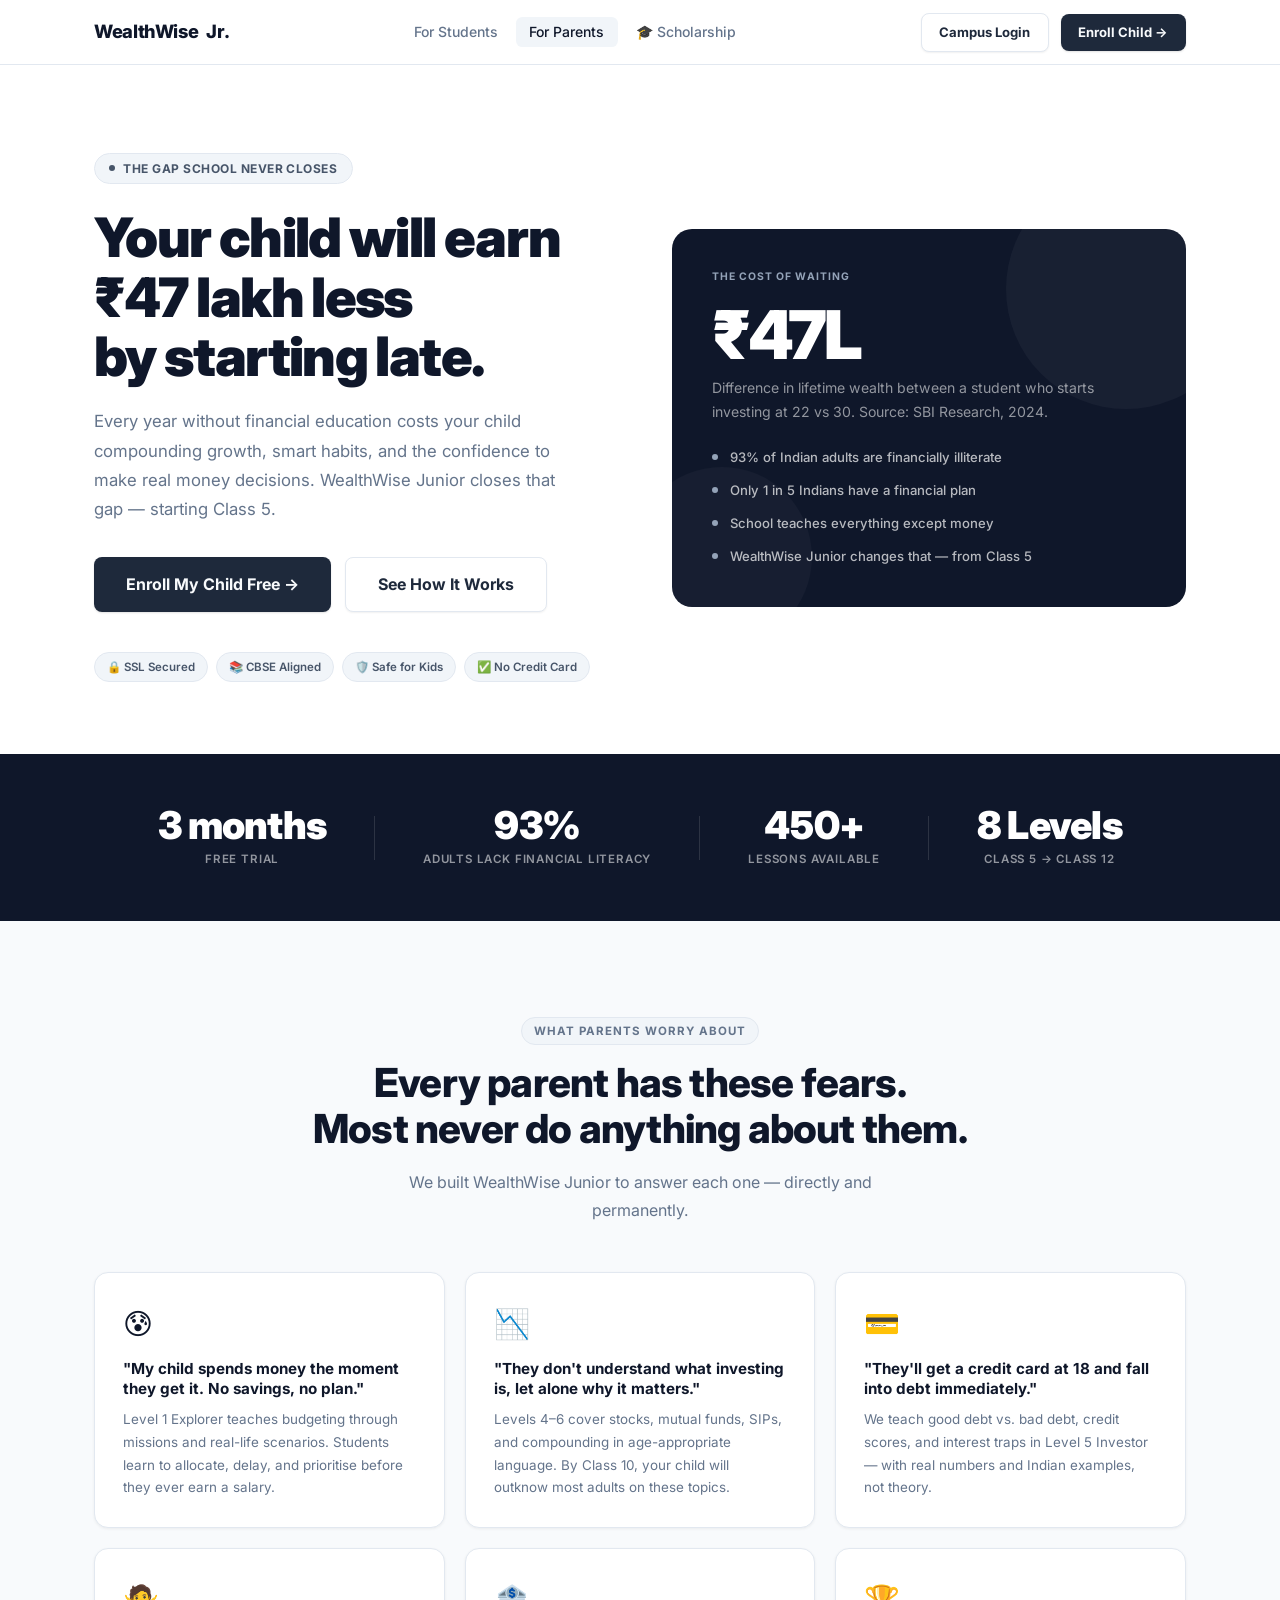
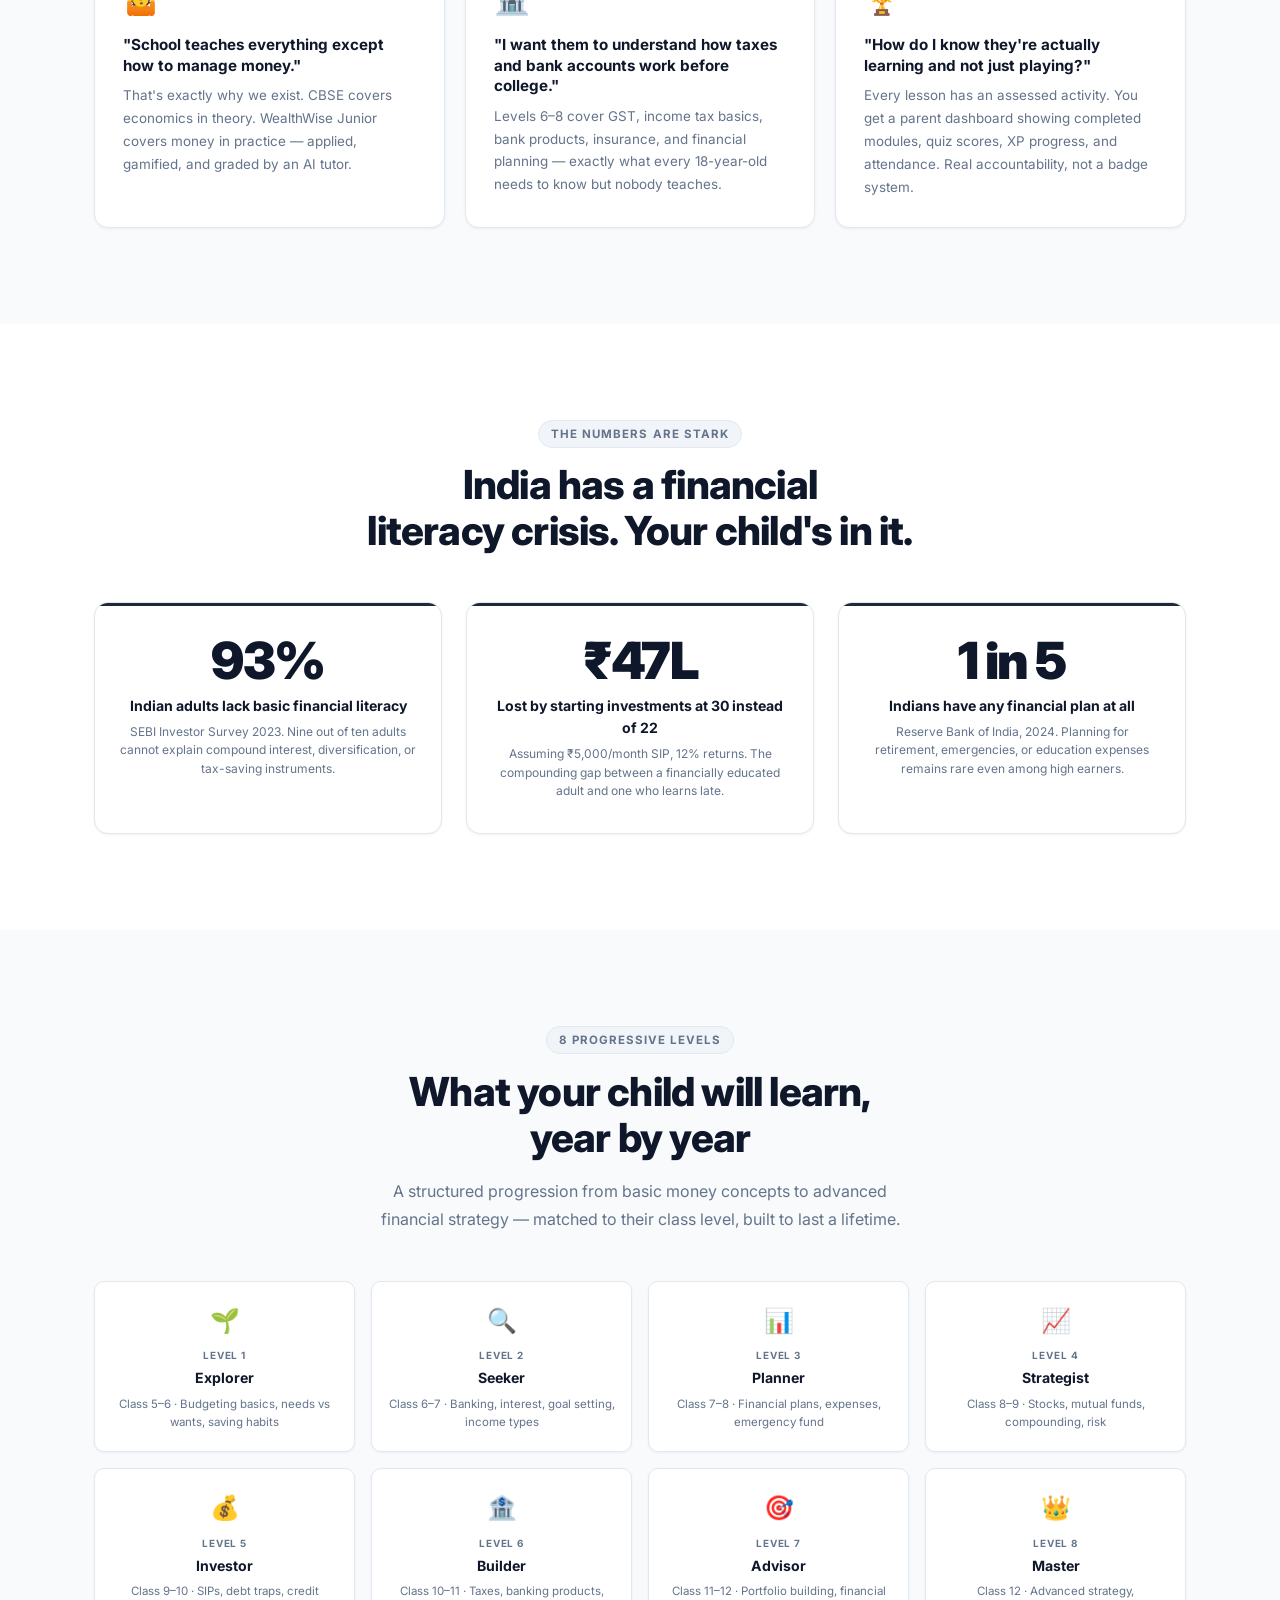
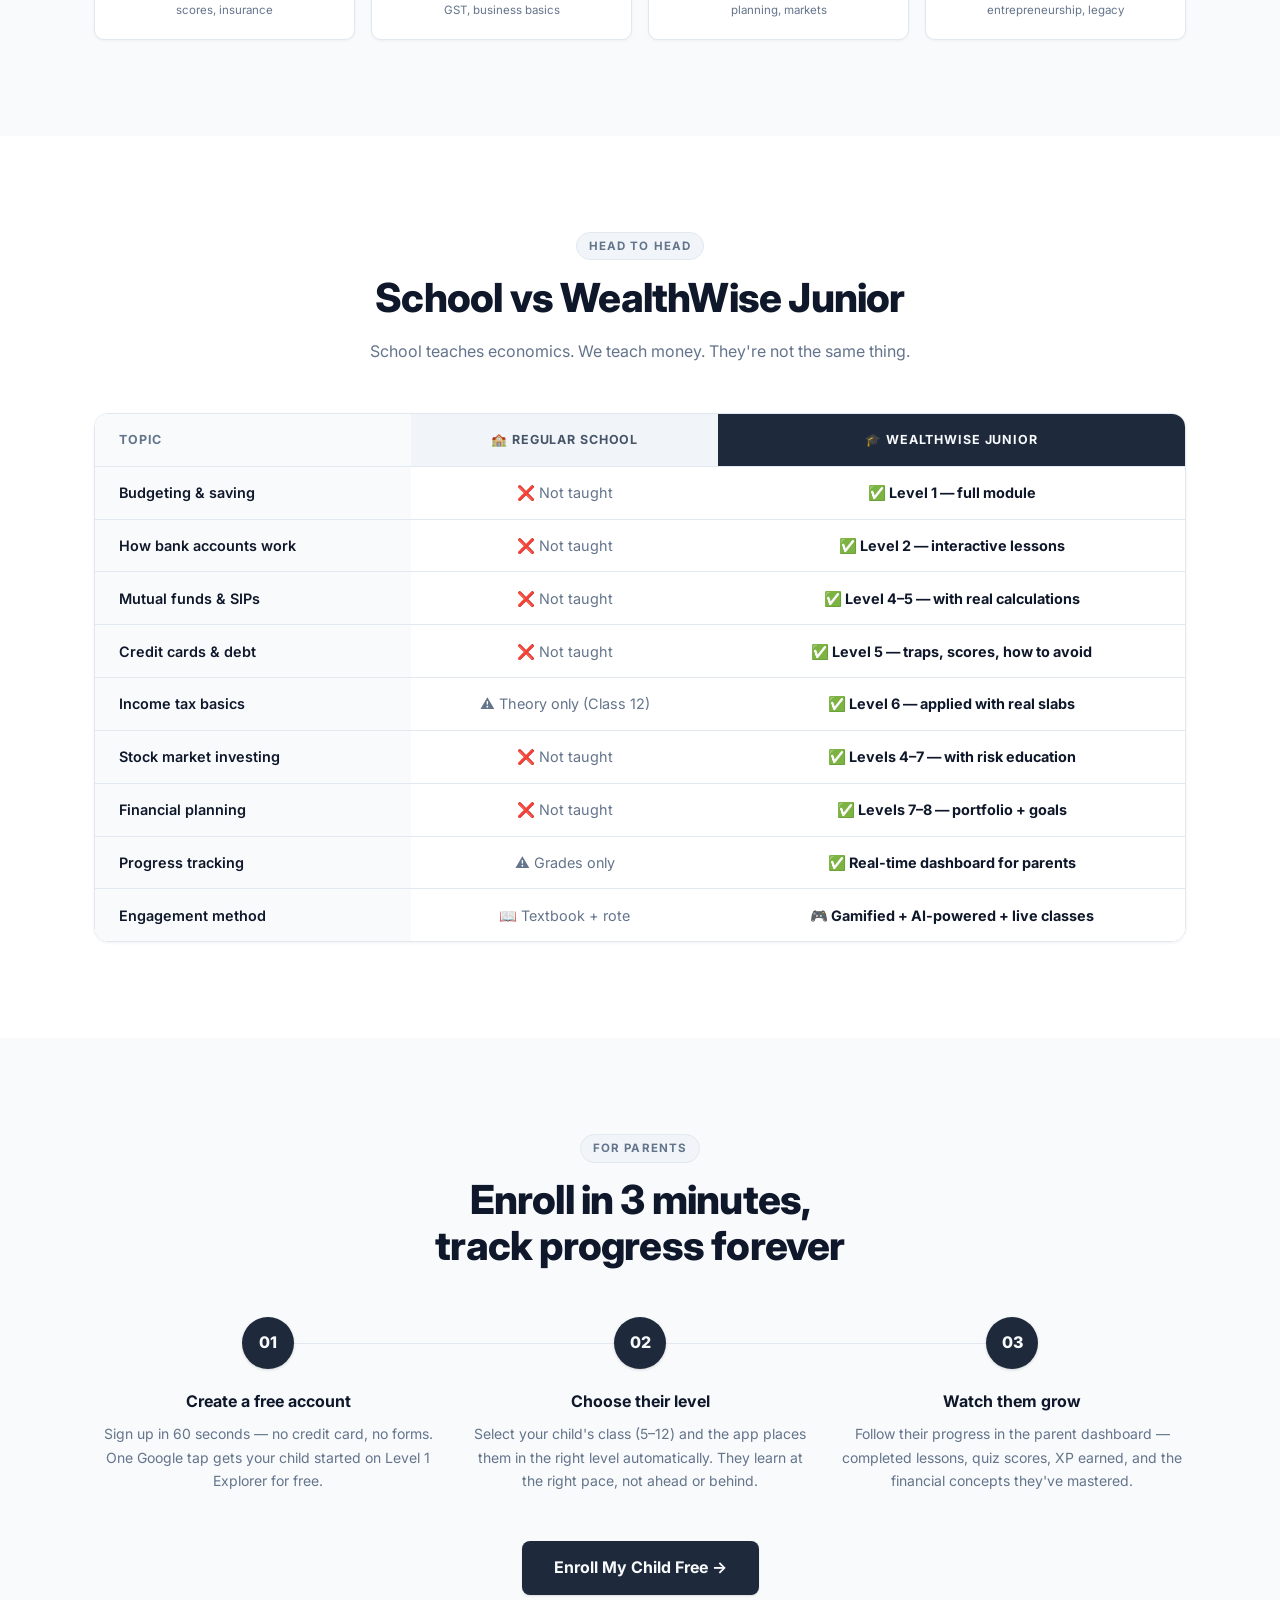
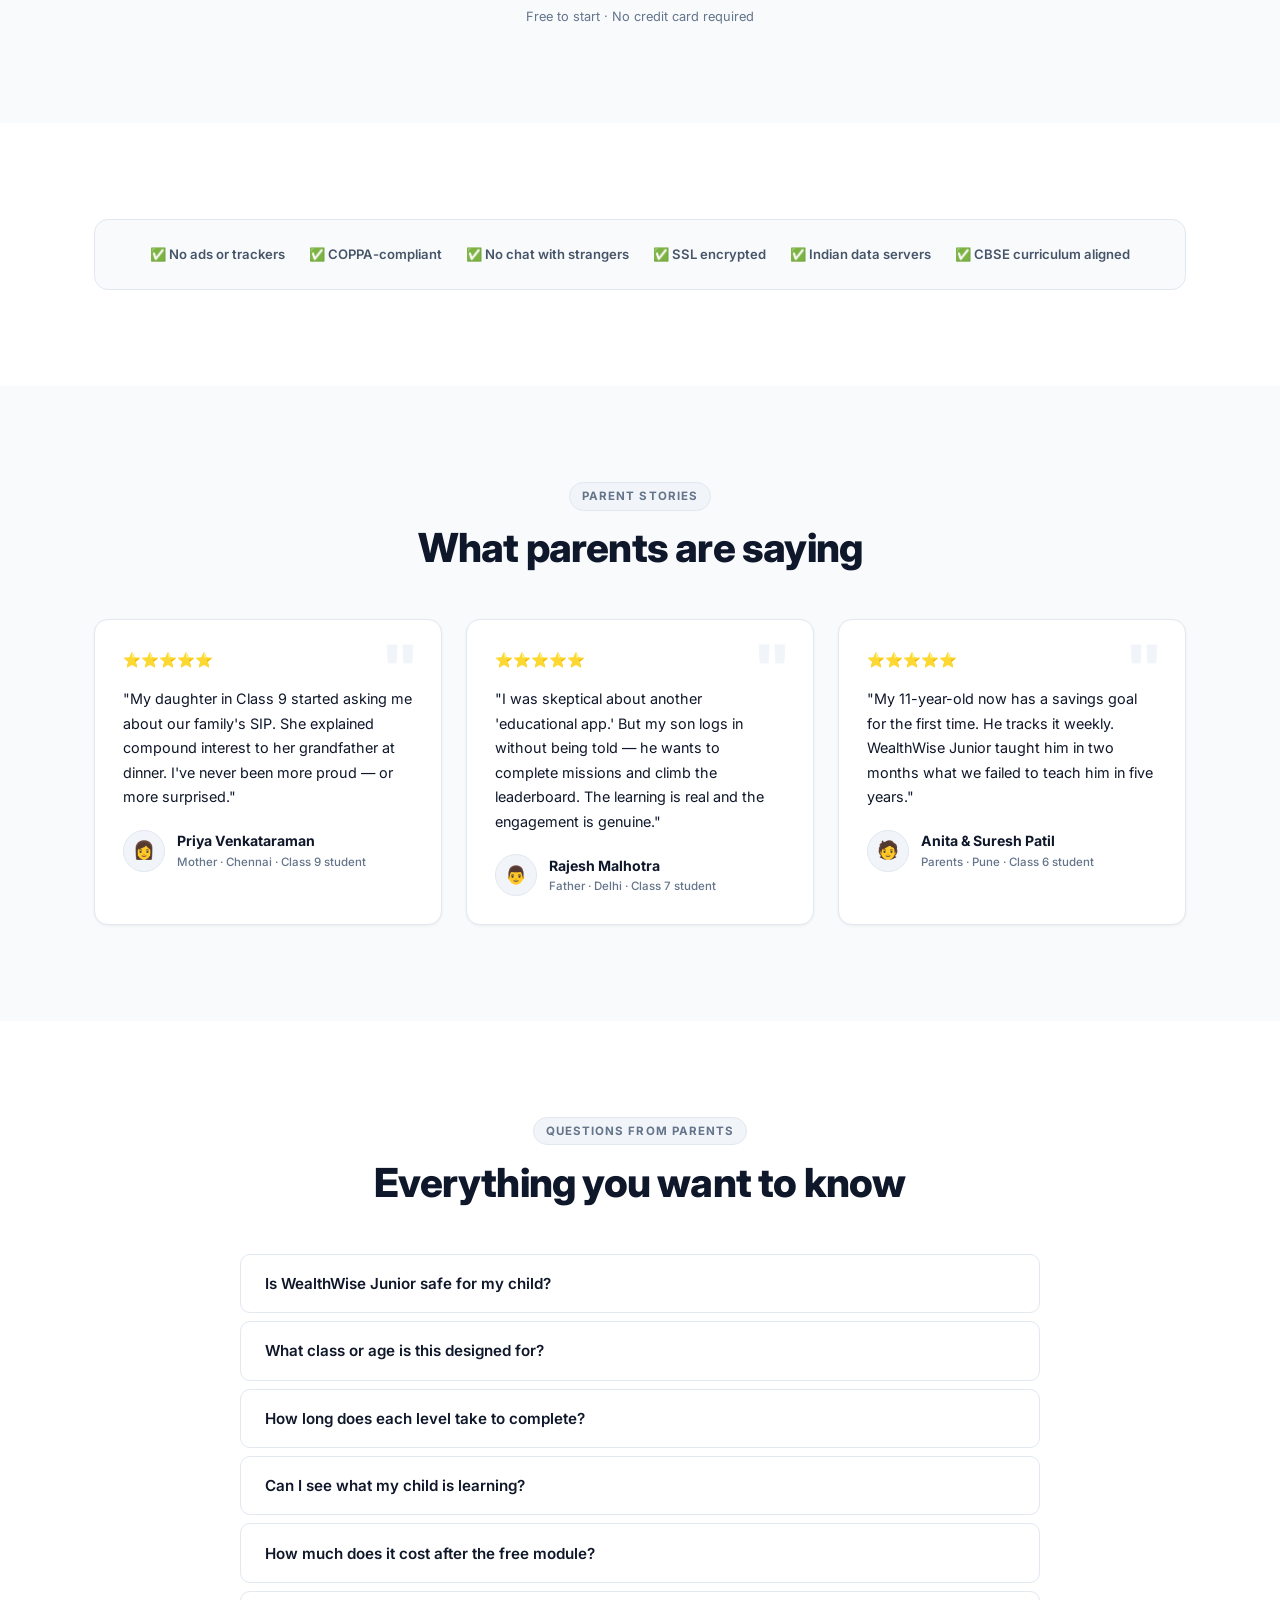
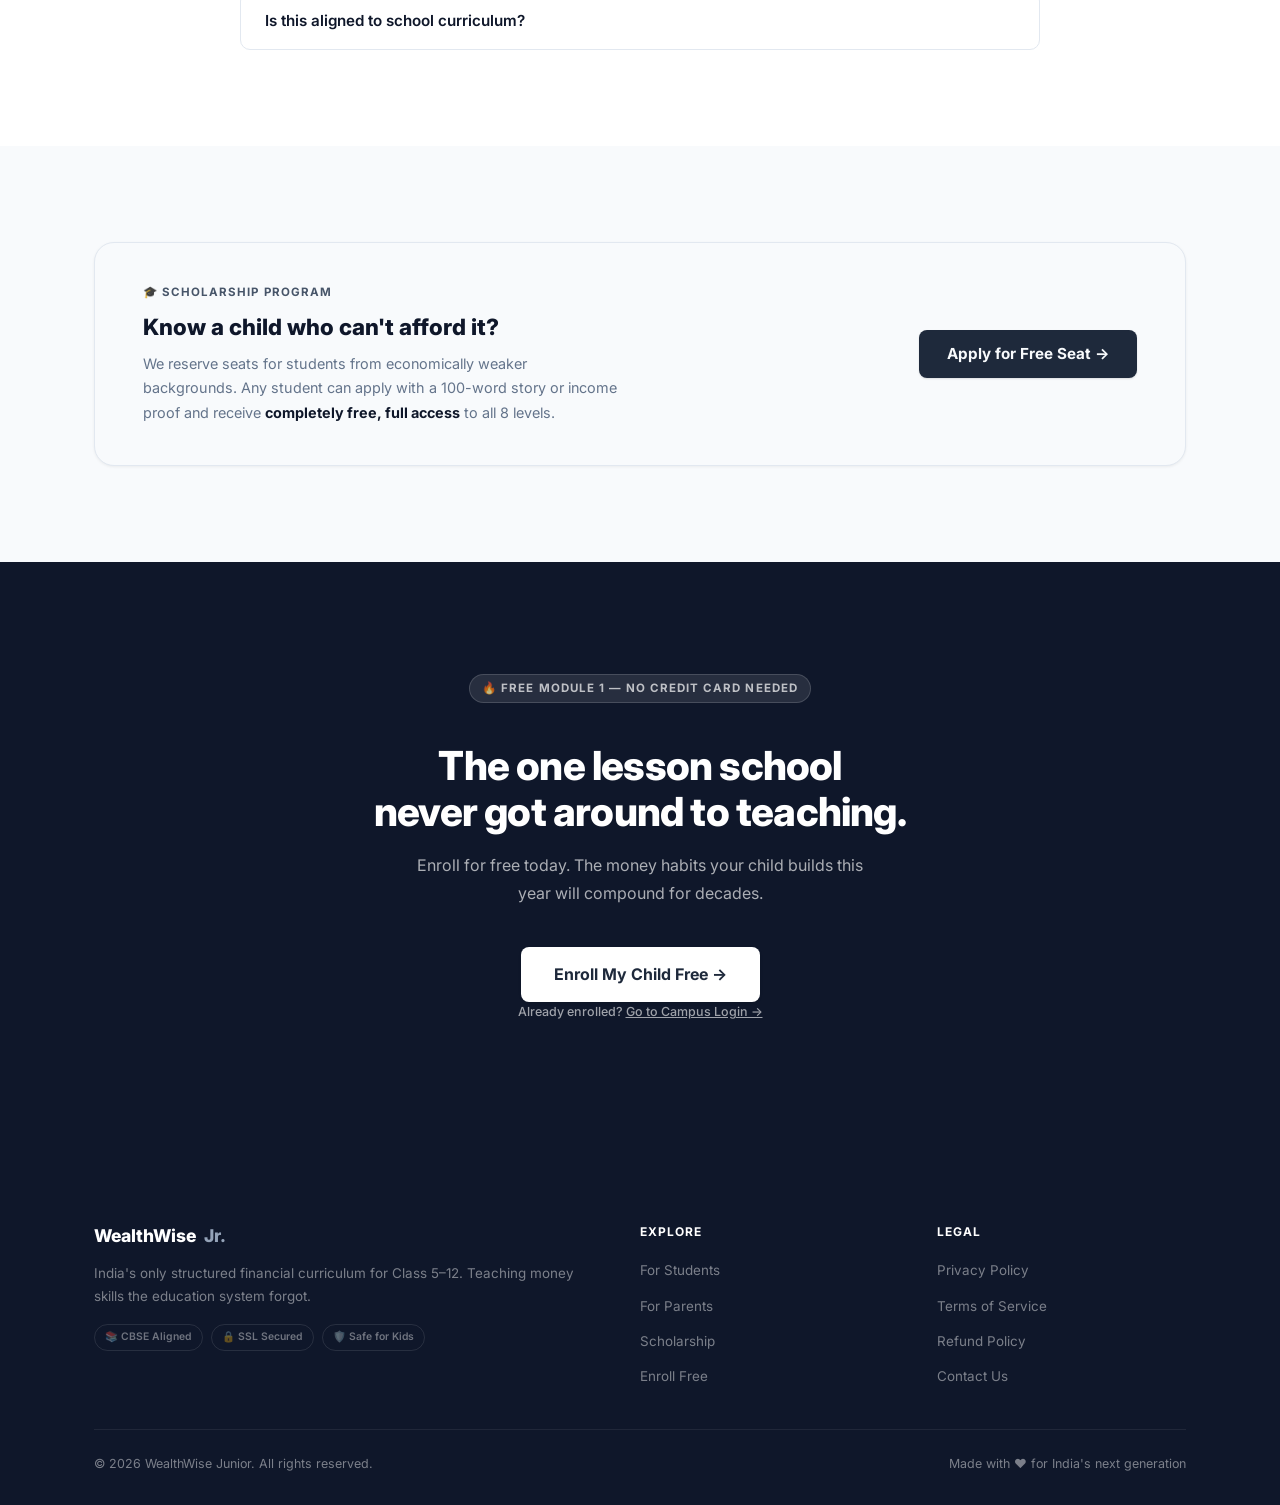
==== commit fb45cfaa: "content: remove inflated stats and placeholder reviews; current 3-month free trial offer - '12,000+ " ====
--- a/parents.html
+++ b/parents.html
@@ -98,8 +98,8 @@
   <div class="container">
     <div class="stats-inner">
       <div class="stat-item">
-        <span class="stat-val" data-target="12000" data-prefix="" data-suffix="+">0+</span>
-        <span class="stat-lbl">Students Enrolled</span>
+        <span class="stat-val">3 months</span>
+        <span class="stat-lbl">Free trial</span>
       </div>
       <div class="stat-div"></div>
       <div class="stat-item">
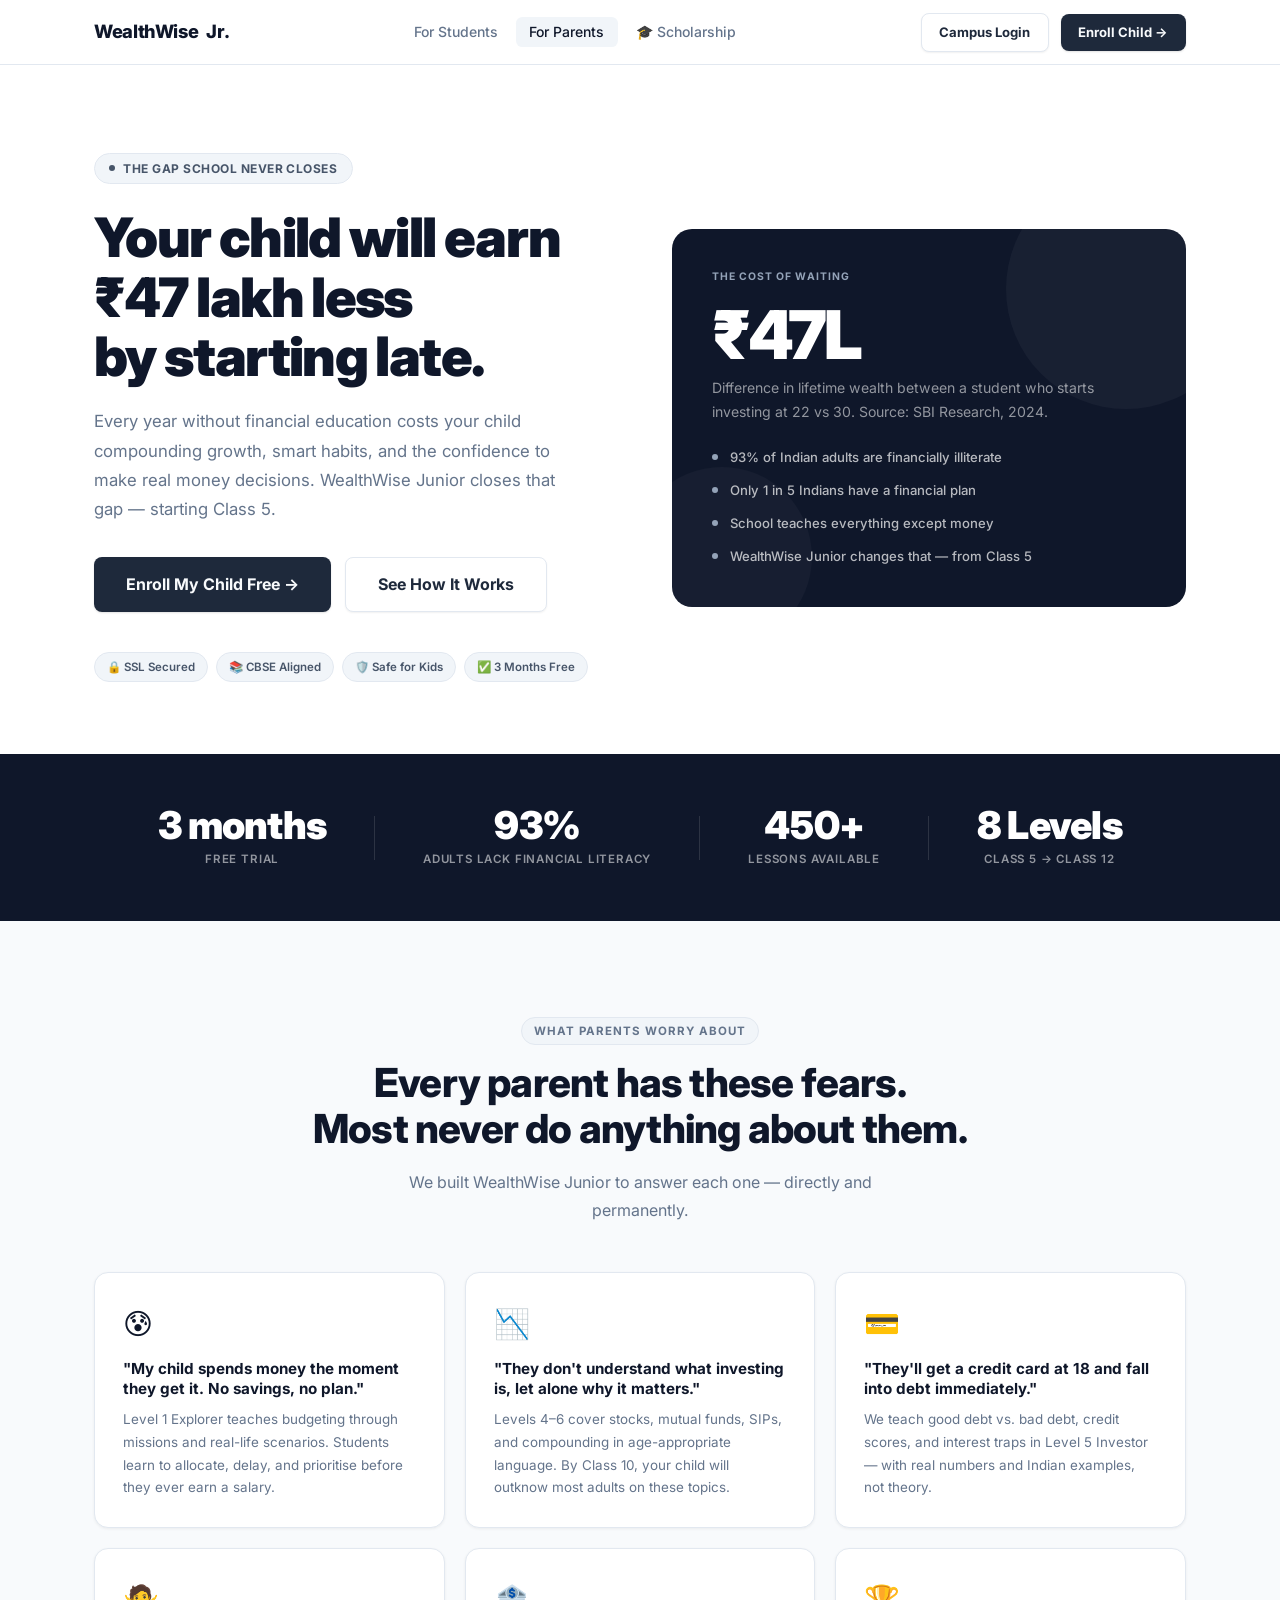
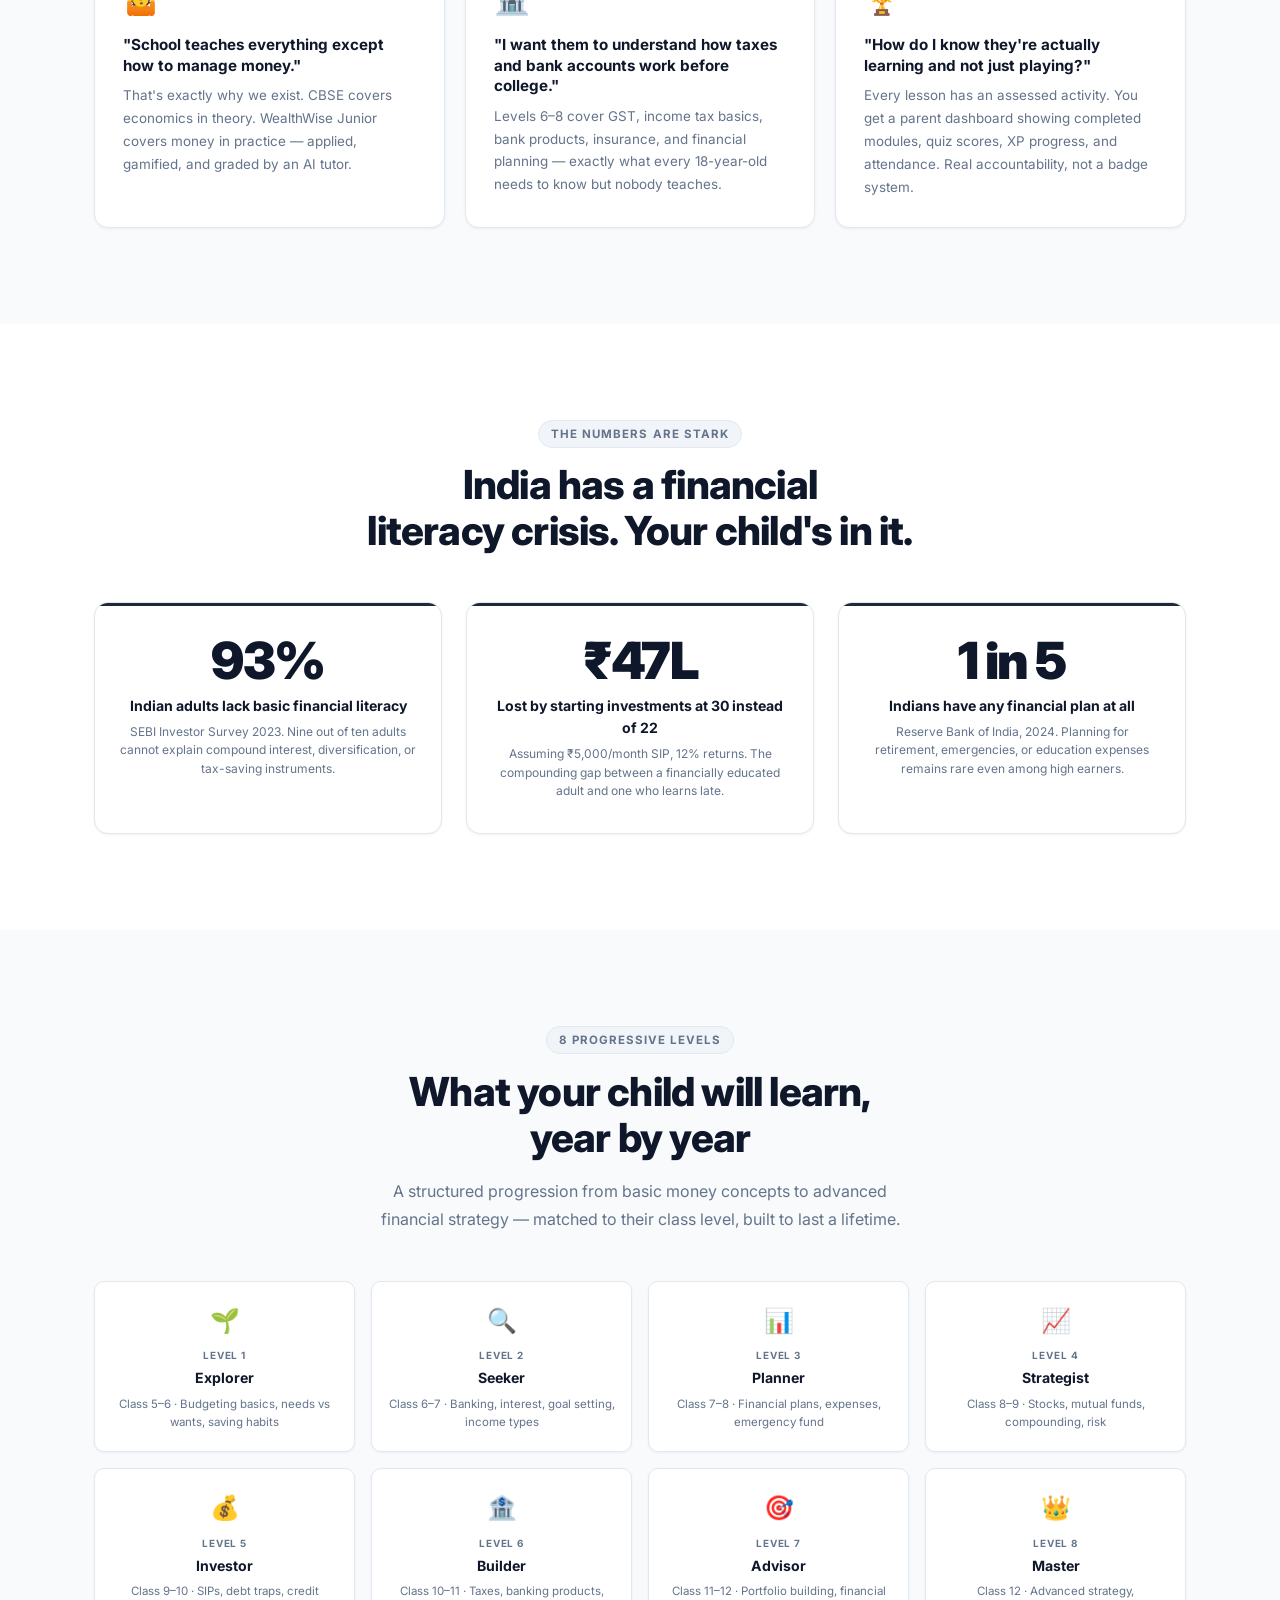
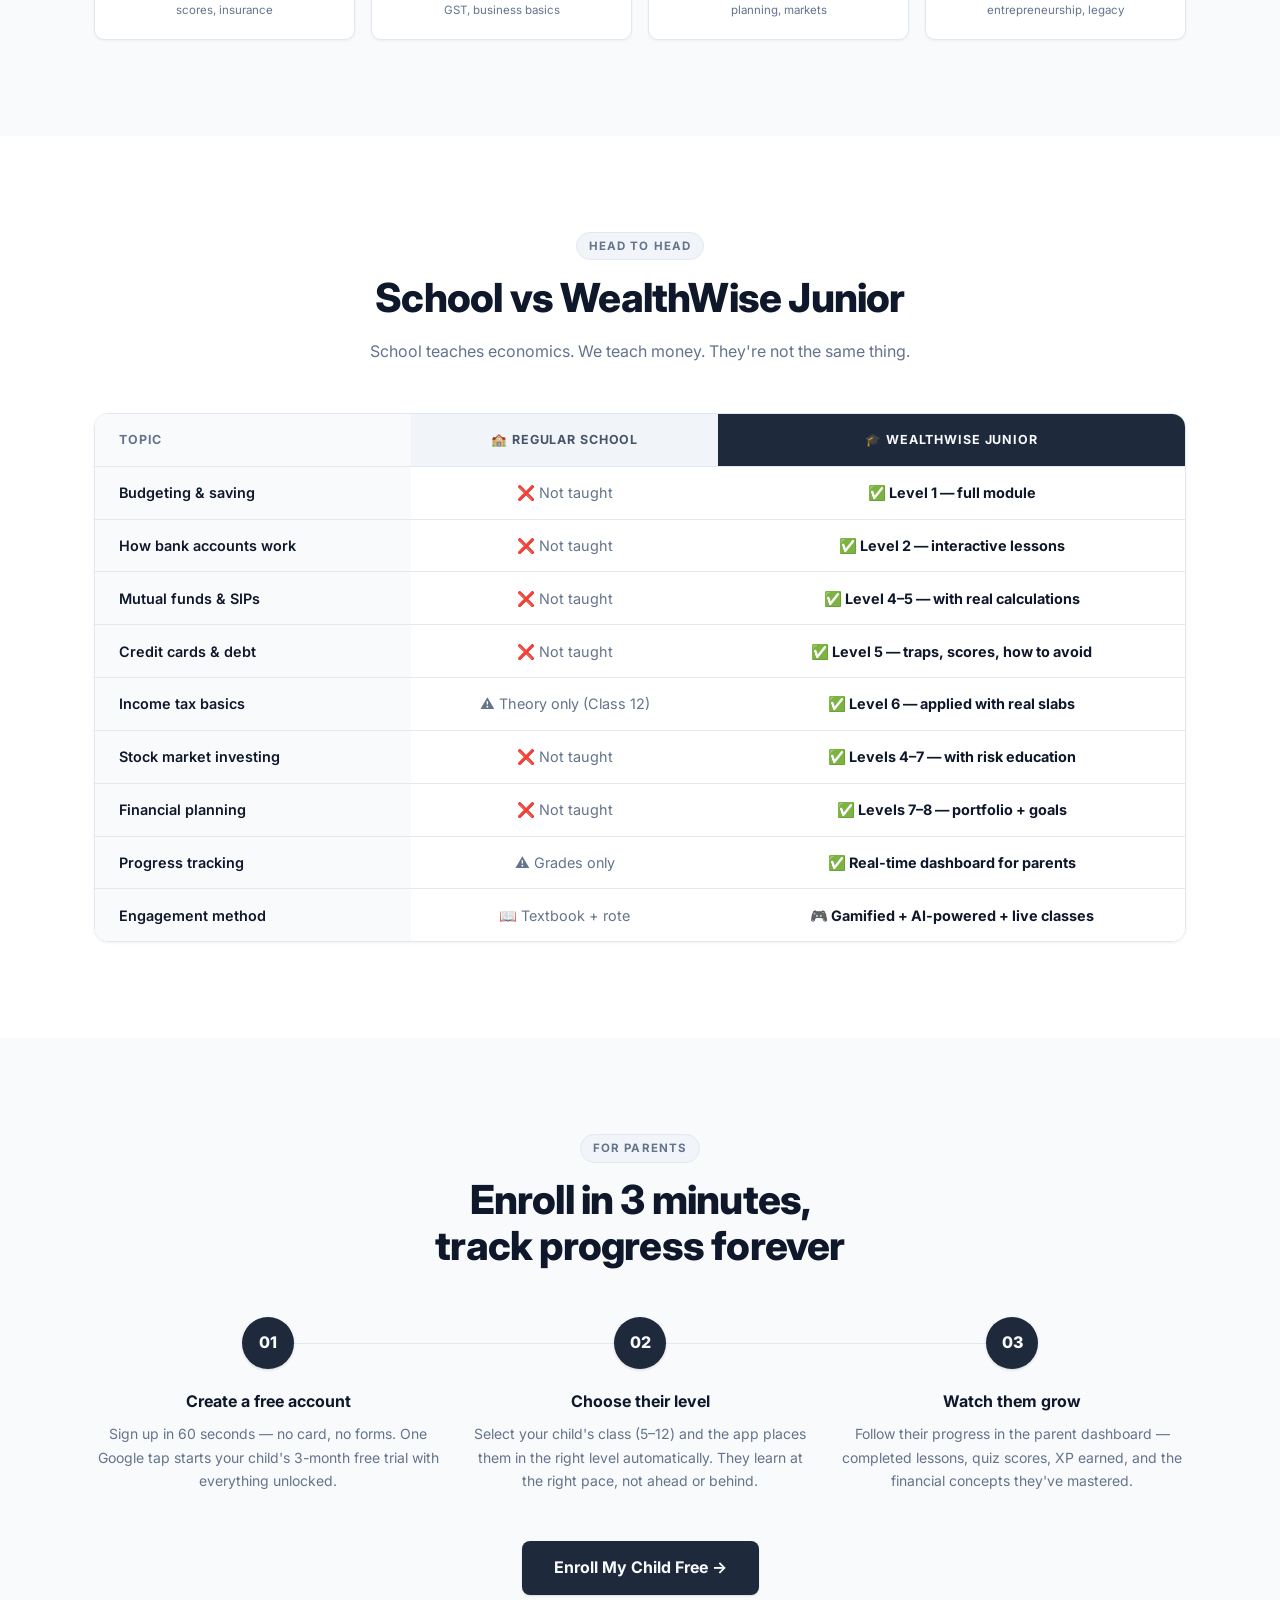
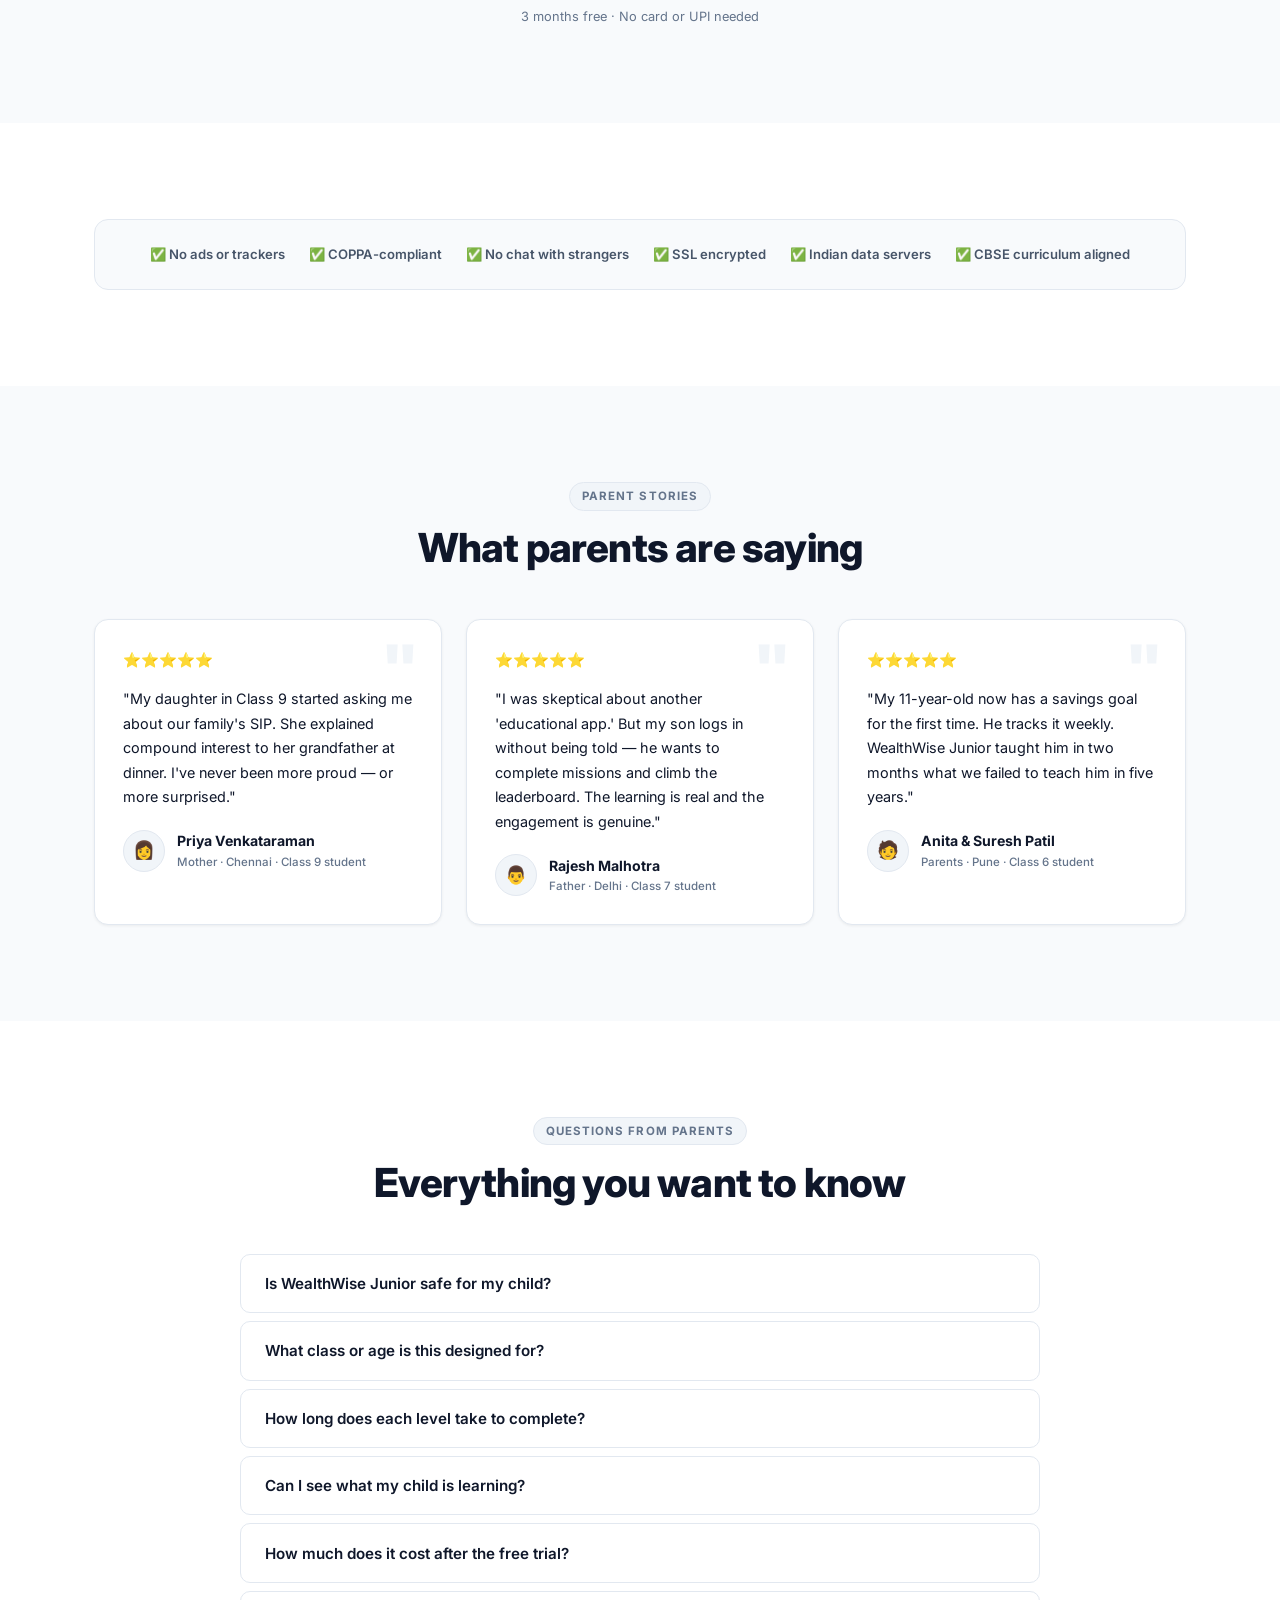
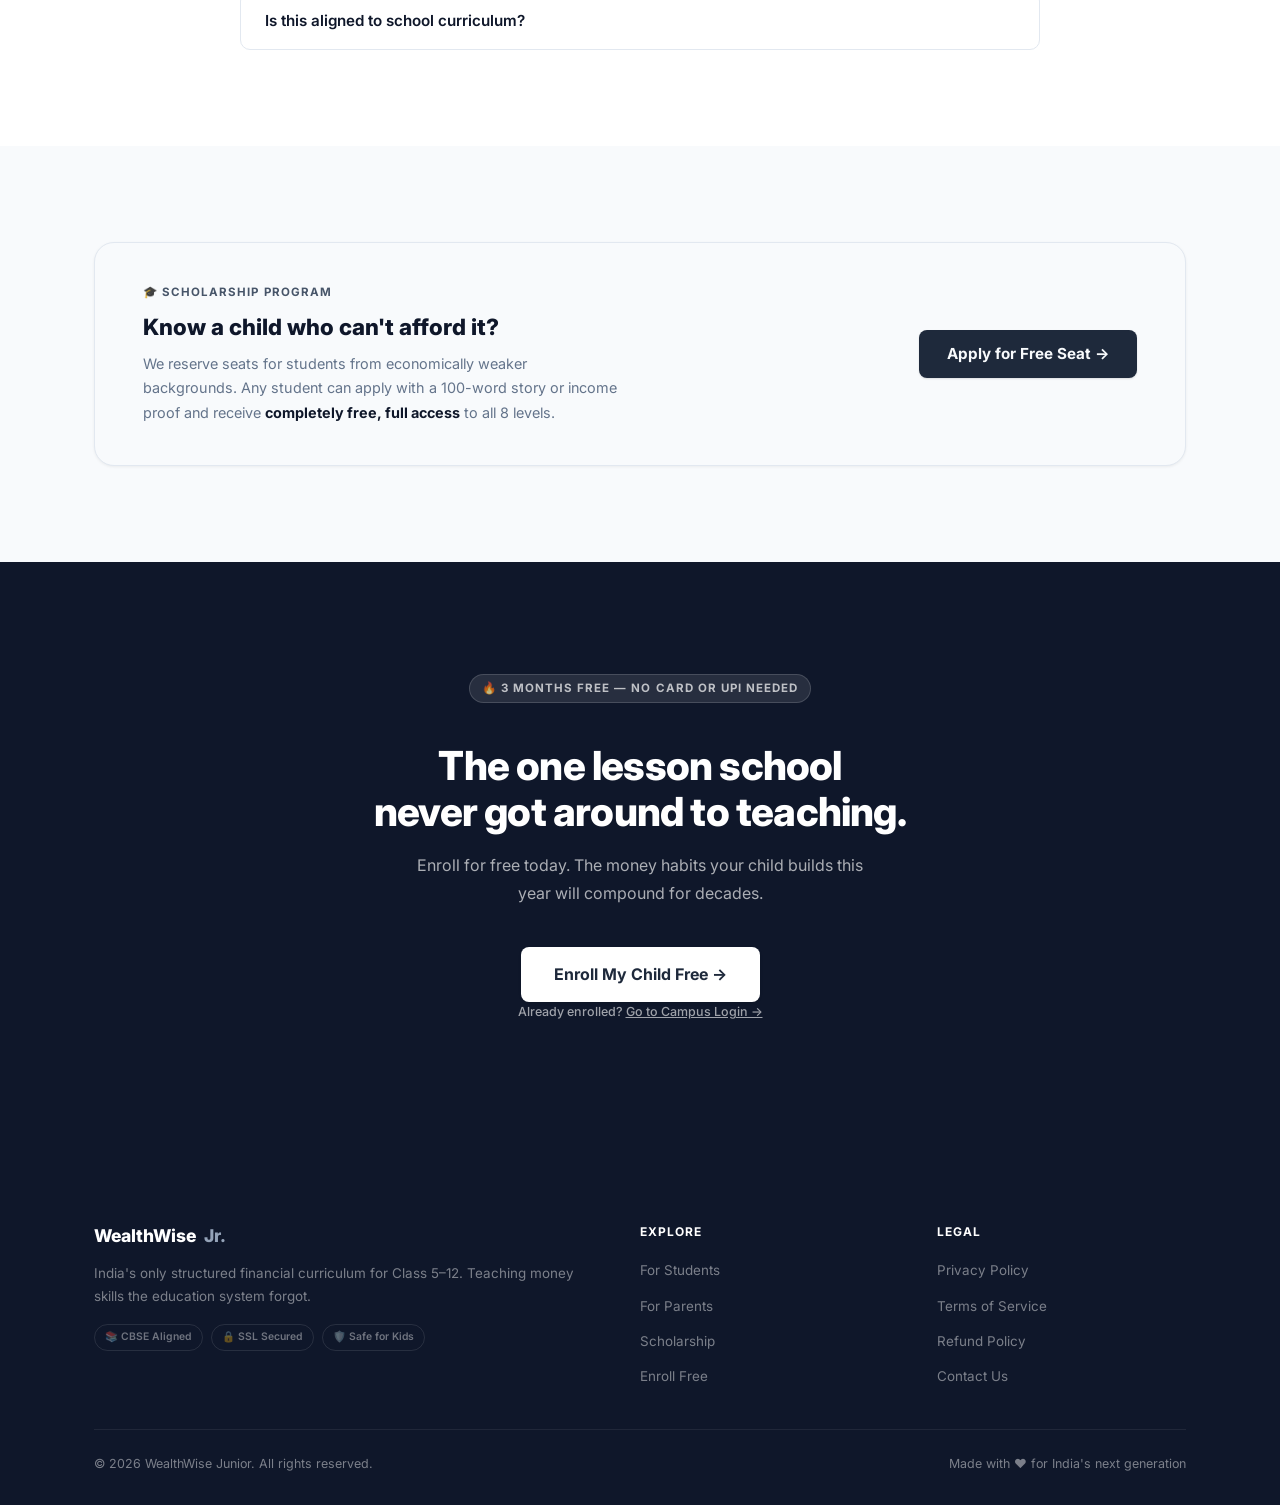
==== commit e6b85c73: "content: home + parents pages describe the current 3-month free trial Co-Authored-By: Claude Opus 5." ====
--- a/parents.html
+++ b/parents.html
@@ -75,7 +75,7 @@
           <span class="trust-badge">🔒 SSL Secured</span>
           <span class="trust-badge">📚 CBSE Aligned</span>
           <span class="trust-badge">🛡️ Safe for Kids</span>
-          <span class="trust-badge">✅ No Credit Card</span>
+          <span class="trust-badge">✅ 3 Months Free</span>
         </div>
       </div>
       <div class="money-visual fade-up delay-2">
@@ -344,7 +344,7 @@
       <div class="step">
         <div class="step-num">01</div>
         <h3 class="step-title">Create a free account</h3>
-        <p class="step-desc">Sign up in 60 seconds — no credit card, no forms. One Google tap gets your child started on Level 1 Explorer for free.</p>
+        <p class="step-desc">Sign up in 60 seconds — no card, no forms. One Google tap starts your child's 3-month free trial with everything unlocked.</p>
       </div>
       <div class="step">
         <div class="step-num">02</div>
@@ -359,7 +359,7 @@
     </div>
     <div class="text-center" style="margin-top:3rem;">
       <a href="https://www.wwjcampus.in.net/onboarding" target="_blank" class="btn btn-primary btn-lg observe">Enroll My Child Free →</a>
-      <p style="margin-top:.75rem; font-size:.8rem; color:var(--muted);">Free to start · No credit card required</p>
+      <p style="margin-top:.75rem; font-size:.8rem; color:var(--muted);">3 months free · No card or UPI needed</p>
     </div>
   </div>
 </section>
@@ -457,8 +457,8 @@
       </div>
 
       <div class="faq-item observe">
-        <button class="faq-q">How much does it cost after the free module?</button>
-        <div class="faq-a"><div class="faq-a-inner">Level 1 Explorer is completely free — no credit card required. From Level 2 onwards, there is an affordable monthly subscription. We also offer scholarship seats for students from economically weaker backgrounds — any student can apply with a short story or income proof for fully free access to all 8 levels.</div></div>
+        <button class="faq-q">How much does it cost after the free trial?</button>
+        <div class="faq-a"><div class="faq-a-inner">Every student gets a 3-month free trial with everything unlocked — no card or UPI needed, and you are never charged automatically. After that, Premium is ₹39/month or ₹468/year, or your child can stay on the free plan. We also offer scholarship seats for students from economically weaker backgrounds — any student can apply with a short story or income proof for fully free access to all 8 levels.</div></div>
       </div>
 
       <div class="faq-item observe">
@@ -491,7 +491,7 @@
 <!-- ── FINAL CTA ── -->
 <section class="cta-section">
   <div class="container">
-    <p class="section-tag">🔥 Free Module 1 — No Credit Card Needed</p>
+    <p class="section-tag">🔥 3 Months Free — No Card or UPI Needed</p>
     <h2 class="section-h2" style="color:#fff; margin-bottom:1rem;">
       The one lesson school<br>never got around to teaching.
     </h2>
